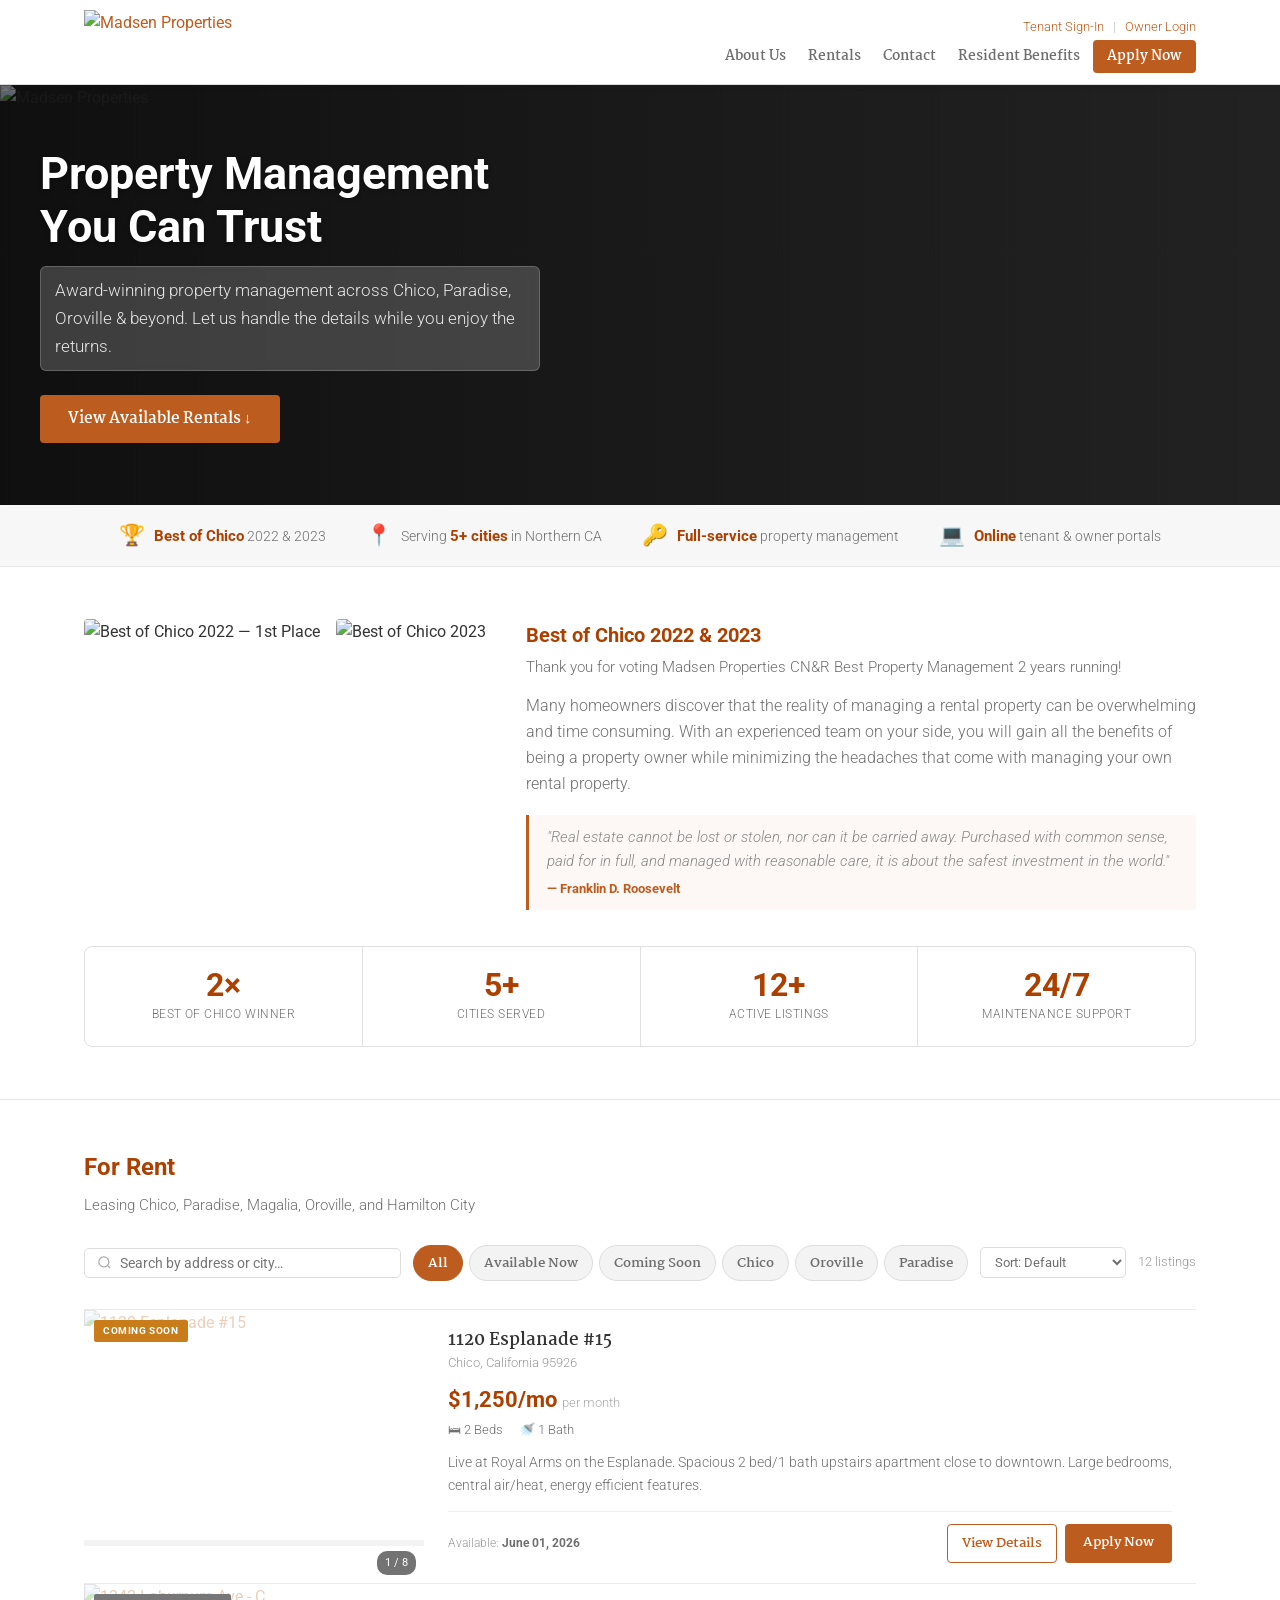
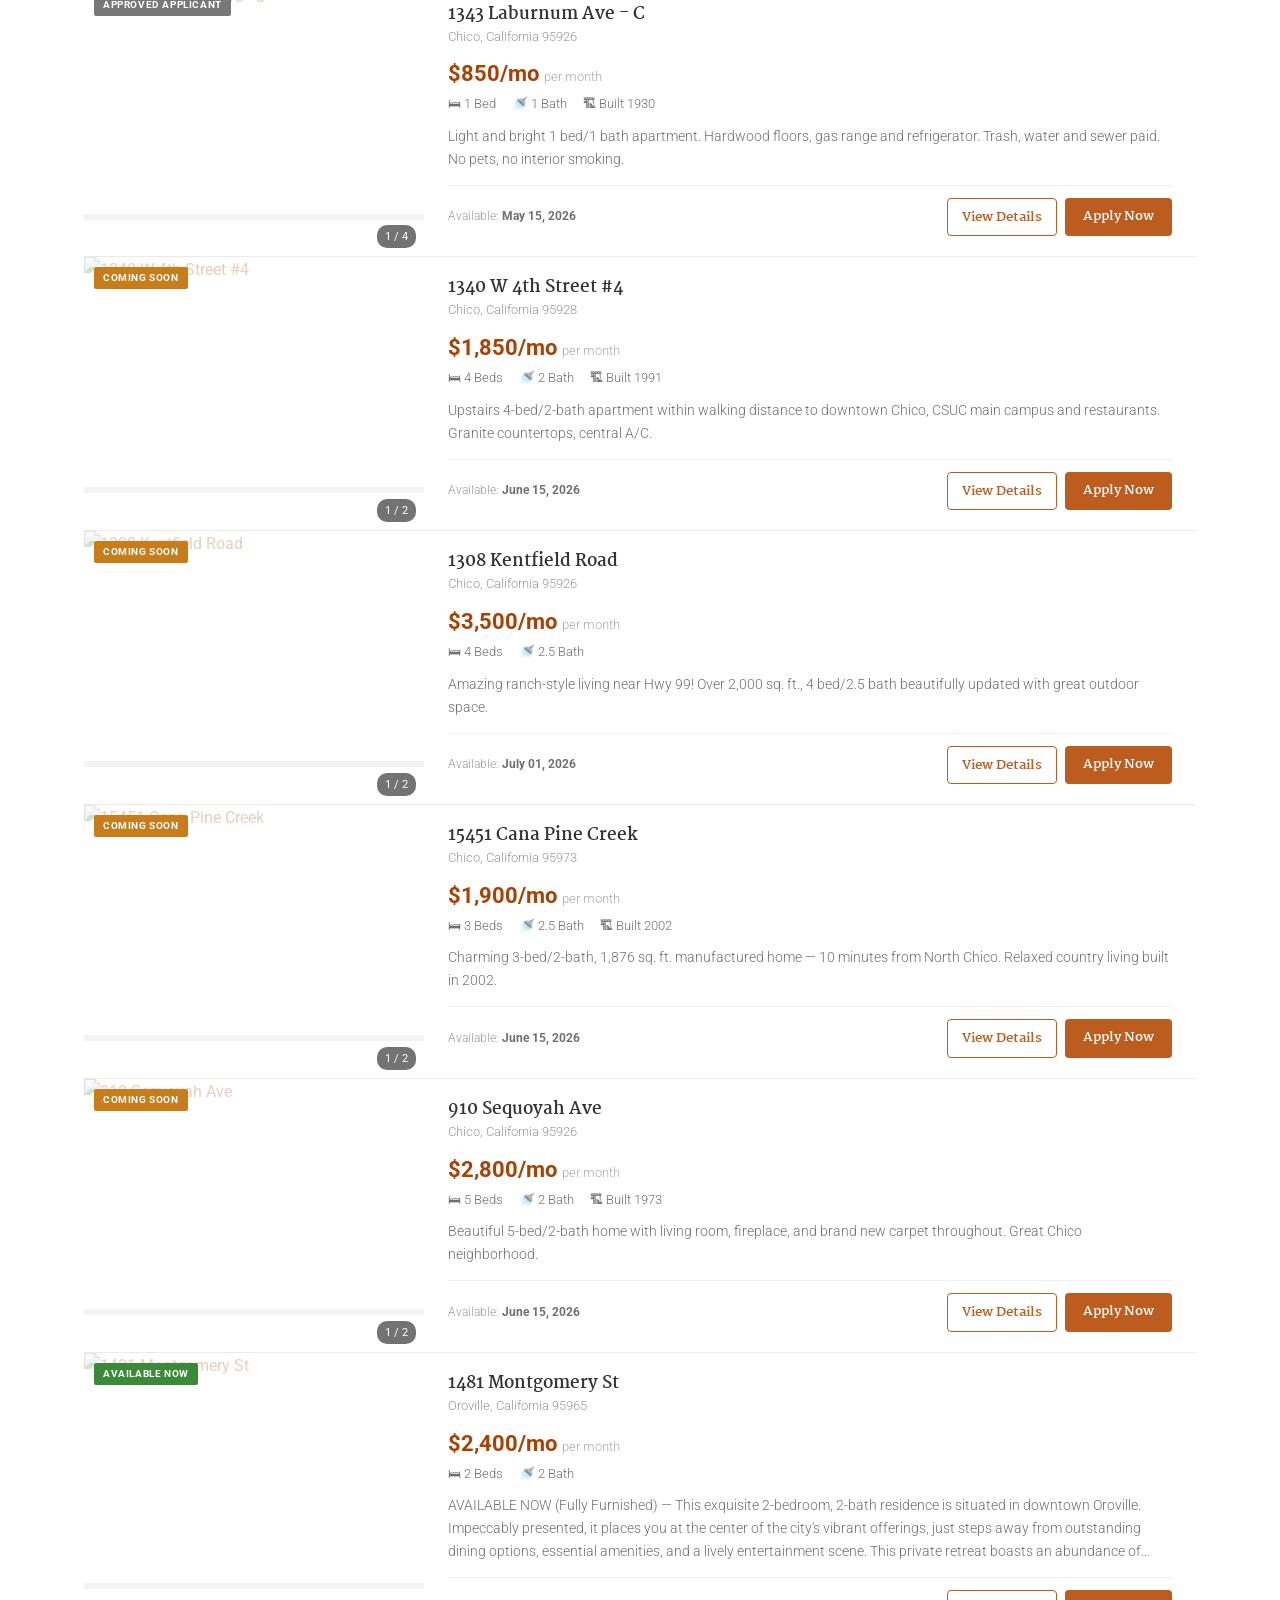
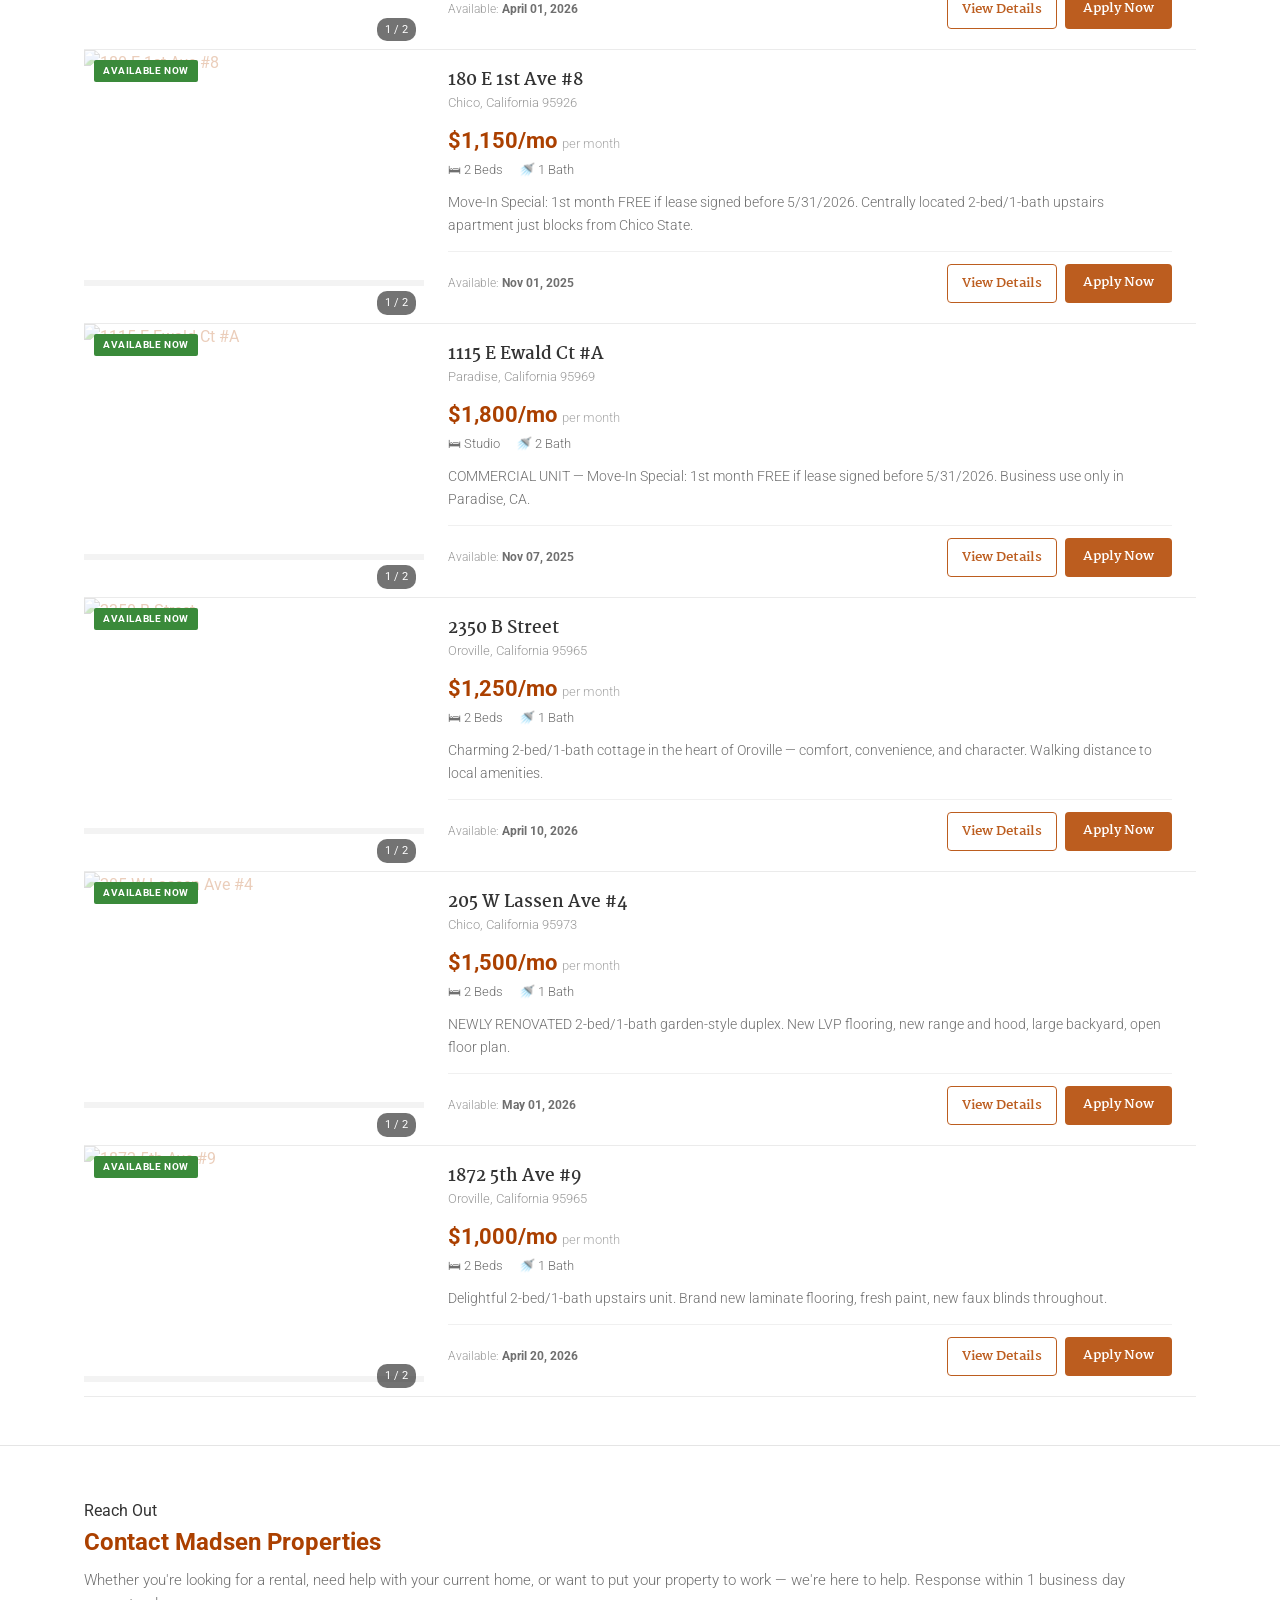
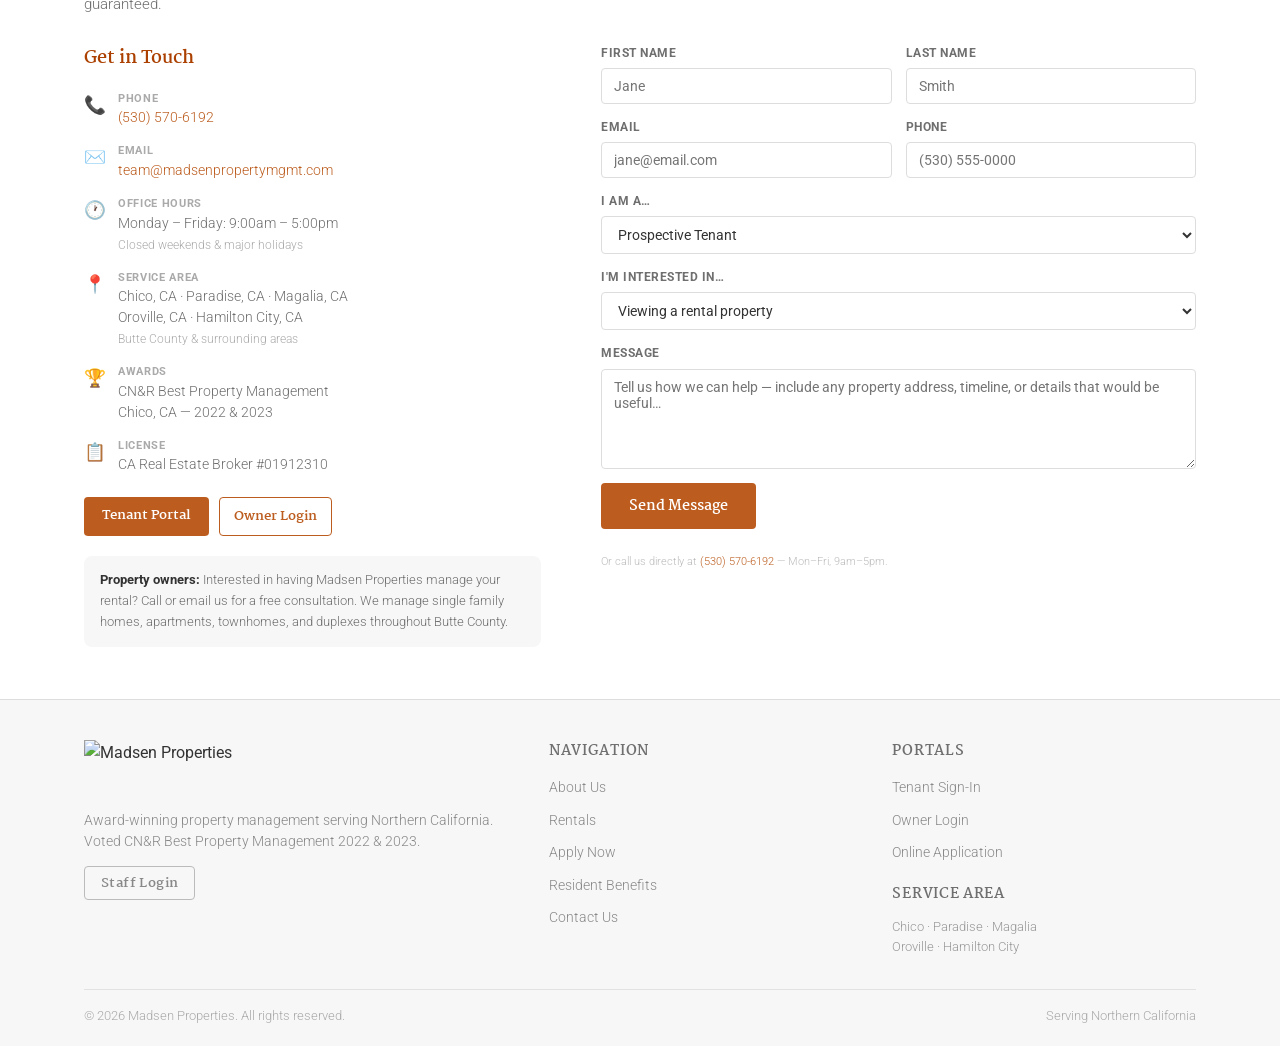
==== index.html @ 4231d974 "SEO: keywords + schema" ====
<!DOCTYPE html>
<html lang="en">
<head>
  <meta charset="UTF-8" />
  <meta name="viewport" content="width=device-width, initial-scale=1.0" />
  <title>Chico Property Management | Madsen Properties — Best of Chico 2022 & 2023</title>
  <meta name="description" content="Award-winning property management in Chico, Paradise, Oroville, Magalia & Hamilton City, CA. Rentals, tenant services & owner management. Voted Best of Chico 2022 & 2023. Call (530) 570-6192." />
  <meta name="keywords" content="property management Chico CA, property manager Chico, Butte County property management, rental property management Chico, landlord services Chico CA, property management company near me, apartments for rent Chico CA, houses for rent Chico, rentals Chico CA, Oroville rentals, Paradise CA apartments, Magalia rentals, Hamilton City rentals, cheap apartments Chico, 2 bedroom apartments Chico, pet friendly rentals Chico, furnished rentals Oroville, Madsen Properties" />
  <link rel="canonical" href="https://madsenpropertymgmt.com/" />
  <!-- Open Graph -->
  <meta property="og:type" content="website" />
  <meta property="og:title" content="Chico Property Management | Madsen Properties" />
  <meta property="og:description" content="Award-winning property management in Chico, Paradise, Oroville & beyond. Voted Best of Chico 2022 & 2023." />
  <meta property="og:url" content="https://madsenpropertymgmt.com/" />
  <meta property="og:image" content="https://madsenpropertymgmt.com/public/uploads/Madsen-properties-chico-slider-2.png" />
  <meta property="og:site_name" content="Madsen Properties" />
  <!-- Twitter Card -->
  <meta name="twitter:card" content="summary_large_image" />
  <meta name="twitter:title" content="Chico Property Management | Madsen Properties" />
  <meta name="twitter:description" content="Award-winning property management in Chico, Paradise, Oroville & beyond. Voted Best of Chico 2022 & 2023." />
  <meta name="twitter:image" content="https://madsenpropertymgmt.com/public/uploads/Madsen-properties-chico-slider-2.png" />
  <!-- Local Business Schema -->
  <script type="application/ld+json">
  {
    "@context": "https://schema.org",
    "@type": "RealEstateAgent",
    "name": "Madsen Properties",
    "description": "Award-winning property management company serving Chico, Paradise, Oroville, Magalia, and Hamilton City, CA. Full-service rental management including tenant screening, maintenance, rent collection, and lease management. Voted CN&R Best Property Management 2022 & 2023.",
    "url": "https://madsenpropertymgmt.com",
    "telephone": "+15305706192",
    "email": "team@madsenpropertymgmt.com",
    "openingHours": "Mo-Fr 09:00-17:00",
    "address": {
      "@type": "PostalAddress",
      "addressLocality": "Chico",
      "addressRegion": "CA",
      "addressCountry": "US"
    },
    "geo": {
      "@type": "GeoCoordinates",
      "latitude": 39.7285,
      "longitude": -121.8375
    },
    "areaServed": [
      { "@type": "City", "name": "Chico", "sameAs": "https://en.wikipedia.org/wiki/Chico,_California" },
      { "@type": "City", "name": "Paradise", "sameAs": "https://en.wikipedia.org/wiki/Paradise,_California" },
      { "@type": "City", "name": "Oroville", "sameAs": "https://en.wikipedia.org/wiki/Oroville,_California" },
      { "@type": "City", "name": "Magalia" },
      { "@type": "City", "name": "Hamilton City" }
    ],
    "award": ["CN&R Best Property Management Chico 2022", "CN&R Best Property Management Chico 2023"],
    "hasCredential": "California Real Estate Broker License #01912310",
    "priceRange": "$$",
    "sameAs": [
      "https://www.facebook.com/MadsenProperties",
      "https://www.instagram.com/madsenproperties"
    ],
    "hasOfferCatalog": {
      "@type": "OfferCatalog",
      "name": "Property Management Services",
      "itemListElement": [
        { "@type": "Offer", "itemOffered": { "@type": "Service", "name": "Tenant Screening" } },
        { "@type": "Offer", "itemOffered": { "@type": "Service", "name": "Rent Collection" } },
        { "@type": "Offer", "itemOffered": { "@type": "Service", "name": "Property Maintenance" } },
        { "@type": "Offer", "itemOffered": { "@type": "Service", "name": "Lease Management" } },
        { "@type": "Offer", "itemOffered": { "@type": "Service", "name": "Property Marketing" } }
      ]
    }
  }
  </script>
  <script type="application/ld+json">
  {
    "@context": "https://schema.org",
    "@type": "FAQPage",
    "mainEntity": [
      {
        "@type": "Question",
        "name": "How do I apply for a rental property in Chico CA?",
        "acceptedAnswer": {
          "@type": "Answer",
          "text": "You can apply online through Madsen Properties at madsenpropertymgmt.com/apply. Applications are reviewed promptly and you'll hear back within 1 business day."
        }
      },
      {
        "@type": "Question",
        "name": "How much does property management cost in Chico CA?",
        "acceptedAnswer": {
          "@type": "Answer",
          "text": "Madsen Properties offers competitive property management rates in Chico, CA. Contact us at (530) 570-6192 for a free consultation and custom quote for your property."
        }
      },
      {
        "@type": "Question",
        "name": "What areas does Madsen Properties manage?",
        "acceptedAnswer": {
          "@type": "Answer",
          "text": "Madsen Properties manages rental properties in Chico, Paradise, Oroville, Magalia, and Hamilton City in Butte County, California."
        }
      },
      {
        "@type": "Question",
        "name": "Are there pet-friendly rentals available in Chico?",
        "acceptedAnswer": {
          "@type": "Answer",
          "text": "Some Madsen Properties listings are pet-friendly. Browse our current rentals at madsenpropertymgmt.com or call (530) 570-6192 to ask about pet-friendly availability."
        }
      }
    ]
  }
  </script>
  <link rel="preconnect" href="https://fonts.googleapis.com" />
  <link rel="preconnect" href="https://fonts.gstatic.com" crossorigin />
  <link href="https://fonts.googleapis.com/css2?family=Roboto:wght@100;300;400;700&family=Martel:wght@400;700&display=swap" rel="stylesheet" />
  <link rel="stylesheet" href="style.css" />
</head>
<body>

<!-- Skip link -->
<a href="#main" class="skip-link">Skip to main content</a>

<!-- Back to top -->
<button class="back-to-top" id="backToTop" onclick="window.scrollTo({top:0,behavior:'smooth'})" aria-label="Back to top">&#8679;</button>

<!-- Lightbox -->
<div class="lightbox" id="lightbox" role="dialog" aria-modal="true" aria-label="Image viewer">
  <button class="lb-close" onclick="closeLb()" aria-label="Close">&#10005;</button>
  <button class="lb-prev"  onclick="lbNav(-1)" aria-label="Previous image">&#8249;</button>
  <div class="lb-img-wrap">
    <img id="lbImg" src="" alt="Property photo" />
  </div>
  <button class="lb-next" onclick="lbNav(1)" aria-label="Next image">&#8250;</button>
  <div class="lb-address" id="lbAddress"></div>
  <div class="lb-counter" id="lbCounter"></div>
</div>

<!-- ═══ HEADER ═══ -->
<header role="banner">
  <div class="header-inner">
    <div class="logo">
      <a href="#" aria-label="Madsen Properties — home">
        <img src="https://madsenpropertymgmt.com/public/uploads/logo.png" alt="Madsen Properties" />
      </a>
    </div>
    <div class="header-right">
      <div class="portal-links">
        <a href="https://madsenpropertieschico.managebuilding.com/Resident/PublicPages/Home.aspx" target="_blank" rel="noopener">Tenant Sign-In</a>
        <span>|</span>
        <a href="https://madsenpropertieschico.managebuilding.com/Manager/PublicPages/Login.aspx" target="_blank" rel="noopener">Owner Login</a>
      </div>
      <nav aria-label="Main navigation">
        <button class="hamburger" id="hamburger" aria-expanded="false" aria-controls="navList" aria-label="Toggle menu">
          <span></span><span></span><span></span>
        </button>
        <ul class="nav-list" id="navList" role="list">
          <li><a href="about.html">About Us</a></li>
          <li><a href="#rentals">Rentals</a></li>
          <li><a href="#contact">Contact</a></li>
          <li><a href="resident-benefits.html">Resident Benefits</a></li>
          <li><a href="https://madsenpropertymgmt.com/apply/" target="_blank" rel="noopener" class="btn-apply-nav">Apply Now</a></li>
        </ul>
      </nav>
    </div>
  </div>
</header>

<!-- ═══ HERO ═══ -->
<section class="hero" aria-label="Hero banner">
  <div class="hero-slides" id="heroSlides">
    <div class="hero-slide active">
      <img src="https://madsenpropertymgmt.com/public/uploads/Madsen-properties-chico-slider-2.png" alt="Madsen Properties" />
    </div>
  </div>
  <div class="hero-overlay"></div>
  <div class="hero-content">
    <h1>Property Management<br>You Can Trust</h1>
    <p style="display:inline-block; background:rgba(200,200,200,0.25); backdrop-filter:blur(4px); -webkit-backdrop-filter:blur(4px); border:1px solid rgba(255,255,255,0.2); border-radius:6px; padding:10px 14px;">Award-winning property management across Chico, Paradise, Oroville &amp; beyond. Let us handle the details while you enjoy the returns.</p>
    <a href="#rentals" class="hero-cta">View Available Rentals &darr;</a>
  </div>
</section>

<!-- ═══ TRUST BAR ═══ -->
<div class="trust-bar">
  <div class="trust-bar-inner">
    <div class="trust-item"><span class="trust-icon">🏆</span><div><strong>Best of Chico</strong> 2022 &amp; 2023</div></div>
    <div class="trust-item"><span class="trust-icon">📍</span><div>Serving <strong>5+ cities</strong> in Northern CA</div></div>
    <div class="trust-item"><span class="trust-icon">🔑</span><div><strong>Full-service</strong> property management</div></div>
    <div class="trust-item"><span class="trust-icon">💻</span><div><strong>Online</strong> tenant &amp; owner portals</div></div>
  </div>
</div>

<!-- ═══ MAIN ═══ -->
<main id="main">

  <!-- ABOUT -->
  <section class="section" id="about" aria-labelledby="about-heading">
    <div class="container">
      <div class="about-grid">
        <div class="award-badges">
          <img src="https://madsenpropertymgmt.com/public/uploads/BOC_22_first_place.RGB_.jpg" alt="Best of Chico 2022 — 1st Place" />
          <img src="https://madsenpropertymgmt.com/public/uploads/BOC-2023-theme-logo.png" alt="Best of Chico 2023" />
        </div>
        <div class="about-text">
          <div class="headline" id="about-heading">Best of Chico 2022 &amp; 2023</div>
          <div class="subline">Thank you for voting Madsen Properties CN&amp;R Best Property Management 2 years running!</div>
          <p>Many homeowners discover that the reality of managing a rental property can be overwhelming and time consuming. With an experienced team on your side, you will gain all the benefits of being a property owner while minimizing the headaches that come with managing your own rental property.</p>
          <blockquote>
            "Real estate cannot be lost or stolen, nor can it be carried away. Purchased with common sense, paid for in full, and managed with reasonable care, it is about the safest investment in the world."
            <cite>— Franklin D. Roosevelt</cite>
          </blockquote>
        </div>
      </div>
      <div class="stats-row">
        <div class="stat"><div class="stat-num">2×</div><div class="stat-label">Best of Chico Winner</div></div>
        <div class="stat"><div class="stat-num">5+</div><div class="stat-label">Cities Served</div></div>
        <div class="stat"><div class="stat-num">12+</div><div class="stat-label">Active Listings</div></div>
        <div class="stat"><div class="stat-num">24/7</div><div class="stat-label">Maintenance Support</div></div>
      </div>
    </div>
  </section>

  <div class="divider"></div>

  <!-- RENTALS -->
  <section class="rentals-section" id="rentals" aria-labelledby="rentals-heading">
    <div class="container">
      <h2 class="section-title" id="rentals-heading">For Rent</h2>
      <p class="section-sub">Leasing Chico, Paradise, Magalia, Oroville, and Hamilton City</p>
      <div class="rentals-controls">
        <div class="search-box">
          <svg width="15" height="15" viewBox="0 0 24 24" fill="none" stroke="currentColor" stroke-width="2"><circle cx="11" cy="11" r="8"/><line x1="21" y1="21" x2="16.65" y2="16.65"/></svg>
          <input type="text" id="searchInput" placeholder="Search by address or city…" oninput="applyFilters()" aria-label="Search listings" />
        </div>
        <div class="filter-group" role="group" aria-label="Filter by">
          <button class="filter-btn active" onclick="setFilter('all',this)">All</button>
          <button class="filter-btn" onclick="setFilter('available',this)">Available Now</button>
          <button class="filter-btn" onclick="setFilter('soon',this)">Coming Soon</button>
          <button class="filter-btn" onclick="setFilter('chico',this)">Chico</button>
          <button class="filter-btn" onclick="setFilter('oroville',this)">Oroville</button>
          <button class="filter-btn" onclick="setFilter('paradise',this)">Paradise</button>
        </div>
        <select class="sort-select" id="sortSelect" onchange="applyFilters()" aria-label="Sort listings">
          <option value="default">Sort: Default</option>
          <option value="price-asc">Price: Low → High</option>
          <option value="price-desc">Price: High → Low</option>
          <option value="avail">Soonest Available</option>
        </select>
        <span class="results-count" id="resultsCount"></span>
      </div>
      <div id="listingsContainer" aria-live="polite" aria-label="Rental listings"></div>
    </div>
  </section>

  <div class="divider"></div>

  <!-- CONTACT -->
  <section class="section" id="contact" aria-labelledby="contact-heading">
    <div class="container">
      <div class="section-label">Reach Out</div>
      <h2 class="section-title" id="contact-heading">Contact Madsen Properties</h2>
      <p class="section-sub">Whether you're looking for a rental, need help with your current home, or want to put your property to work — we're here to help. Response within 1 business day guaranteed.</p>
      <div class="contact-grid">
        <div class="contact-info">
          <h3 style="font-family:'Martel',serif;font-size:1.1rem;color:#ab4000;margin-bottom:18px;">Get in Touch</h3>

          <div class="contact-item">
            <span class="contact-icon">📞</span>
            <div>
              <div class="contact-label">Phone</div>
              <div class="contact-val"><a href="tel:+15305706192">(530) 570-6192</a></div>
            </div>
          </div>

          <div class="contact-item">
            <span class="contact-icon">✉️</span>
            <div>
              <div class="contact-label">Email</div>
              <div class="contact-val"><a href="mailto:team@madsenpropertymgmt.com">team@madsenpropertymgmt.com</a></div>
            </div>
          </div>

          <div class="contact-item">
            <span class="contact-icon">🕐</span>
            <div>
              <div class="contact-label">Office Hours</div>
              <div class="contact-val">Monday – Friday: 9:00am – 5:00pm<br><span style="font-size:12px;color:#aaa;">Closed weekends &amp; major holidays</span></div>
            </div>
          </div>

          <div class="contact-item">
            <span class="contact-icon">📍</span>
            <div>
              <div class="contact-label">Service Area</div>
              <div class="contact-val">
                Chico, CA · Paradise, CA · Magalia, CA<br>
                Oroville, CA · Hamilton City, CA<br>
                <span style="font-size:12px;color:#aaa;">Butte County &amp; surrounding areas</span>
              </div>
            </div>
          </div>

          <div class="contact-item">
            <span class="contact-icon">🏆</span>
            <div>
              <div class="contact-label">Awards</div>
              <div class="contact-val">CN&amp;R Best Property Management<br>Chico, CA — 2022 &amp; 2023</div>
            </div>
          </div>

          <div class="contact-item">
            <span class="contact-icon">📋</span>
            <div>
              <div class="contact-label">License</div>
              <div class="contact-val">CA Real Estate Broker #01912310</div>
            </div>
          </div>

          <div style="margin-top:22px;display:flex;gap:10px;flex-wrap:wrap;">
            <a href="https://madsenpropertieschico.managebuilding.com/Resident/PublicPages/Home.aspx" target="_blank" rel="noopener" class="btn-apply">Tenant Portal</a>
            <a href="https://madsenpropertieschico.managebuilding.com/Manager/PublicPages/Login.aspx" target="_blank" rel="noopener" class="btn-outline">Owner Login</a>
          </div>

          <div style="margin-top:20px;padding:14px 16px;background:#f7f7f7;border-radius:8px;font-size:13px;color:#6f6f6f;font-weight:300;line-height:1.6;">
            <strong style="color:#333;">Property owners:</strong> Interested in having Madsen Properties manage your rental? Call or email us for a free consultation. We manage single family homes, apartments, townhomes, and duplexes throughout Butte County.
          </div>
        </div>

        <div>
          <form class="contact-form" id="contactForm" novalidate>
            <div class="form-row">
              <div class="form-group">
                <label for="fname">First Name</label>
                <input id="fname" type="text" placeholder="Jane" required autocomplete="given-name" />
              </div>
              <div class="form-group">
                <label for="lname">Last Name</label>
                <input id="lname" type="text" placeholder="Smith" required autocomplete="family-name" />
              </div>
            </div>
            <div class="form-row">
              <div class="form-group">
                <label for="email">Email</label>
                <input id="email" type="email" placeholder="jane@email.com" required autocomplete="email" />
              </div>
              <div class="form-group">
                <label for="phone">Phone</label>
                <input id="phone" type="tel" placeholder="(530) 555-0000" autocomplete="tel" />
              </div>
            </div>
            <div class="form-group">
              <label for="role">I am a…</label>
              <select id="role">
                <option>Prospective Tenant</option>
                <option>Current Tenant</option>
                <option>Property Owner — Interested in Management</option>
                <option>Current Property Owner</option>
                <option>Other</option>
              </select>
            </div>
            <div class="form-group">
              <label for="interest">I'm interested in…</label>
              <select id="interest">
                <option>Viewing a rental property</option>
                <option>Applying for a rental</option>
                <option>Property management services</option>
                <option>Current tenant question</option>
                <option>General inquiry</option>
              </select>
            </div>
            <div class="form-group">
              <label for="message">Message</label>
              <textarea id="message" placeholder="Tell us how we can help — include any property address, timeline, or details that would be useful…"></textarea>
            </div>
            <button type="submit" class="btn-submit">Send Message</button>
            <div class="form-success" id="formSuccess">✓ Thanks! We'll be in touch within 1 business day.</div>
            <p style="font-size:11px;color:#bbb;margin-top:10px;font-weight:300;">Or call us directly at <a href="tel:+15305706192" style="color:#bc5d1f;">(530) 570-6192</a> — Mon–Fri, 9am–5pm.</p>
          </form>
        </div>
      </div>
    </div>
  </section>

</main>

<!-- ═══ FOOTER ═══ -->
<footer role="contentinfo">
  <div class="container">
    <div class="footer-grid">
      <div class="footer-brand">
        <img src="https://madsenpropertymgmt.com/public/uploads/logo.png" alt="Madsen Properties" />
        <p>Award-winning property management serving Northern California. Voted CN&amp;R Best Property Management 2022 &amp; 2023.</p>
        <a href="admin-dashboard.html" style="display:inline-block;margin-top:14px;font-size:13px;color:#888;font-weight:700;border:1px solid #bbb;padding:6px 16px;border-radius:4px;text-decoration:none;transition:all .18s;font-family:'Martel',serif;letter-spacing:.03em;"
          onmouseover="this.style.color='#bc5d1f';this.style.borderColor='#bc5d1f';this.style.background='#fdf3ec'"
          onmouseout="this.style.color='#888';this.style.borderColor='#bbb';this.style.background='transparent'">
          Staff Login
        </a>
      </div>
      <div>
        <h4>Navigation</h4>
        <ul>
          <li><a href="#about">About Us</a></li>
          <li><a href="#rentals">Rentals</a></li>
          <li><a href="https://madsenpropertymgmt.com/apply/" target="_blank" rel="noopener">Apply Now</a></li>
          <li><a href="https://madsenpropertymgmt.com/resident-benefit-package/" target="_blank" rel="noopener">Resident Benefits</a></li>
          <li><a href="#contact">Contact Us</a></li>
        </ul>
      </div>
      <div>
        <h4>Portals</h4>
        <ul>
          <li><a href="https://madsenpropertieschico.managebuilding.com/Resident/PublicPages/Home.aspx" target="_blank" rel="noopener">Tenant Sign-In</a></li>
          <li><a href="https://madsenpropertieschico.managebuilding.com/Manager/PublicPages/Login.aspx" target="_blank" rel="noopener">Owner Login</a></li>
          <li><a href="https://madsenpropertymgmt.com/apply/" target="_blank" rel="noopener">Online Application</a></li>
        </ul>
        <h4 style="margin-top:18px;">Service Area</h4>
        <p style="font-size:13px;color:#999;font-weight:300;line-height:20px;">Chico · Paradise · Magalia<br>Oroville · Hamilton City</p>
      </div>
    </div>
    <div class="footer-bottom">
      <p>&copy; 2026 Madsen Properties. All rights reserved.</p>
      <p>Serving Northern California</p>
    </div>
  </div>
</footer>

<!-- Scripts: listings data first, then app logic -->
<script src="listings.js"></script>
<script src="app.js"></script>

</body>
</html>
---- style.css ----
/* =============================================================
   Madsen Properties — Main Stylesheet
   Colors:
     #bc5d1f  rust accent  (links, buttons, hover)
     #ab4000  dark rust    (headings, prices)
     #6f6f6f  gray         (nav, body text)
     #ccc     dividers
     #f7f7f7  light panels
   Fonts: Roboto (body) + Martel (nav, buttons)
   ============================================================= */

/* ── Reset ── */
*, *::before, *::after { box-sizing: border-box; margin: 0; padding: 0; }
html { scroll-behavior: smooth; font-size: 16px; }
body { font-family: 'Roboto', sans-serif; color: #333; background: #fff; line-height: 1.6; }
a { color: #bc5d1f; text-decoration: none; transition: color .18s; }
a:hover { color: #ab4000; }
img { display: block; max-width: 100%; }

/* ── Layout ── */
.container { max-width: 1160px; margin: 0 auto; padding: 0 24px; }
.section { padding: 52px 0; }
.section-title { font-family: 'Roboto', sans-serif; font-weight: 700; font-size: 1.5rem; color: #ab4000; margin-bottom: 6px; }
.section-sub { color: #6f6f6f; font-size: 15px; font-weight: 300; margin-bottom: 28px; }
.divider { height: 1px; background: #e5e5e5; }

/* ── Skip link (accessibility) ── */
.skip-link {
  position: absolute; top: -40px; left: 0; background: #ab4000; color: #fff;
  padding: 8px 16px; z-index: 9999; font-size: 14px; border-radius: 0 0 4px 0;
  transition: top .2s;
}
.skip-link:focus { top: 0; }

/* ── Header ── */
header {
  background: #fff;
  border-bottom: 1px solid #ddd;
  position: sticky; top: 0; z-index: 300;
  box-shadow: 0 1px 6px rgba(0,0,0,.06);
}
.header-inner {
  display: flex; align-items: center; justify-content: space-between;
  padding: 10px 24px; max-width: 1160px; margin: 0 auto; gap: 16px;
}
.logo img { height: 64px; width: auto; }
.header-right { display: flex; flex-direction: column; align-items: flex-end; gap: 4px; }
.portal-links { font-size: 13px; }
.portal-links a { color: #bc5d1f; font-weight: 300; }
.portal-links a:hover { color: #ab4000; text-decoration: underline; }
.portal-links span { color: #ccc; margin: 0 6px; }

/* Nav */
nav { position: relative; }
.nav-list { list-style: none; display: flex; gap: 4px; flex-wrap: wrap; justify-content: flex-end; }
.nav-list li a {
  color: #6f6f6f; font-family: 'Martel', serif; font-size: 13.5px; font-weight: 700;
  padding: 5px 9px; border-radius: 4px; transition: color .18s, background .18s; white-space: nowrap;
}
.nav-list li a:hover { color: #bc5d1f; background: #fdf3ec; }
.nav-list li a.btn-apply-nav { background: #bc5d1f; color: #fff !important; padding: 5px 14px; }
.nav-list li a.btn-apply-nav:hover { background: #ab4000; }

/* Hamburger */
.hamburger {
  display: none; flex-direction: column; gap: 5px;
  background: none; border: none; cursor: pointer; padding: 6px; border-radius: 4px;
}
.hamburger span { display: block; width: 22px; height: 2px; background: #6f6f6f; border-radius: 2px; transition: all .25s; }
.hamburger.open span:nth-child(1) { transform: rotate(45deg) translate(5px,5px); }
.hamburger.open span:nth-child(2) { opacity: 0; }
.hamburger.open span:nth-child(3) { transform: rotate(-45deg) translate(5px,-5px); }

/* ── Hero ── */
.hero { position: relative; overflow: hidden; background: #222; min-height: 420px; display: flex; align-items: center; }
.hero-slides { position: absolute; inset: 0; }
.hero-slide { position: absolute; inset: 0; }
.hero-slide img { width: 100%; height: 100%; object-fit: cover; }
.hero-overlay {
  position: absolute; inset: 0;
  background: linear-gradient(to right, rgba(0,0,0,.55) 0%, rgba(0,0,0,.2) 60%, transparent 100%);
}
.hero-content { position: relative; z-index: 2; padding: 60px 40px; max-width: 580px; }
.hero-content h1 {
  font-family: 'Roboto', sans-serif; font-size: clamp(1.8rem, 4vw, 2.8rem);
  font-weight: 700; color: #fff; line-height: 1.2; margin-bottom: 12px;
  text-shadow: 0 1px 4px rgba(0,0,0,.4);
}
.hero-content p { color: rgba(255,255,255,.88); font-size: 1.05rem; font-weight: 300; margin-bottom: 24px; line-height: 1.65; }
.hero-cta {
  display: inline-block; background: #bc5d1f; color: #fff !important;
  font-family: 'Martel', serif; font-weight: 700; font-size: 15px;
  padding: 12px 28px; border-radius: 4px; transition: background .2s, transform .15s;
}
.hero-cta:hover { background: #ab4000; transform: translateY(-1px); }

/* ── Trust bar ── */
.trust-bar { background: #f7f7f7; border-bottom: 1px solid #e8e8e8; padding: 14px 0; }
.trust-bar-inner { display: flex; align-items: center; justify-content: center; gap: 40px; flex-wrap: wrap; max-width: 1160px; margin: 0 auto; padding: 0 24px; }
.trust-item { display: flex; align-items: center; gap: 9px; font-size: 14px; color: #6f6f6f; font-weight: 300; }
.trust-item strong { color: #ab4000; font-weight: 700; font-size: 15px; }
.trust-icon { font-size: 1.3rem; }

/* ── About ── */
.about-grid { display: grid; grid-template-columns: auto 1fr; gap: 40px; align-items: start; }
.award-badges { display: flex; gap: 16px; flex-shrink: 0; }
.award-badges img { height: 88px; width: auto; border-radius: 4px; }
.about-text .headline { color: #ab4000; font-size: 1.25rem; font-weight: 700; margin-bottom: 4px; }
.about-text .subline { color: #6f6f6f; font-size: 15px; font-weight: 300; margin-bottom: 14px; }
.about-text p { color: #6f6f6f; font-size: 16px; font-weight: 300; line-height: 26px; margin-bottom: 14px; }
.about-text blockquote {
  border-left: 3px solid #bc5d1f; padding: 10px 18px;
  font-size: 15px; font-style: italic; color: #888; font-weight: 300; margin: 18px 0 0;
  background: #fdf8f5; border-radius: 0 4px 4px 0;
}
.about-text blockquote cite { display: block; margin-top: 6px; font-style: normal; font-weight: 700; color: #bc5d1f; font-size: 13px; }

/* Stats */
.stats-row { display: grid; grid-template-columns: repeat(4, 1fr); gap: 1px; background: #e0e0e0; border: 1px solid #e0e0e0; border-radius: 8px; overflow: hidden; margin-top: 36px; }
.stat { background: #fff; padding: 22px 16px; text-align: center; }
.stat-num { font-size: 2rem; font-weight: 700; color: #ab4000; line-height: 1; }
.stat-label { font-size: 12px; color: #6f6f6f; font-weight: 300; margin-top: 4px; text-transform: uppercase; letter-spacing: .04em; }

/* ── Rentals ── */
.rentals-section { padding: 48px 0; }
.rentals-controls { display: flex; align-items: center; gap: 12px; flex-wrap: wrap; margin-bottom: 28px; }
.search-box { display: flex; align-items: center; gap: 8px; background: #fff; border: 1px solid #ddd; border-radius: 5px; padding: 6px 12px; flex: 1; min-width: 180px; }
.search-box input { border: none; outline: none; font-family: 'Roboto', sans-serif; font-size: 14px; color: #333; background: transparent; width: 100%; }
.search-box svg { color: #aaa; flex-shrink: 0; }
.filter-group { display: flex; gap: 6px; flex-wrap: wrap; }
.filter-btn { background: #f3f3f3; border: 1px solid #ddd; color: #6f6f6f; padding: 6px 14px; border-radius: 20px; font-size: 13px; font-family: 'Martel', serif; font-weight: 700; cursor: pointer; transition: all .18s; white-space: nowrap; }
.filter-btn:hover { border-color: #bc5d1f; color: #bc5d1f; background: #fdf3ec; }
.filter-btn.active { background: #bc5d1f; border-color: #bc5d1f; color: #fff; }
.sort-select { border: 1px solid #ddd; border-radius: 5px; padding: 6px 10px; font-size: 13px; color: #6f6f6f; font-family: 'Roboto', sans-serif; background: #fff; cursor: pointer; }
.results-count { font-size: 13px; color: #999; font-weight: 300; margin-left: auto; white-space: nowrap; }

/* Listing cards */
#listingsContainer { display: flex; flex-direction: column; }
.rental-card { display: grid; grid-template-columns: 340px 1fr; border-bottom: 1px solid #ebebeb; transition: background .18s; }
.rental-card:first-child { border-top: 1px solid #ebebeb; }
.rental-card:hover { background: #fefcfa; }

/* Image side */
.card-imgs { position: relative; overflow: hidden; }
.card-img-main { width: 100%; height: 230px; object-fit: cover; cursor: zoom-in; transition: transform .35s ease; }
.rental-card:hover .card-img-main { transform: scale(1.03); }
.card-img-count { position: absolute; bottom: 8px; right: 8px; background: rgba(0,0,0,.55); color: #fff; font-size: 11px; padding: 3px 8px; border-radius: 10px; pointer-events: none; }
.card-img-arrows { position: absolute; inset: 0; display: flex; align-items: center; justify-content: space-between; padding: 0 6px; opacity: 0; transition: opacity .2s; }
.rental-card:hover .card-img-arrows { opacity: 1; }
.card-img-arrow { background: rgba(255,255,255,.85); border: none; border-radius: 50%; width: 28px; height: 28px; font-size: .9rem; cursor: pointer; color: #333; display: flex; align-items: center; justify-content: center; box-shadow: 0 1px 4px rgba(0,0,0,.2); transition: background .18s; }
.card-img-arrow:hover { background: #fff; }
.card-status-badge { position: absolute; top: 10px; left: 10px; font-size: 10px; font-weight: 700; text-transform: uppercase; letter-spacing: .06em; padding: 3px 9px; border-radius: 2px; }
.badge-now  { background: #3a8a3a; color: #fff; }
.badge-soon { background: #c97c1a; color: #fff; }
.badge-approved { background: #777; color: #fff; }
.card-thumbs { display: flex; gap: 3px; padding: 3px; background: #f3f3f3; overflow-x: auto; scrollbar-width: none; }
.card-thumbs::-webkit-scrollbar { display: none; }
.card-thumb { width: 52px; height: 38px; object-fit: cover; cursor: pointer; flex-shrink: 0; border: 2px solid transparent; opacity: .7; transition: opacity .18s, border-color .18s; }
.card-thumb.active, .card-thumb:hover { opacity: 1; border-color: #bc5d1f; }

/* Info side */
.card-info { padding: 20px 24px; display: flex; flex-direction: column; }
.card-address { font-family: 'Martel', serif; font-size: 1.05rem; font-weight: 700; color: #444; line-height: 1.25; margin-bottom: 2px; }
.card-city { font-size: 13px; color: #999; font-weight: 300; margin-bottom: 10px; }
.card-price { font-size: 1.35rem; font-weight: 700; color: #ab4000; margin-bottom: 2px; }
.card-price span { font-size: 13px; color: #aaa; font-weight: 300; }
.card-meta { display: flex; gap: 16px; font-size: 13px; color: #6f6f6f; font-weight: 300; margin-bottom: 10px; flex-wrap: wrap; }
.card-meta-item { display: flex; align-items: center; gap: 4px; }
.card-desc { font-size: 14px; color: #6f6f6f; font-weight: 300; line-height: 23px; margin-bottom: 14px; flex: 1; display: -webkit-box; -webkit-line-clamp: 3; -webkit-box-orient: vertical; overflow: hidden; }
.card-footer-row { display: flex; align-items: center; justify-content: space-between; gap: 12px; flex-wrap: wrap; margin-top: auto; padding-top: 12px; border-top: 1px solid #f0f0f0; }
.card-avail { font-size: 12px; color: #999; font-weight: 300; }
.card-avail strong { color: #6f6f6f; font-weight: 700; }
.card-actions { display: flex; gap: 8px; }
.btn-apply { display: inline-block; background: #bc5d1f; color: #fff !important; font-family: 'Martel', serif; font-size: 13px; font-weight: 700; padding: 8px 18px; border-radius: 4px; transition: background .18s; }
.btn-apply:hover { background: #ab4000; }
.btn-outline { display: inline-block; background: transparent; color: #bc5d1f !important; font-family: 'Martel', serif; font-size: 13px; font-weight: 700; padding: 8px 14px; border-radius: 4px; border: 1px solid #bc5d1f; transition: all .18s; }
.btn-outline:hover { background: #fdf3ec; }
.no-results { padding: 40px 0; text-align: center; color: #999; font-size: 15px; font-weight: 300; }
.no-results button { background: none; border: none; color: #bc5d1f; font-weight: 700; cursor: pointer; font-size: 15px; }

/* ── Lightbox ── */
.lightbox { display: none; position: fixed; inset: 0; background: rgba(0,0,0,.92); z-index: 9999; align-items: center; justify-content: center; }
.lightbox.open { display: flex; }
.lb-img-wrap { max-width: 90vw; max-height: 85vh; }
.lb-img-wrap img { max-width: 90vw; max-height: 80vh; object-fit: contain; }
.lb-close { position: fixed; top: 16px; right: 20px; color: #fff; font-size: 2rem; background: none; border: none; cursor: pointer; opacity: .8; transition: opacity .18s; z-index: 10000; }
.lb-close:hover { opacity: 1; }
.lb-prev, .lb-next { position: fixed; top: 50%; transform: translateY(-50%); background: rgba(255,255,255,.15); border: 1px solid rgba(255,255,255,.25); color: #fff; font-size: 1.5rem; width: 44px; height: 44px; border-radius: 50%; cursor: pointer; display: flex; align-items: center; justify-content: center; transition: background .18s; z-index: 10000; }
.lb-prev { left: 16px; }
.lb-next { right: 16px; }
.lb-prev:hover, .lb-next:hover { background: rgba(255,255,255,.3); }
.lb-address { position: fixed; bottom: 42px; left: 50%; transform: translateX(-50%); color: rgba(255,255,255,.8); font-size: 14px; font-weight: 700; white-space: nowrap; }
.lb-counter { position: fixed; bottom: 20px; left: 50%; transform: translateX(-50%); color: rgba(255,255,255,.65); font-size: 13px; }

/* ── Contact ── */
.contact-grid { display: grid; grid-template-columns: 1fr 1.3fr; gap: 60px; align-items: start; }
.contact-info h3 { font-family: 'Martel', serif; font-size: 1.15rem; color: #ab4000; margin-bottom: 18px; }
.contact-item { display: flex; gap: 12px; margin-bottom: 14px; align-items: flex-start; }
.contact-icon { font-size: 1.1rem; margin-top: 1px; flex-shrink: 0; }
.contact-label { font-size: 11px; text-transform: uppercase; letter-spacing: .06em; color: #aaa; font-weight: 700; }
.contact-val { font-size: 14px; color: #6f6f6f; font-weight: 300; line-height: 1.5; }
.contact-val a { color: #bc5d1f; }
.contact-form { display: flex; flex-direction: column; gap: 14px; }
.form-row { display: grid; grid-template-columns: 1fr 1fr; gap: 14px; }
.form-group { display: flex; flex-direction: column; gap: 5px; }
.form-group label { font-size: 12px; font-weight: 700; color: #6f6f6f; text-transform: uppercase; letter-spacing: .04em; }
.form-group input, .form-group select, .form-group textarea { border: 1px solid #ddd; border-radius: 4px; padding: 9px 12px; font-family: 'Roboto', sans-serif; font-size: 14px; color: #333; transition: border-color .18s, box-shadow .18s; background: #fff; }
.form-group input:focus, .form-group select:focus, .form-group textarea:focus { outline: none; border-color: #bc5d1f; box-shadow: 0 0 0 3px rgba(188,93,31,.1); }
.form-group textarea { resize: vertical; min-height: 100px; }
.btn-submit { background: #bc5d1f; color: #fff; border: none; padding: 11px 28px; font-family: 'Martel', serif; font-weight: 700; font-size: 14px; border-radius: 4px; cursor: pointer; transition: background .18s; align-self: flex-start; }
.btn-submit:hover { background: #ab4000; }
.form-success { display: none; color: #3a8a3a; font-size: 14px; font-weight: 700; padding: 12px; background: #edfaed; border-radius: 4px; border: 1px solid #b5e8b5; }

/* ── Footer ── */
footer { background: #f7f7f7; border-top: 1px solid #ddd; padding: 40px 0 20px; }
.footer-grid { display: grid; grid-template-columns: 1.4fr 1fr 1fr; gap: 40px; margin-bottom: 32px; }
.footer-brand img { height: 58px; margin-bottom: 12px; }
.footer-brand p { font-size: 13.5px; color: #888; font-weight: 300; line-height: 21px; }
footer h4 { font-family: 'Martel', serif; font-size: 14px; font-weight: 700; color: #6f6f6f; margin-bottom: 12px; text-transform: uppercase; letter-spacing: .05em; }
footer ul { list-style: none; display: flex; flex-direction: column; gap: 7px; }
footer ul a { color: #888; font-size: 13.5px; font-weight: 300; transition: color .18s; }
footer ul a:hover { color: #bc5d1f; }
.footer-bottom { border-top: 1px solid #e2e2e2; padding-top: 16px; display: flex; justify-content: space-between; align-items: center; flex-wrap: wrap; gap: 8px; }
.footer-bottom p { font-size: 12.5px; color: #aaa; font-weight: 300; }

/* ── Back to top ── */
.back-to-top { position: fixed; bottom: 24px; right: 24px; background: #bc5d1f; color: #fff; border: none; border-radius: 50%; width: 42px; height: 42px; font-size: 1.1rem; cursor: pointer; box-shadow: 0 2px 10px rgba(0,0,0,.2); z-index: 500; display: none; align-items: center; justify-content: center; transition: background .18s; }
.back-to-top:hover { background: #ab4000; }
.back-to-top.visible { display: flex; }

/* ── Animations ── */
@keyframes fadeUp { from { opacity: 0; transform: translateY(16px); } to { opacity: 1; transform: translateY(0); } }
.fade-in { animation: fadeUp .45s ease both; }

/* ── Responsive ── */
@media (max-width: 820px) {
  .hamburger { display: flex; }
  .nav-list { display: none; flex-direction: column; gap: 0; position: absolute; top: calc(100% + 4px); right: 0; background: #fff; border: 1px solid #ddd; border-radius: 8px; box-shadow: 0 8px 24px rgba(0,0,0,.1); min-width: 210px; padding: 8px 0; z-index: 400; }
  .nav-list.open { display: flex; }
  .nav-list li a { padding: 10px 18px; border-radius: 0; border-bottom: 1px solid #f3f3f3; }
  .nav-list li:last-child a { border-bottom: none; }
  .nav-list li a.btn-apply-nav { margin: 8px 12px; border-radius: 4px; text-align: center; }
}
@media (max-width: 900px) {
  .rental-card { grid-template-columns: 1fr; }
  .card-img-main { height: 220px; }
  .card-img-arrows { opacity: 1; }
  .contact-grid { grid-template-columns: 1fr; gap: 32px; }
  .footer-grid { grid-template-columns: 1fr 1fr; }
  .about-grid { grid-template-columns: 1fr; }
  .award-badges { justify-content: flex-start; }
  .stats-row { grid-template-columns: repeat(2, 1fr); }
}
@media (max-width: 600px) {
  .hero-content { padding: 40px 20px; }
  .trust-bar-inner { gap: 20px; }
  .footer-grid { grid-template-columns: 1fr; gap: 24px; }
  .form-row { grid-template-columns: 1fr; }
  .rentals-controls { flex-direction: column; align-items: stretch; }
  .results-count { margin-left: 0; }
}
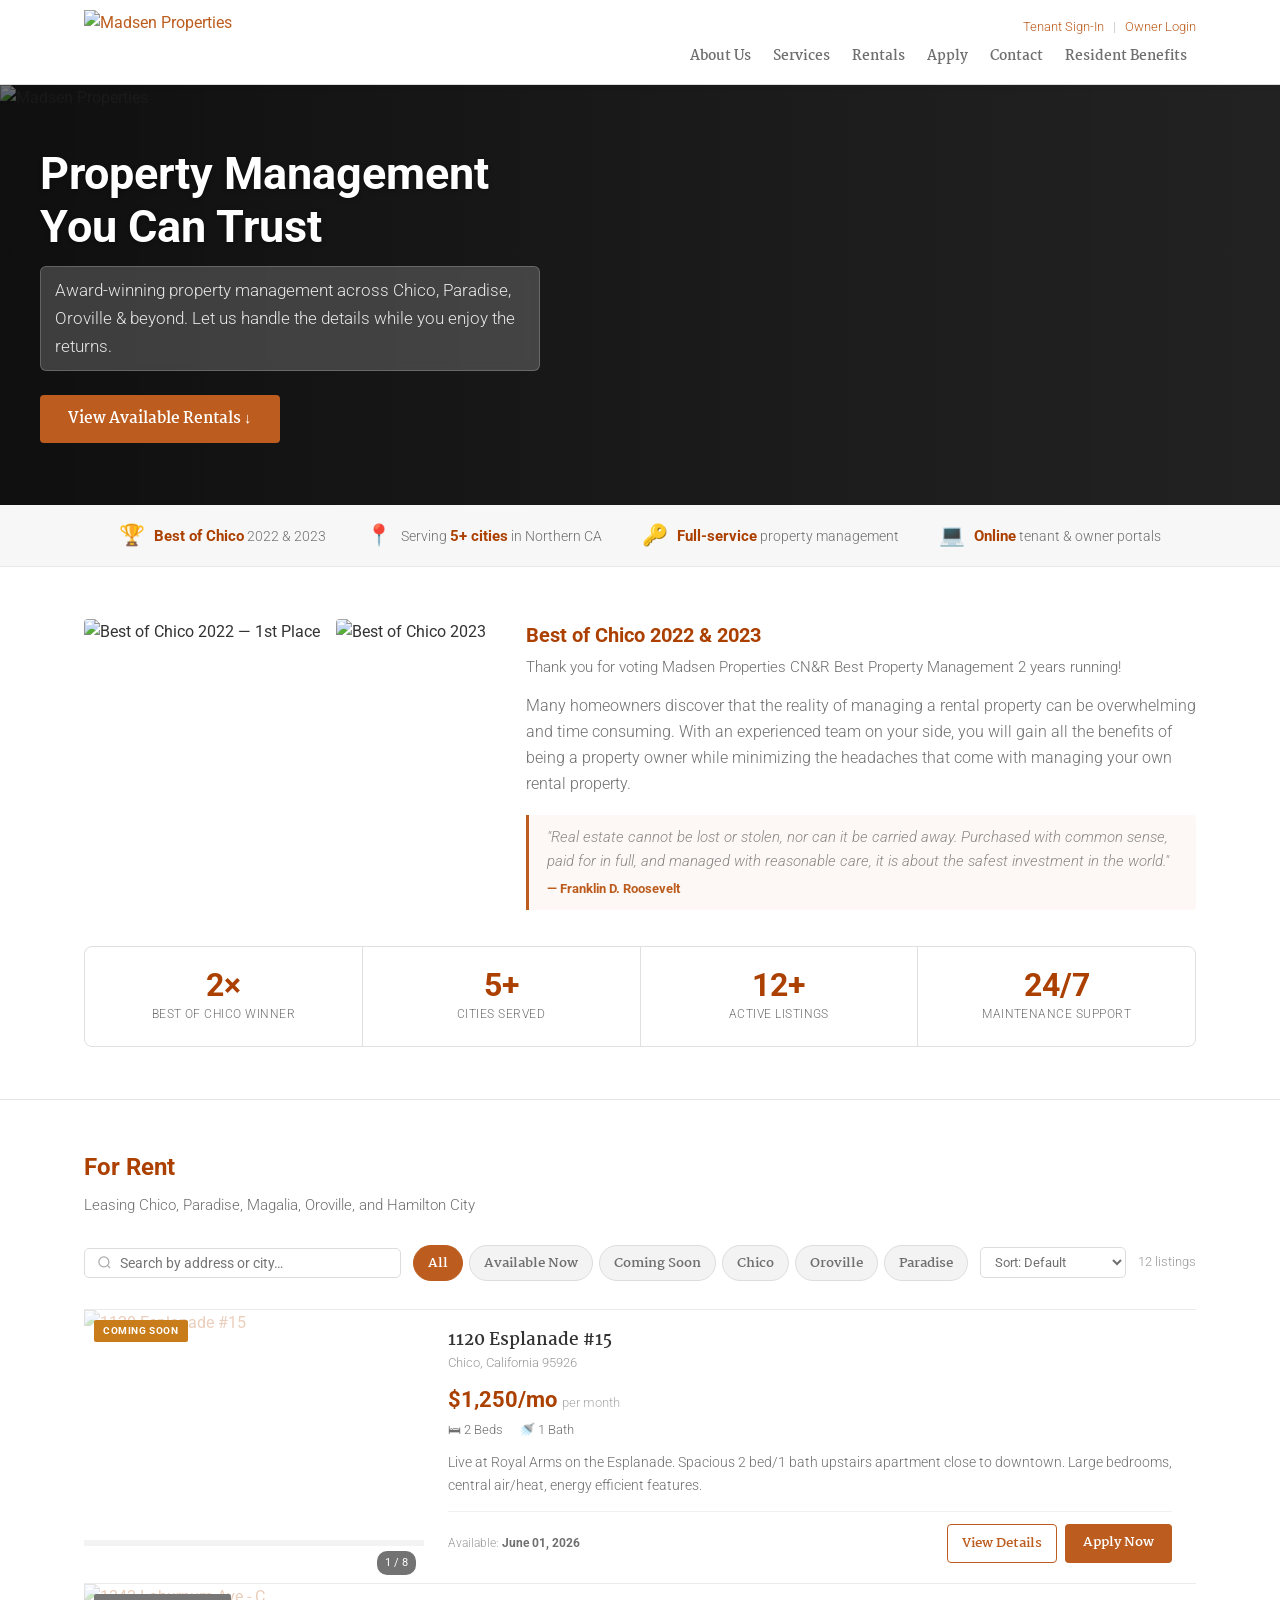
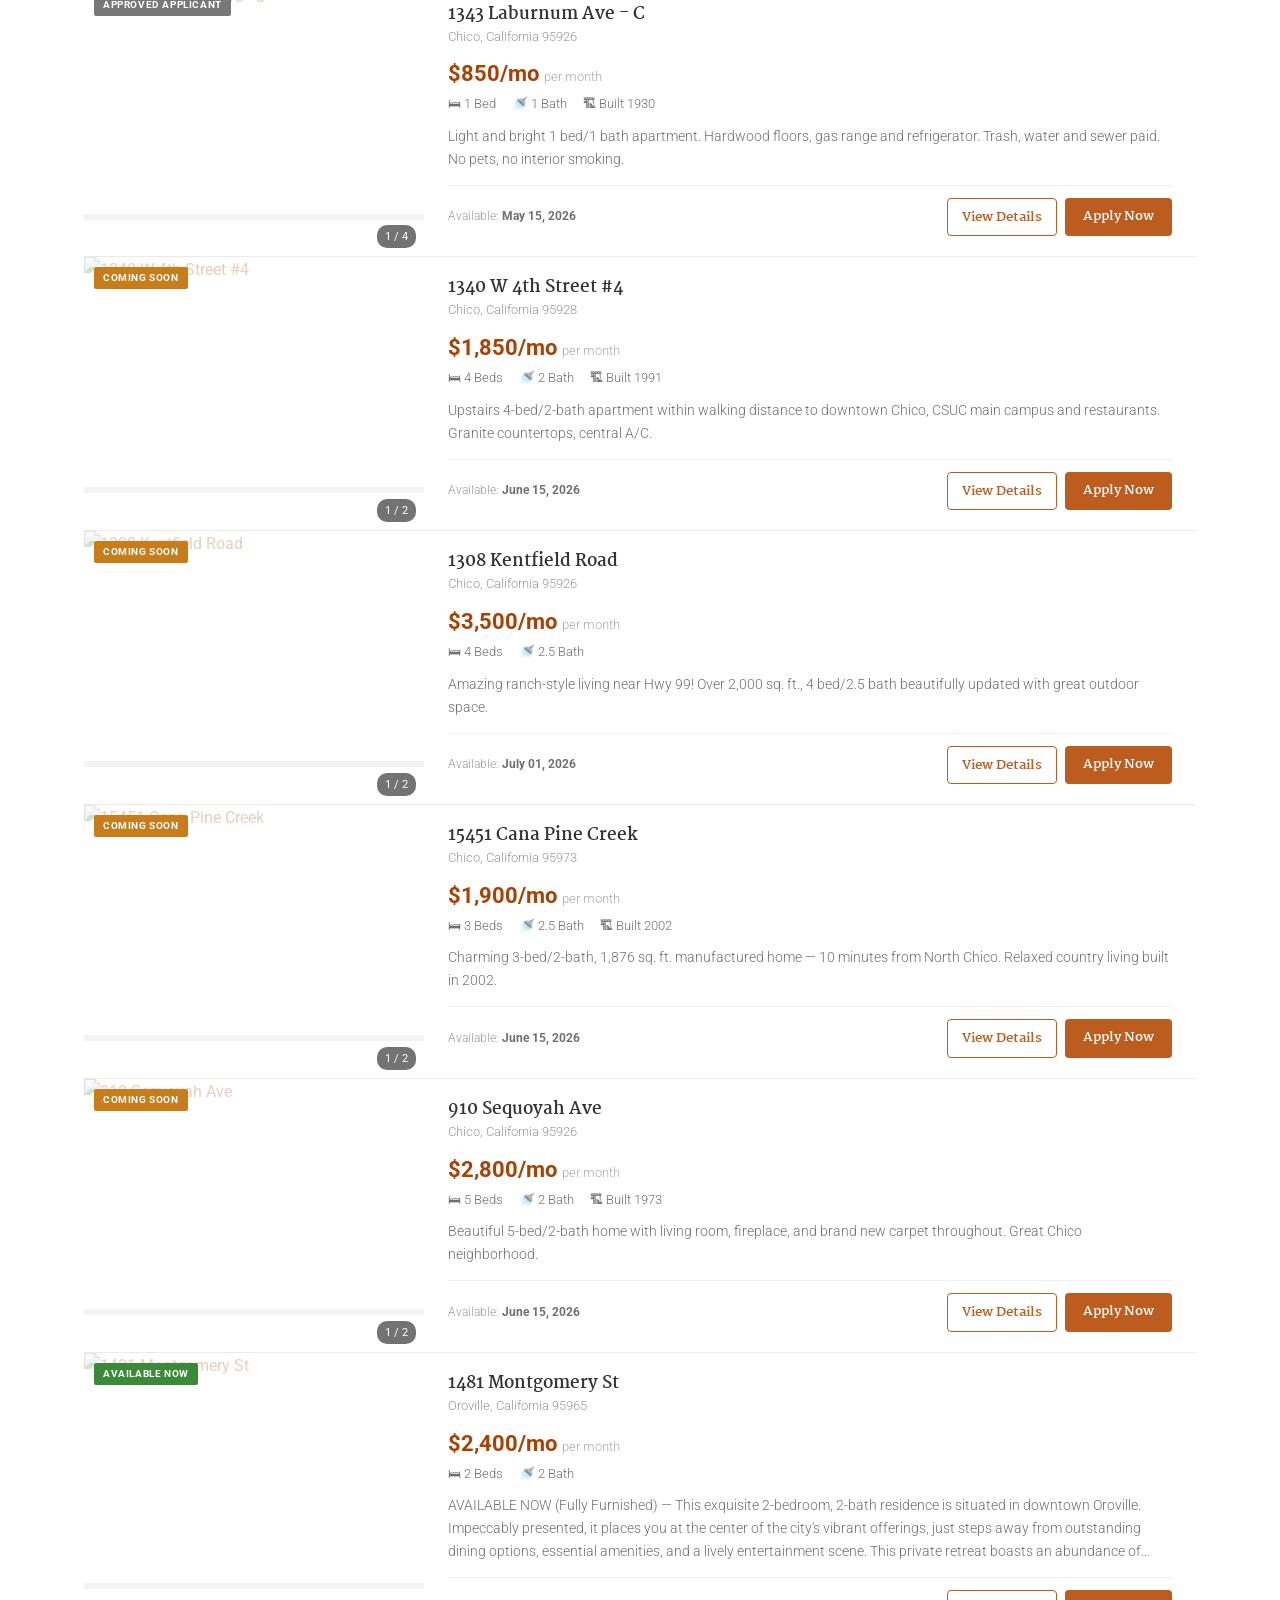
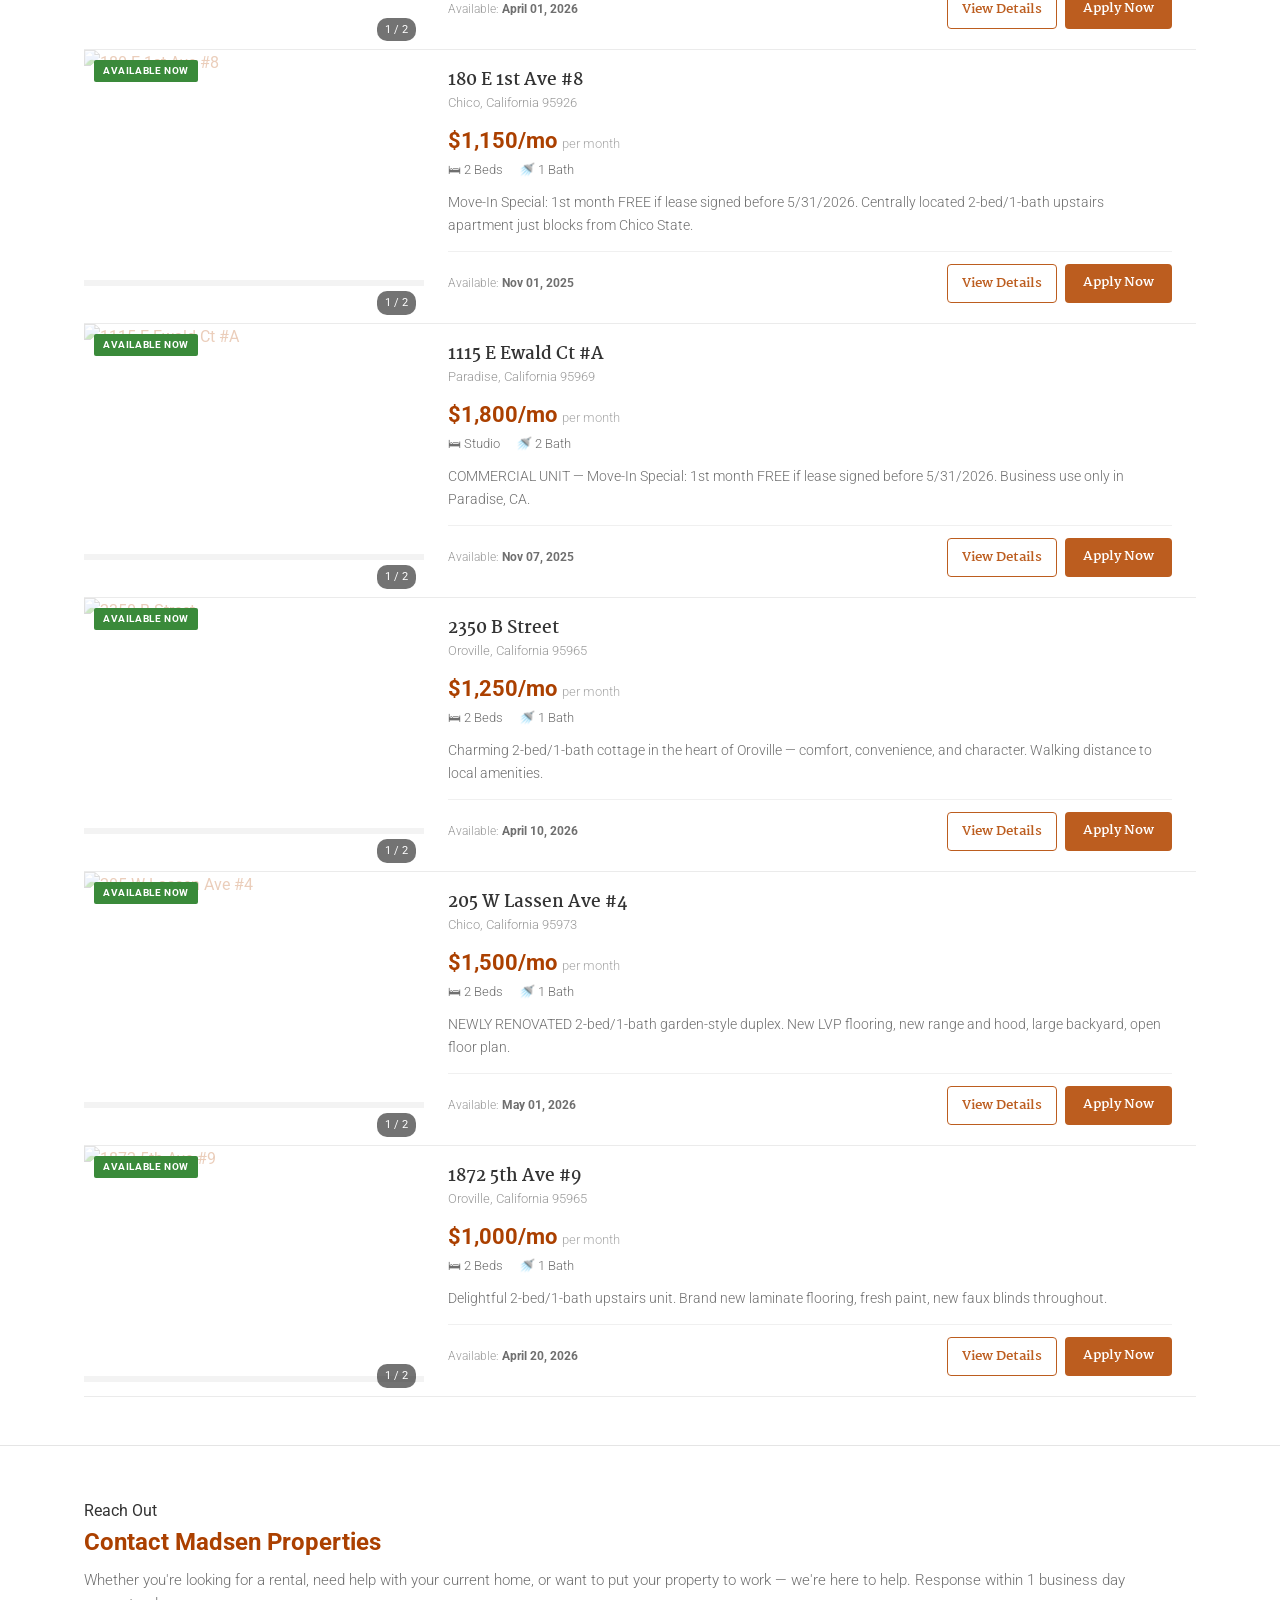
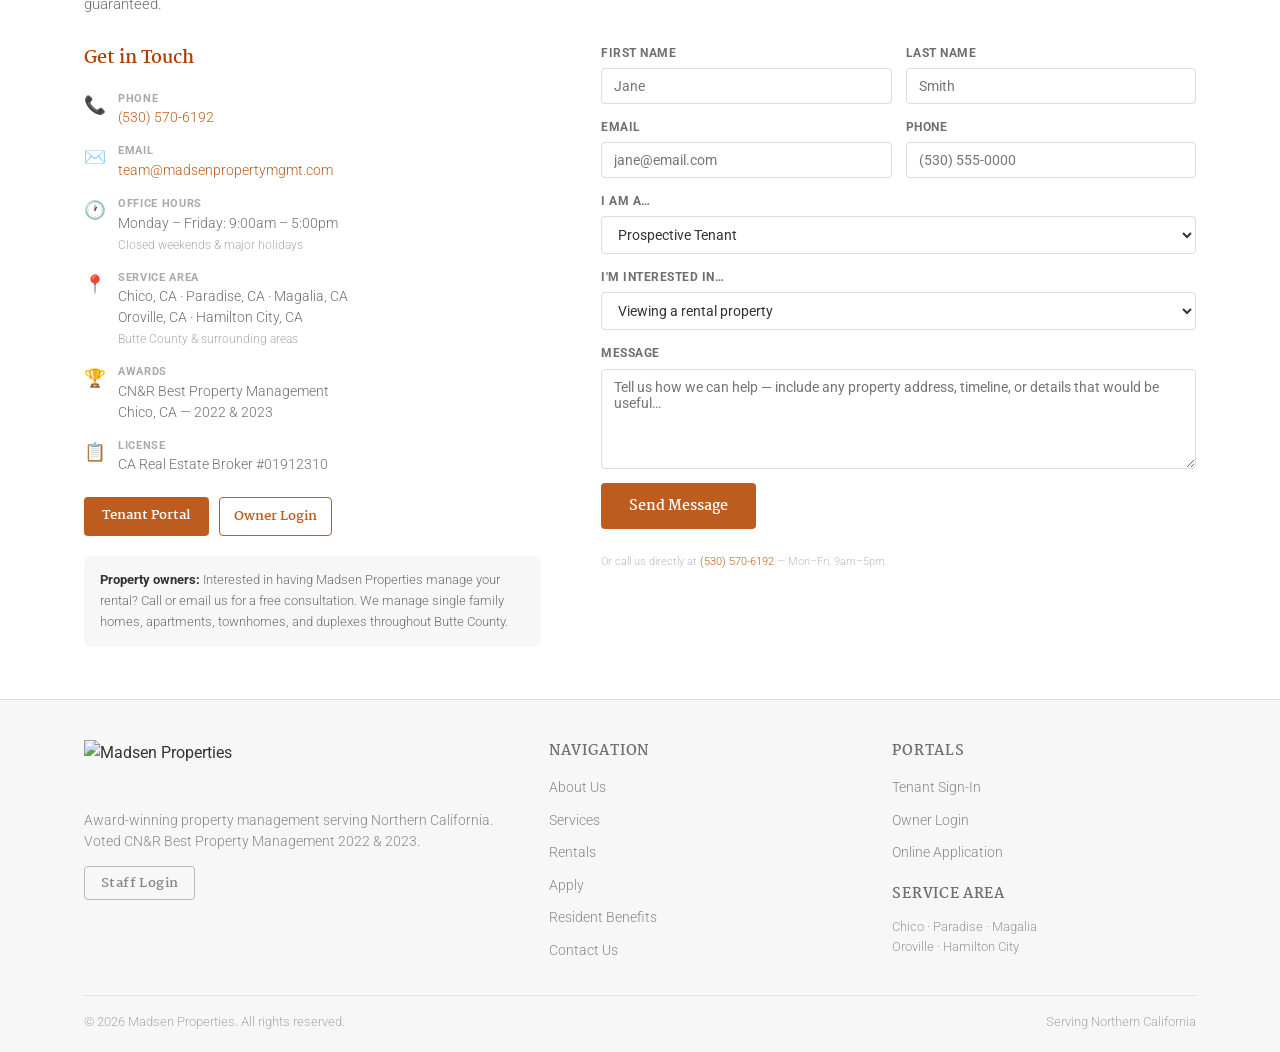
==== commit a0b12cda: "Add files via upload" ====
--- a/index.html
+++ b/index.html
@@ -153,10 +153,11 @@
         </button>
         <ul class="nav-list" id="navList" role="list">
           <li><a href="about.html">About Us</a></li>
+          <li><a href="services.html">Services</a></li>
           <li><a href="#rentals">Rentals</a></li>
+          <li><a href="apply.html">Apply</a></li>
           <li><a href="#contact">Contact</a></li>
           <li><a href="resident-benefits.html">Resident Benefits</a></li>
-          <li><a href="https://madsenpropertymgmt.com/apply/" target="_blank" rel="noopener" class="btn-apply-nav">Apply Now</a></li>
         </ul>
       </nav>
     </div>
@@ -397,10 +398,11 @@
       <div>
         <h4>Navigation</h4>
         <ul>
-          <li><a href="#about">About Us</a></li>
+          <li><a href="about.html">About Us</a></li>
+          <li><a href="services.html">Services</a></li>
           <li><a href="#rentals">Rentals</a></li>
-          <li><a href="https://madsenpropertymgmt.com/apply/" target="_blank" rel="noopener">Apply Now</a></li>
-          <li><a href="https://madsenpropertymgmt.com/resident-benefit-package/" target="_blank" rel="noopener">Resident Benefits</a></li>
+          <li><a href="apply.html">Apply</a></li>
+          <li><a href="resident-benefits.html">Resident Benefits</a></li>
           <li><a href="#contact">Contact Us</a></li>
         </ul>
       </div>
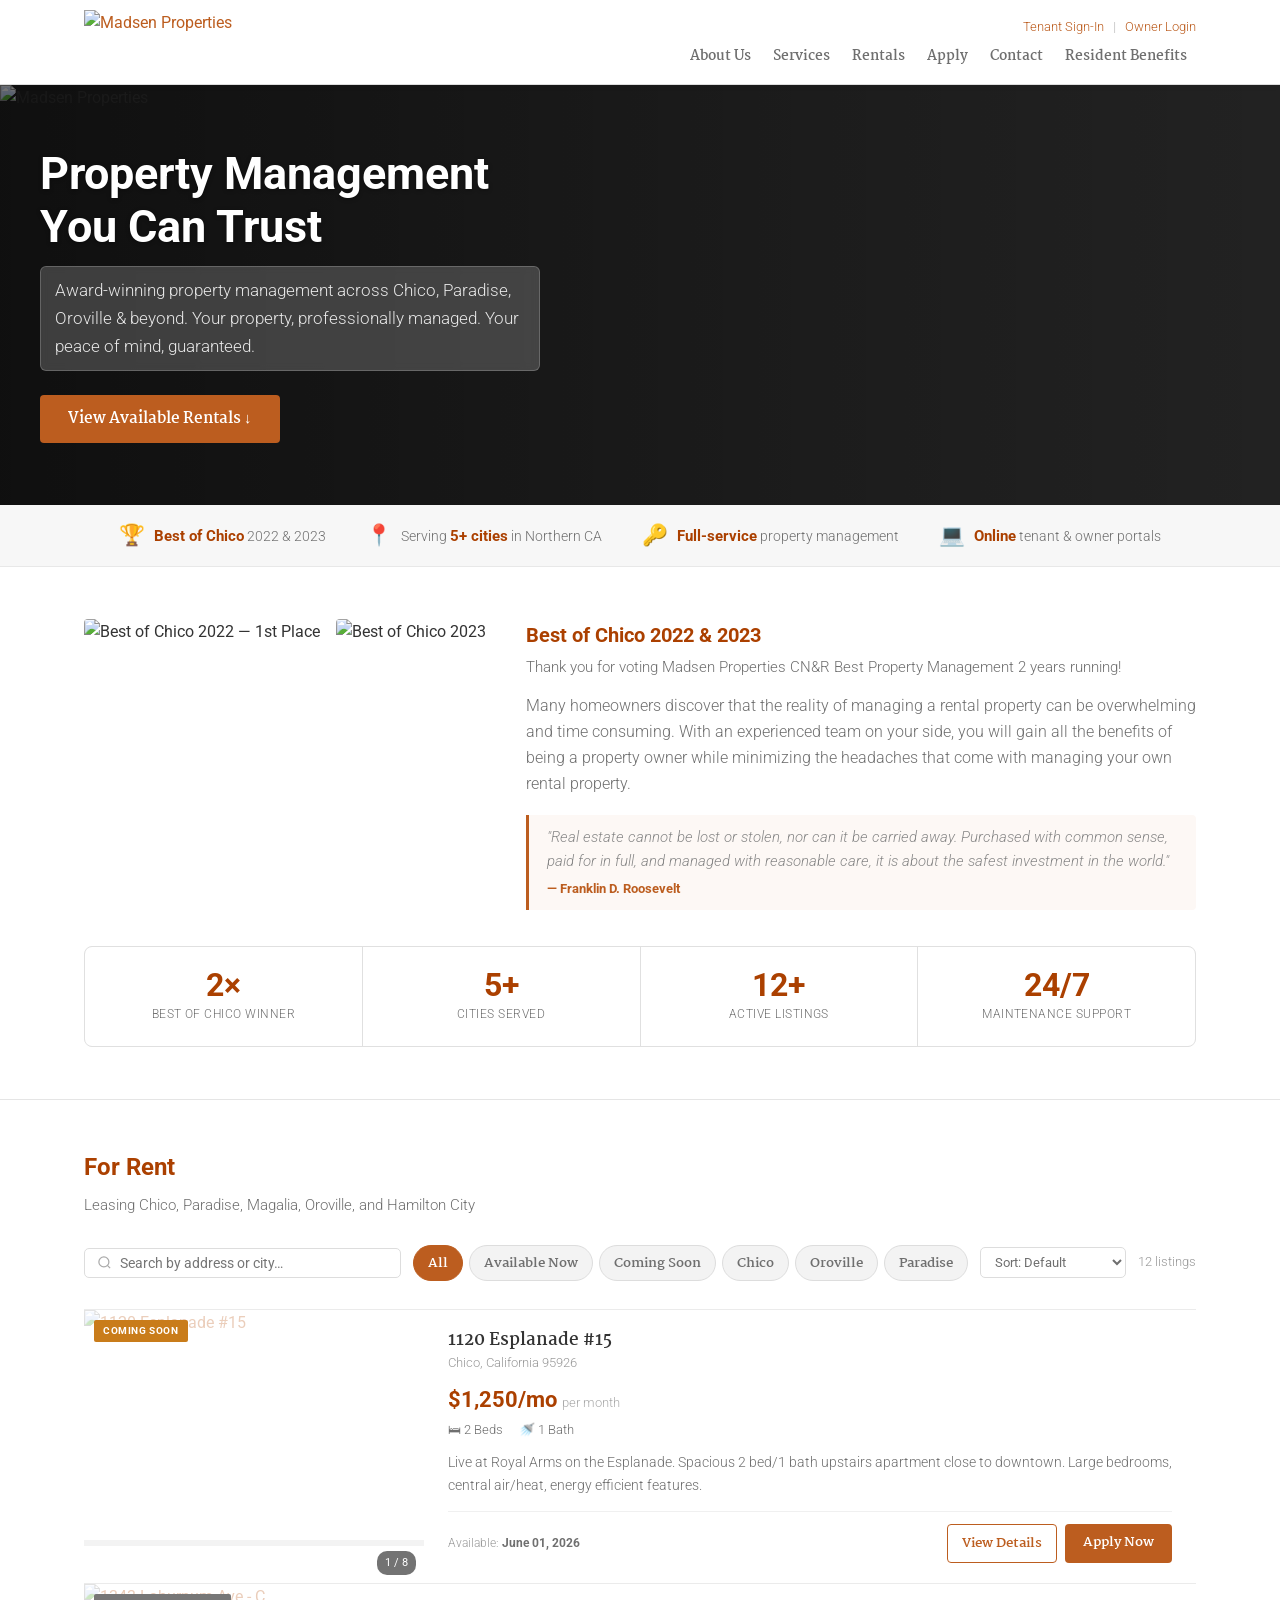
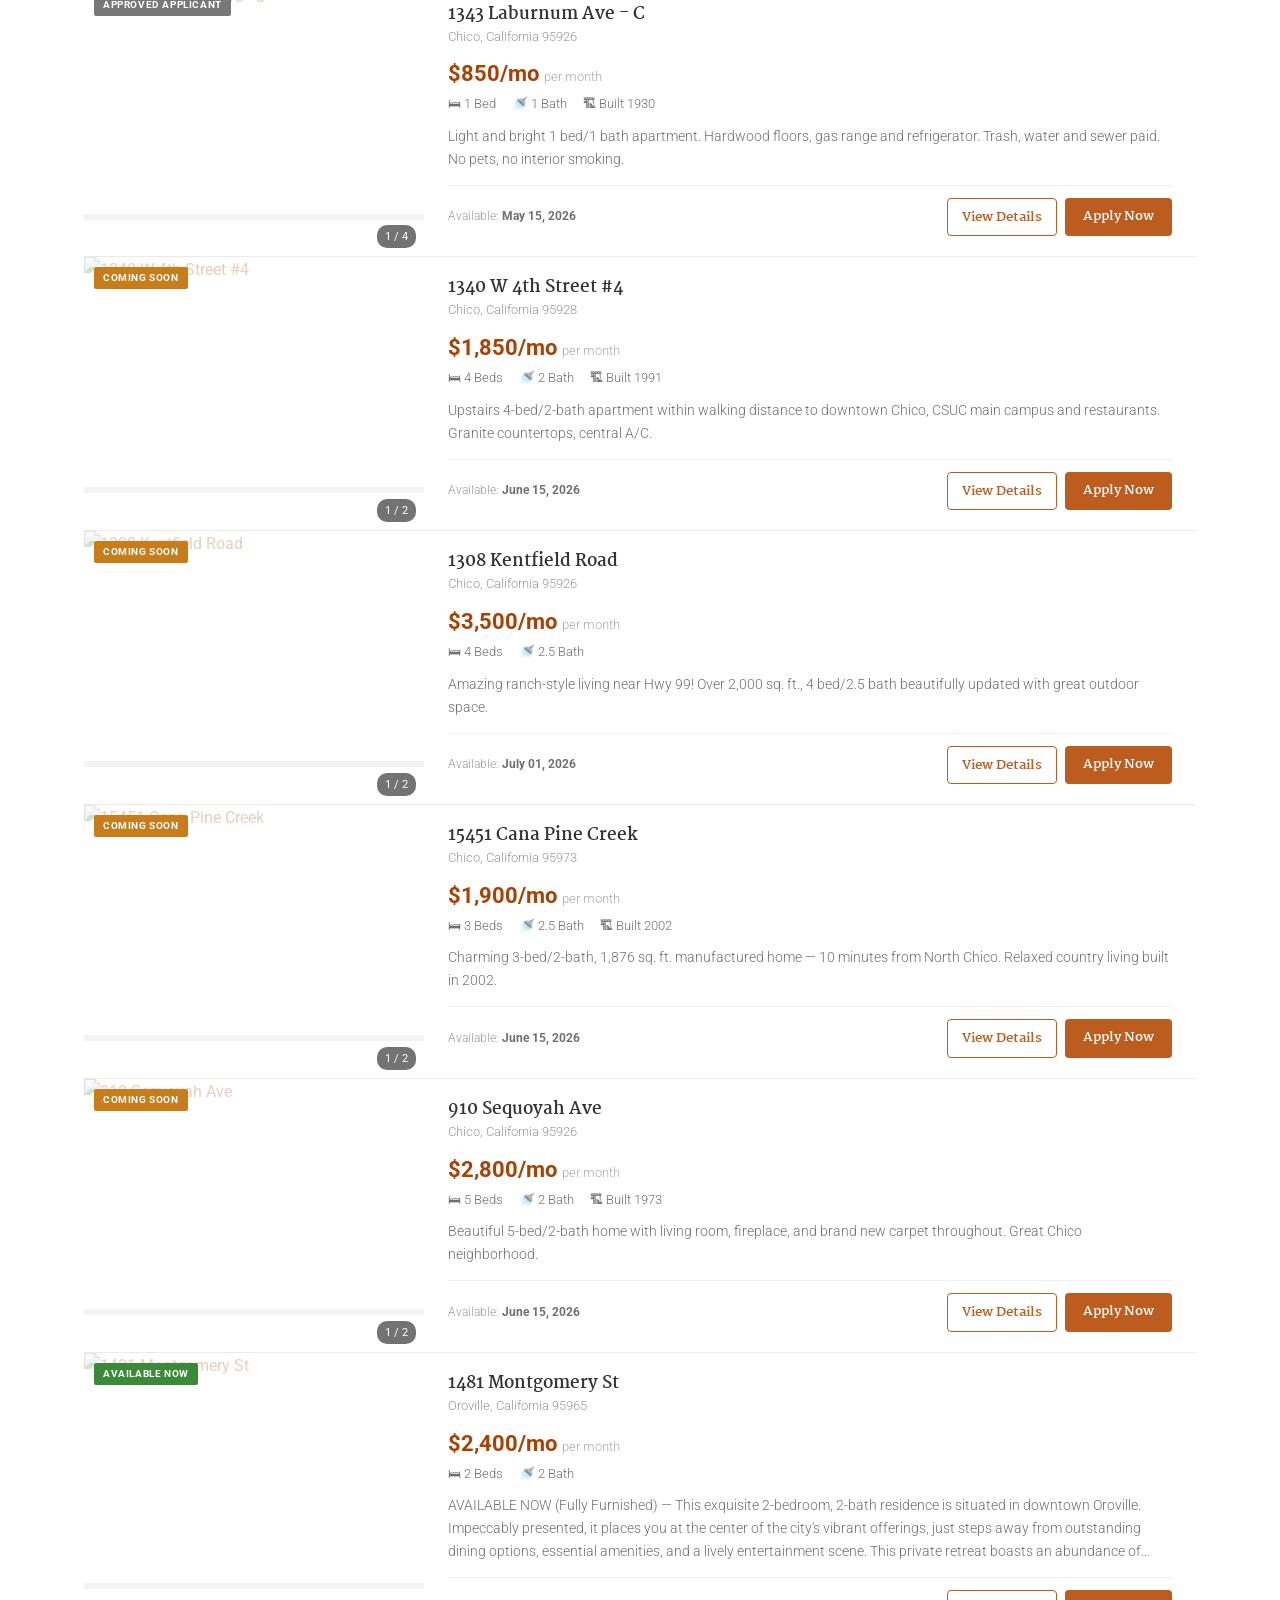
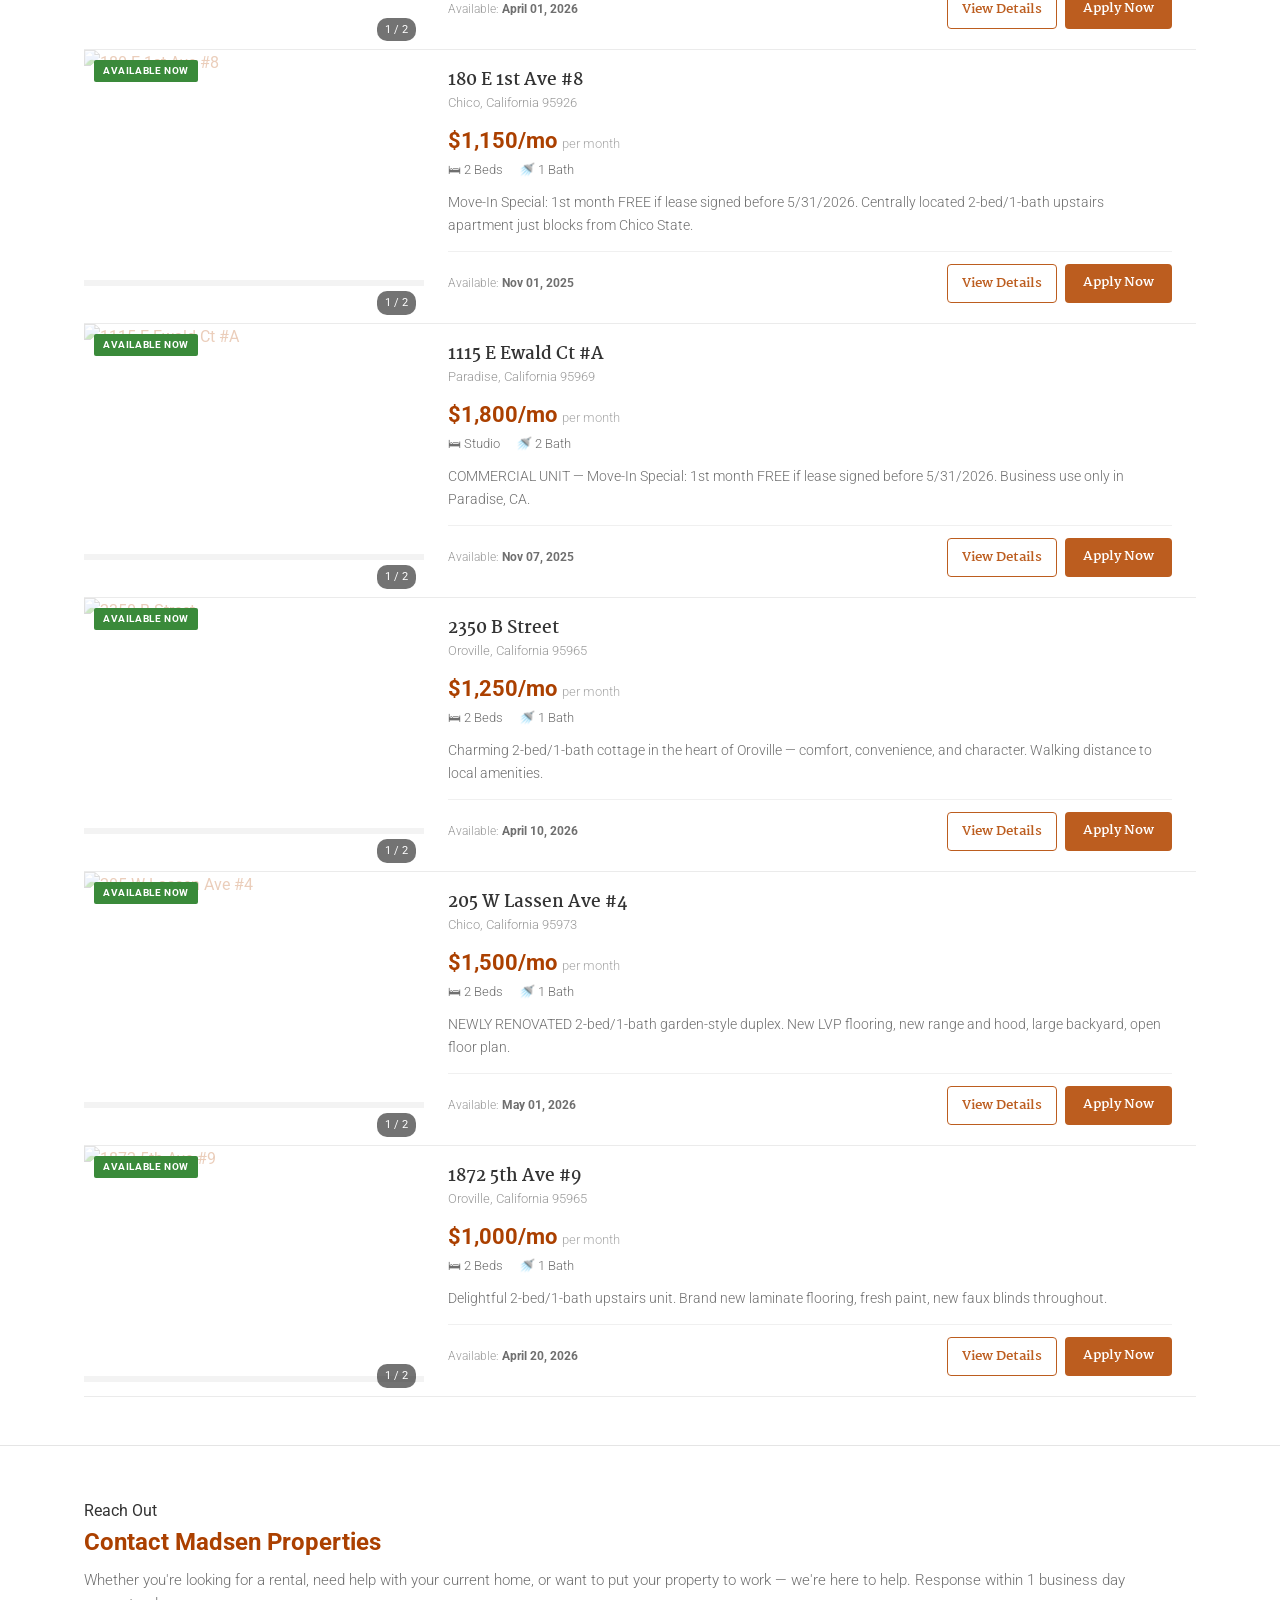
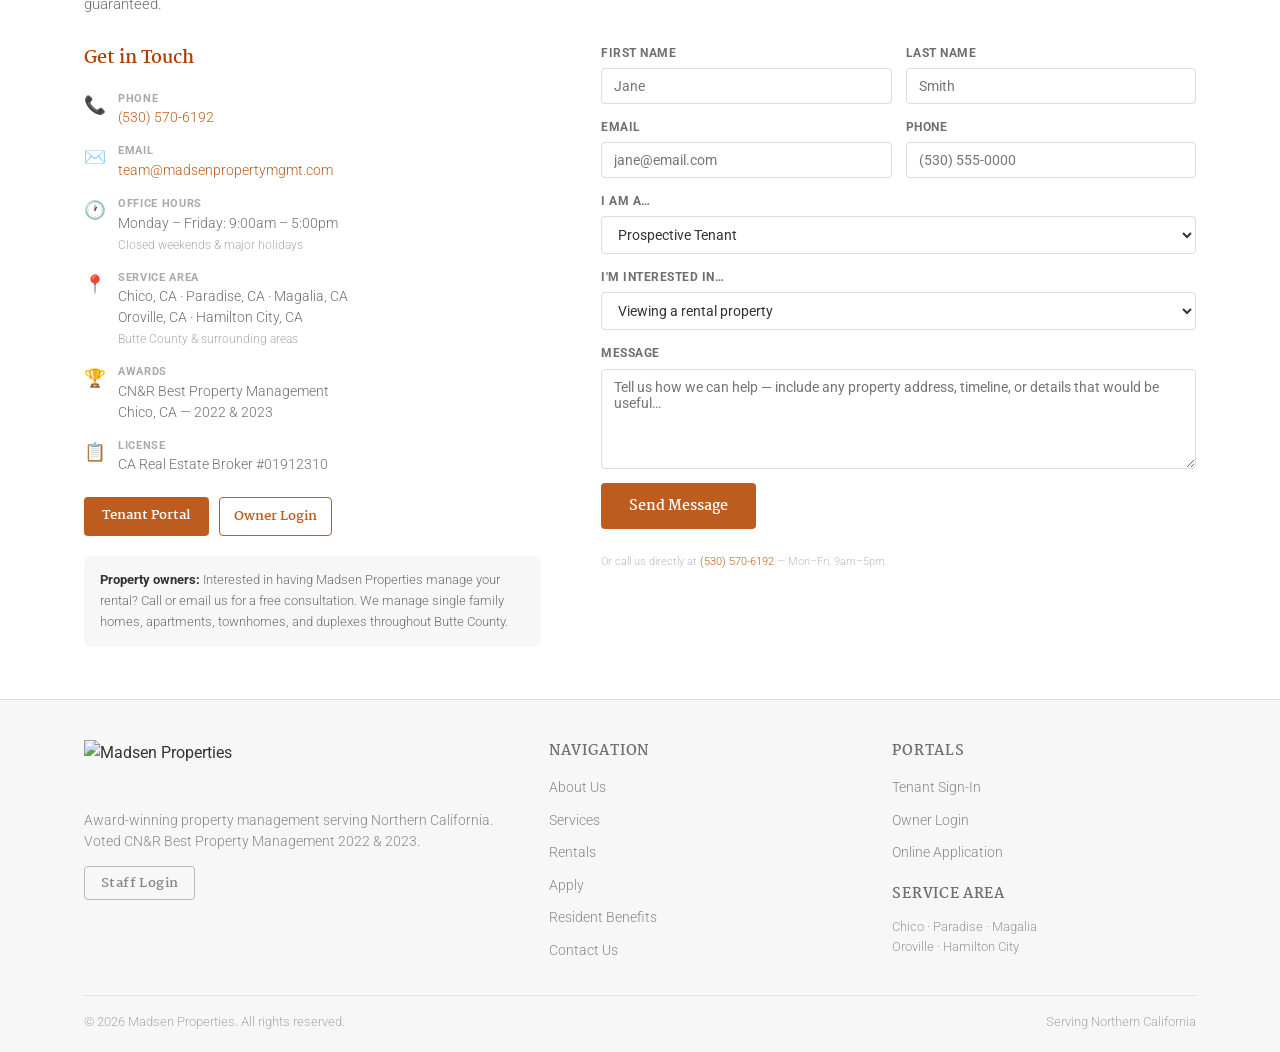
==== commit 53b7b98f: "Add files via upload" ====
--- a/index.html
+++ b/index.html
@@ -174,7 +174,7 @@
   <div class="hero-overlay"></div>
   <div class="hero-content">
     <h1>Property Management<br>You Can Trust</h1>
-    <p style="display:inline-block; background:rgba(200,200,200,0.25); backdrop-filter:blur(4px); -webkit-backdrop-filter:blur(4px); border:1px solid rgba(255,255,255,0.2); border-radius:6px; padding:10px 14px;">Award-winning property management across Chico, Paradise, Oroville &amp; beyond. Let us handle the details while you enjoy the returns.</p>
+    <p style="display:inline-block; background:rgba(200,200,200,0.25); backdrop-filter:blur(4px); -webkit-backdrop-filter:blur(4px); border:1px solid rgba(255,255,255,0.2); border-radius:6px; padding:10px 14px;">Award-winning property management across Chico, Paradise, Oroville &amp; beyond. Your property, professionally managed. Your peace of mind, guaranteed.</p>
     <a href="#rentals" class="hero-cta">View Available Rentals &darr;</a>
   </div>
 </section>
--- a/style.css
+++ b/style.css
@@ -223,6 +223,60 @@
 .footer-bottom { border-top: 1px solid #e2e2e2; padding-top: 16px; display: flex; justify-content: space-between; align-items: center; flex-wrap: wrap; gap: 8px; }
 .footer-bottom p { font-size: 12.5px; color: #aaa; font-weight: 300; }
 
+/* ── Shared inner-page footer ── */
+.footer-inner-page { background: #f7f7f7; border-top: 1px solid #ddd; padding: 48px 0 20px; }
+.footer-inner-grid {
+  display: grid;
+  grid-template-columns: 1.2fr 1fr 1fr 1.1fr;
+  gap: 40px;
+  margin-bottom: 32px;
+}
+.footer-inner-page .fi-brand img { height: 58px; margin-bottom: 10px; display: block; }
+.footer-inner-page .fi-brand p { font-size: 13px; color: #888; font-weight: 300; line-height: 1.65; }
+.footer-inner-page h4 { font-family: 'Martel', serif; font-size: 13px; font-weight: 700; color: #6f6f6f; margin-bottom: 12px; text-transform: uppercase; letter-spacing: .05em; }
+.footer-inner-page .fi-links { display: flex; flex-direction: column; gap: 7px; }
+.footer-inner-page .fi-links a { color: #888; font-size: 13.5px; font-weight: 300; text-decoration: none; transition: color .18s; }
+.footer-inner-page .fi-links a:hover { color: #bc5d1f; }
+.footer-inner-page .fi-contact p { font-size: 13.5px; color: #888; font-weight: 300; margin-bottom: 5px; }
+.footer-inner-page .fi-contact a { color: #bc5d1f; text-decoration: none; font-weight: 400; }
+.footer-inner-page .fi-contact a:hover { text-decoration: underline; }
+/* Social */
+.fi-social { display: flex; gap: 10px; margin-top: 10px; }
+.fi-social a { display: flex; align-items: center; justify-content: center; width: 34px; height: 34px; border-radius: 50%; background: #ebebeb; color: #666; transition: background .18s, color .18s; }
+.fi-social a:hover { background: #bc5d1f; color: #fff; }
+/* Mailing list */
+.fi-mail-form { display: flex; gap: 0; margin-top: 10px; }
+.fi-mail-form input {
+  flex: 1; padding: 9px 12px; border: 1px solid #ddd; border-right: none;
+  border-radius: 4px 0 0 4px; font-size: 13px; font-family: 'Roboto', sans-serif;
+  background: #fff; color: #333; outline: none;
+}
+.fi-mail-form input:focus { border-color: #bc5d1f; }
+.fi-mail-form button {
+  background: #bc5d1f; color: #fff; border: none; padding: 9px 14px;
+  border-radius: 0 4px 4px 0; font-size: 12px; font-weight: 700;
+  font-family: 'Roboto', sans-serif; cursor: pointer; white-space: nowrap;
+  transition: background .18s;
+}
+.fi-mail-form button:hover { background: #ab4000; }
+.fi-mail-success { display: none; font-size: 13px; color: #3a8a3a; margin-top: 6px; }
+/* Bottom bar */
+.footer-inner-bottom {
+  border-top: 1px solid #e2e2e2; padding-top: 16px;
+  display: flex; justify-content: space-between; align-items: center;
+  flex-wrap: wrap; gap: 8px;
+}
+.footer-inner-bottom p { font-size: 12px; color: #aaa; font-weight: 300; }
+.footer-inner-bottom a { color: #aaa; font-size: 12px; text-decoration: none; transition: color .18s; }
+.footer-inner-bottom a:hover { color: #bc5d1f; }
+
+@media (max-width: 900px) {
+  .footer-inner-grid { grid-template-columns: 1fr 1fr; }
+}
+@media (max-width: 540px) {
+  .footer-inner-grid { grid-template-columns: 1fr; gap: 28px; }
+}
+
 /* ── Back to top ── */
 .back-to-top { position: fixed; bottom: 24px; right: 24px; background: #bc5d1f; color: #fff; border: none; border-radius: 50%; width: 42px; height: 42px; font-size: 1.1rem; cursor: pointer; box-shadow: 0 2px 10px rgba(0,0,0,.2); z-index: 500; display: none; align-items: center; justify-content: center; transition: background .18s; }
 .back-to-top:hover { background: #ab4000; }
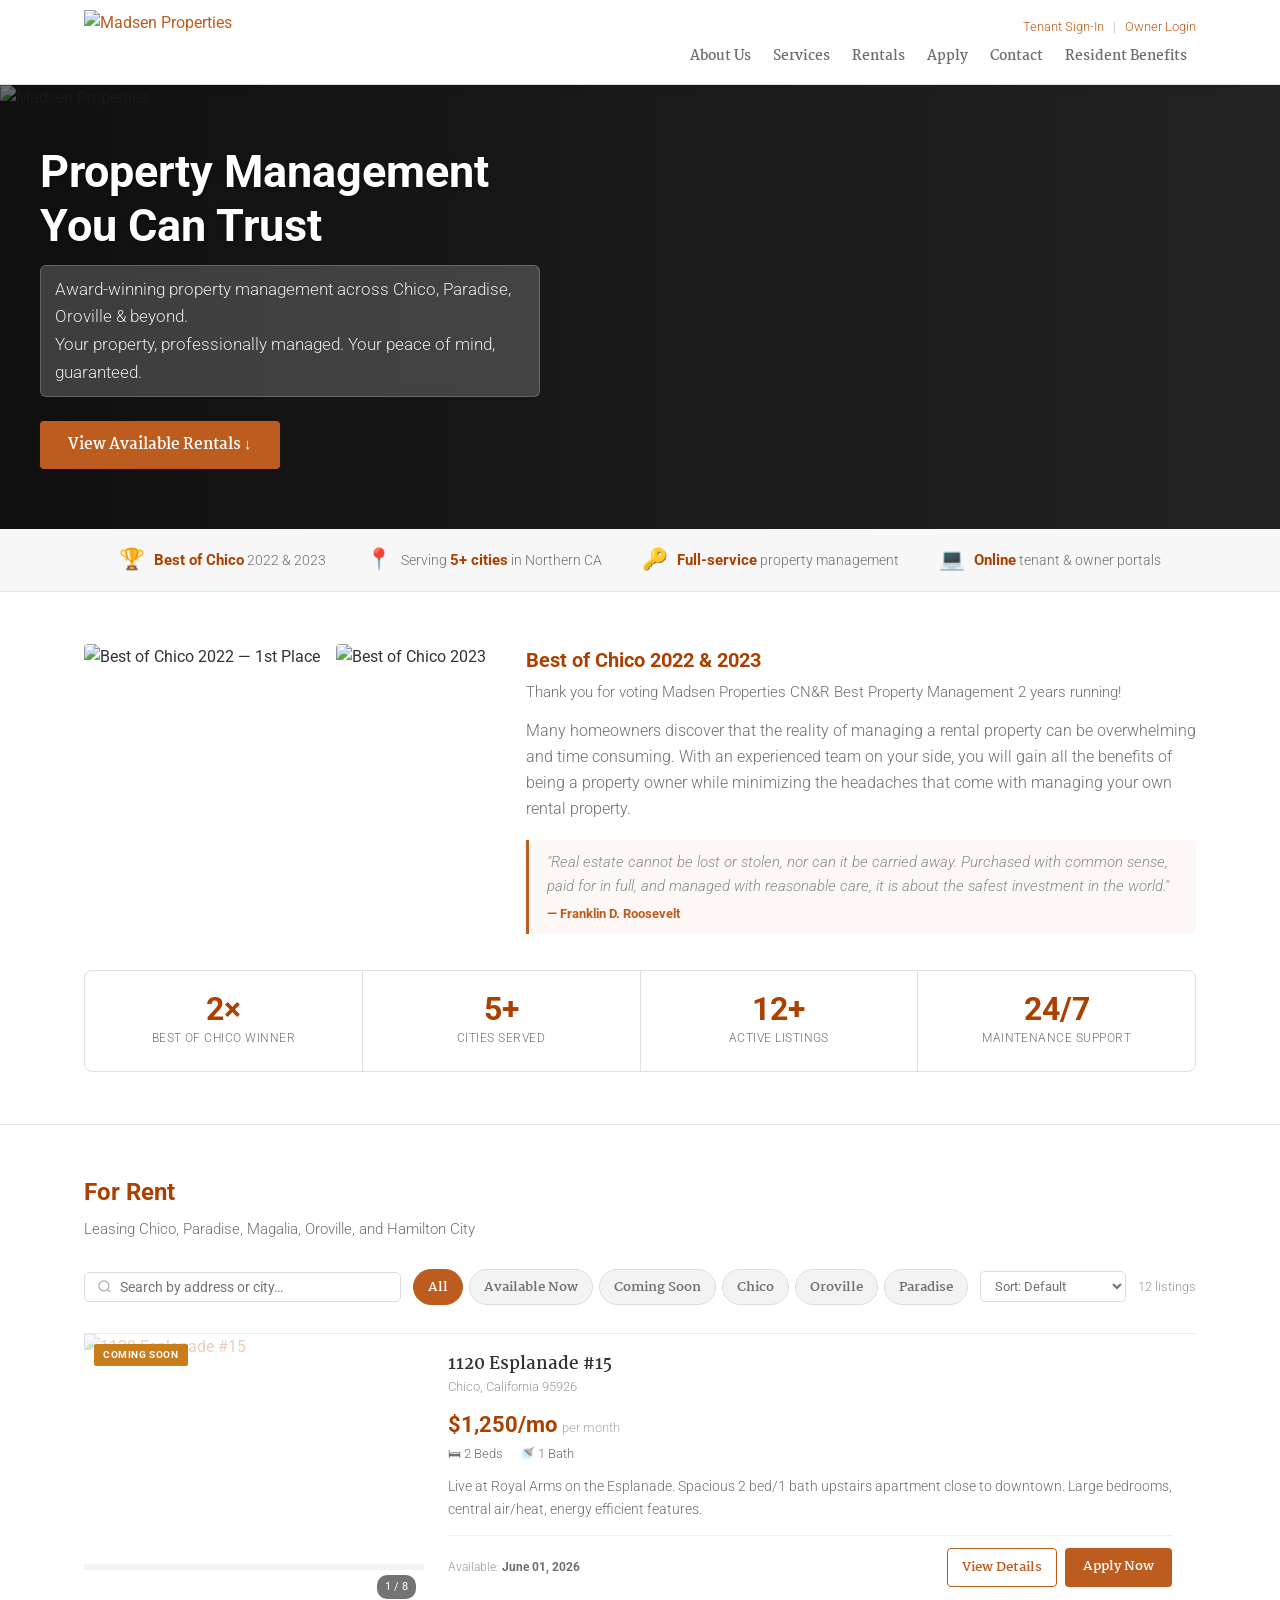
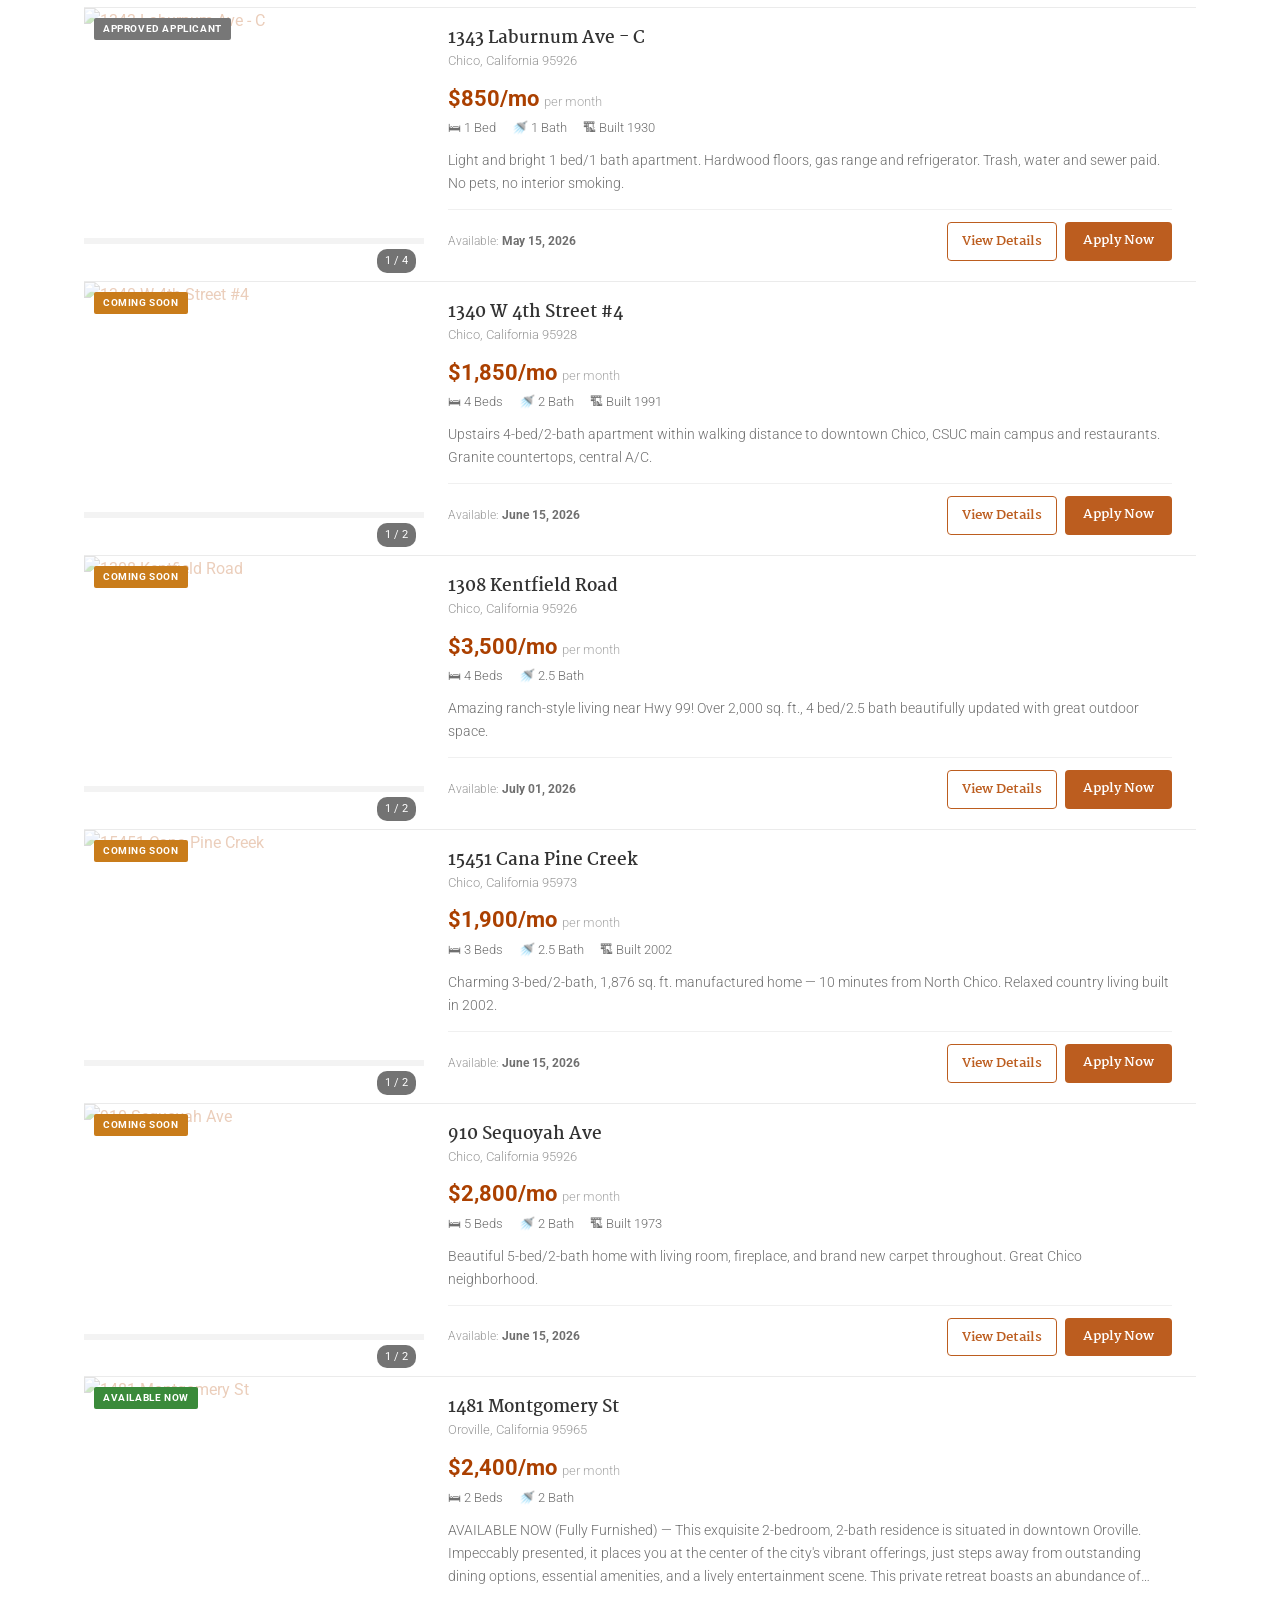
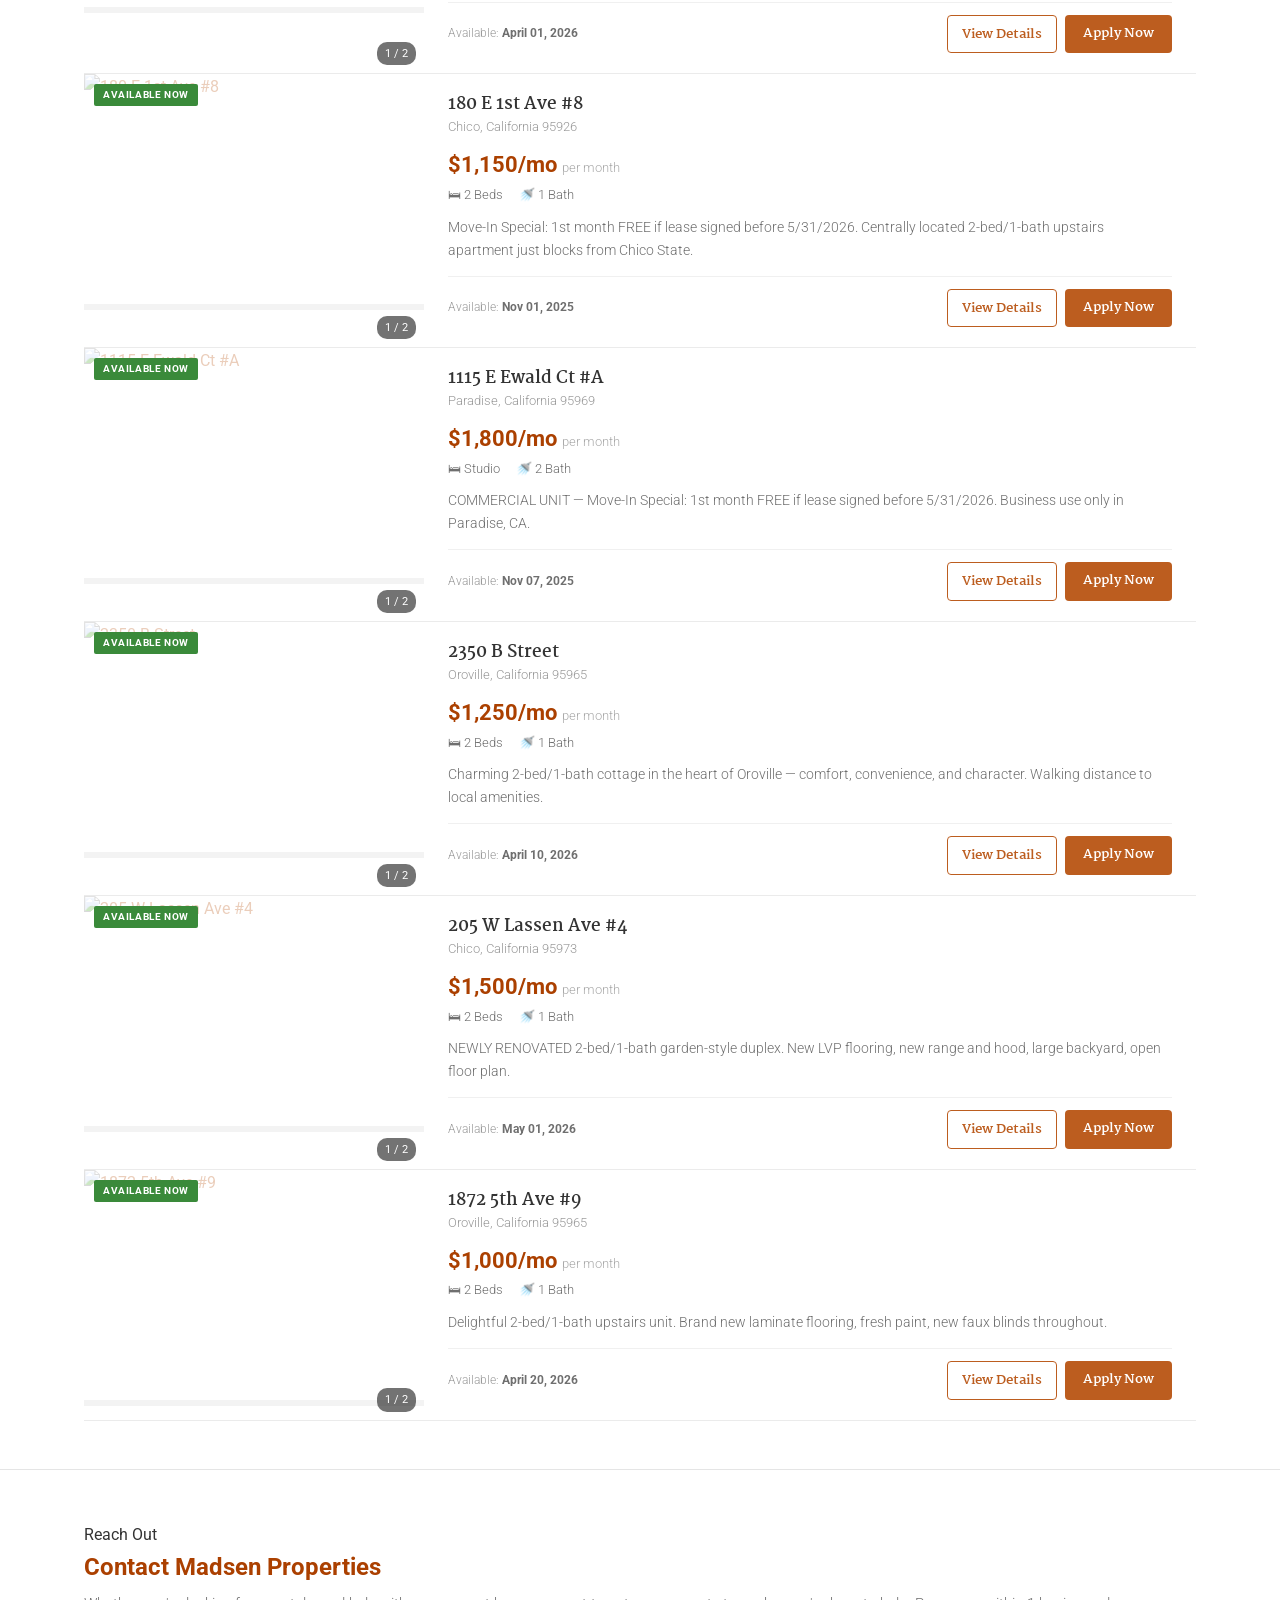
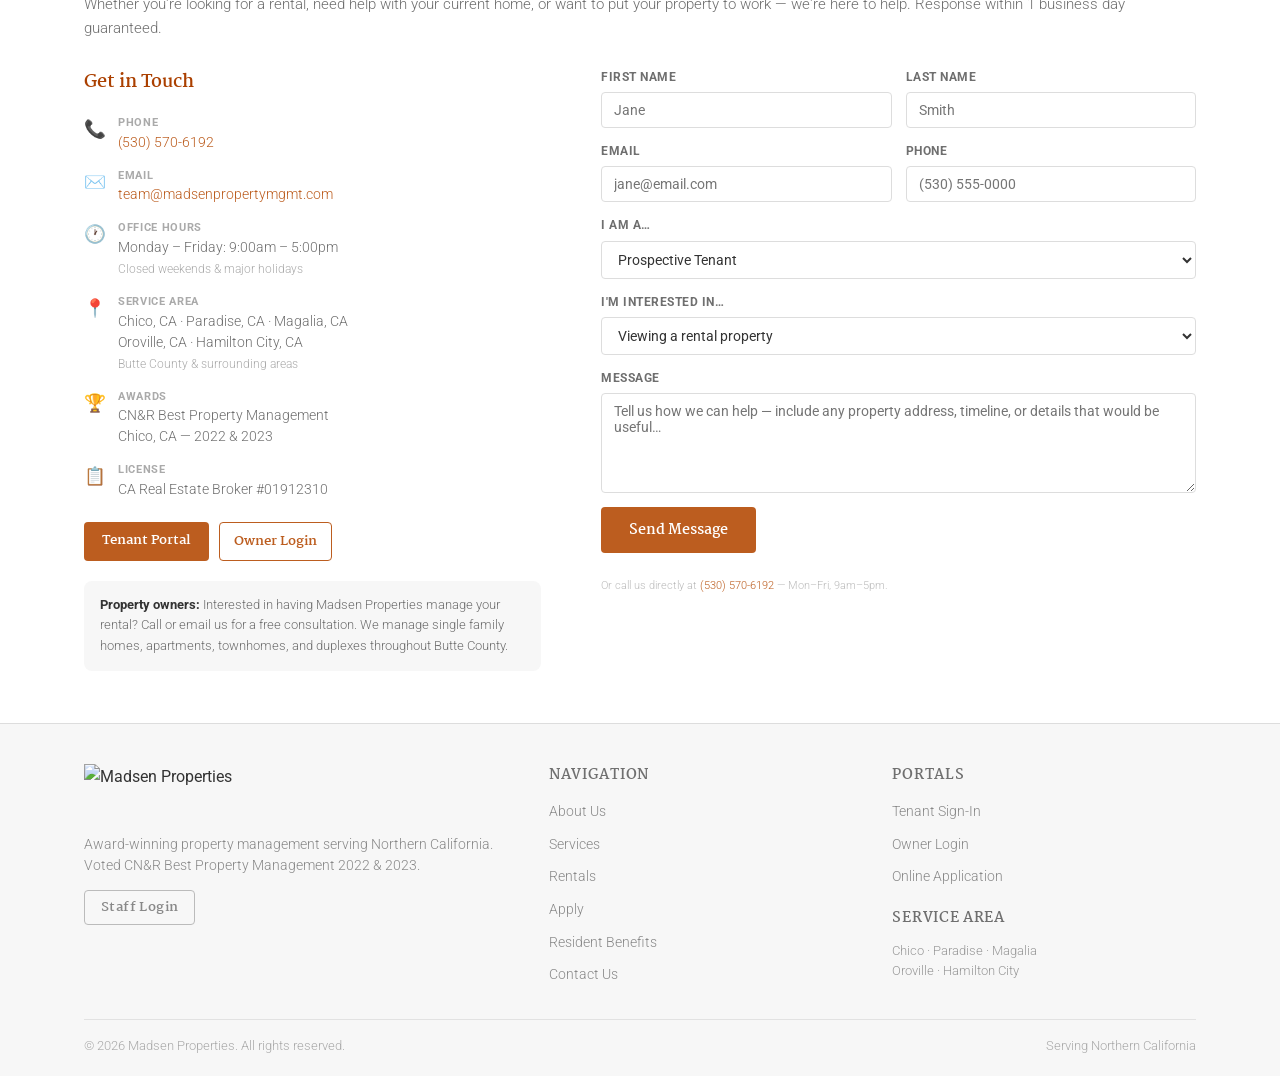
==== commit 3fde6005: "Add files via upload" ====
--- a/index.html
+++ b/index.html
@@ -174,7 +174,7 @@
   <div class="hero-overlay"></div>
   <div class="hero-content">
     <h1>Property Management<br>You Can Trust</h1>
-    <p style="display:inline-block; background:rgba(200,200,200,0.25); backdrop-filter:blur(4px); -webkit-backdrop-filter:blur(4px); border:1px solid rgba(255,255,255,0.2); border-radius:6px; padding:10px 14px;">Award-winning property management across Chico, Paradise, Oroville &amp; beyond. Your property, professionally managed. Your peace of mind, guaranteed.</p>
+    <p style="display:inline-block; background:rgba(200,200,200,0.25); backdrop-filter:blur(4px); -webkit-backdrop-filter:blur(4px); border:1px solid rgba(255,255,255,0.2); border-radius:6px; padding:10px 14px;">Award-winning property management across Chico, Paradise, Oroville &amp; beyond.<br>Your property, professionally managed. Your peace of mind, guaranteed.</p>
     <a href="#rentals" class="hero-cta">View Available Rentals &darr;</a>
   </div>
 </section>
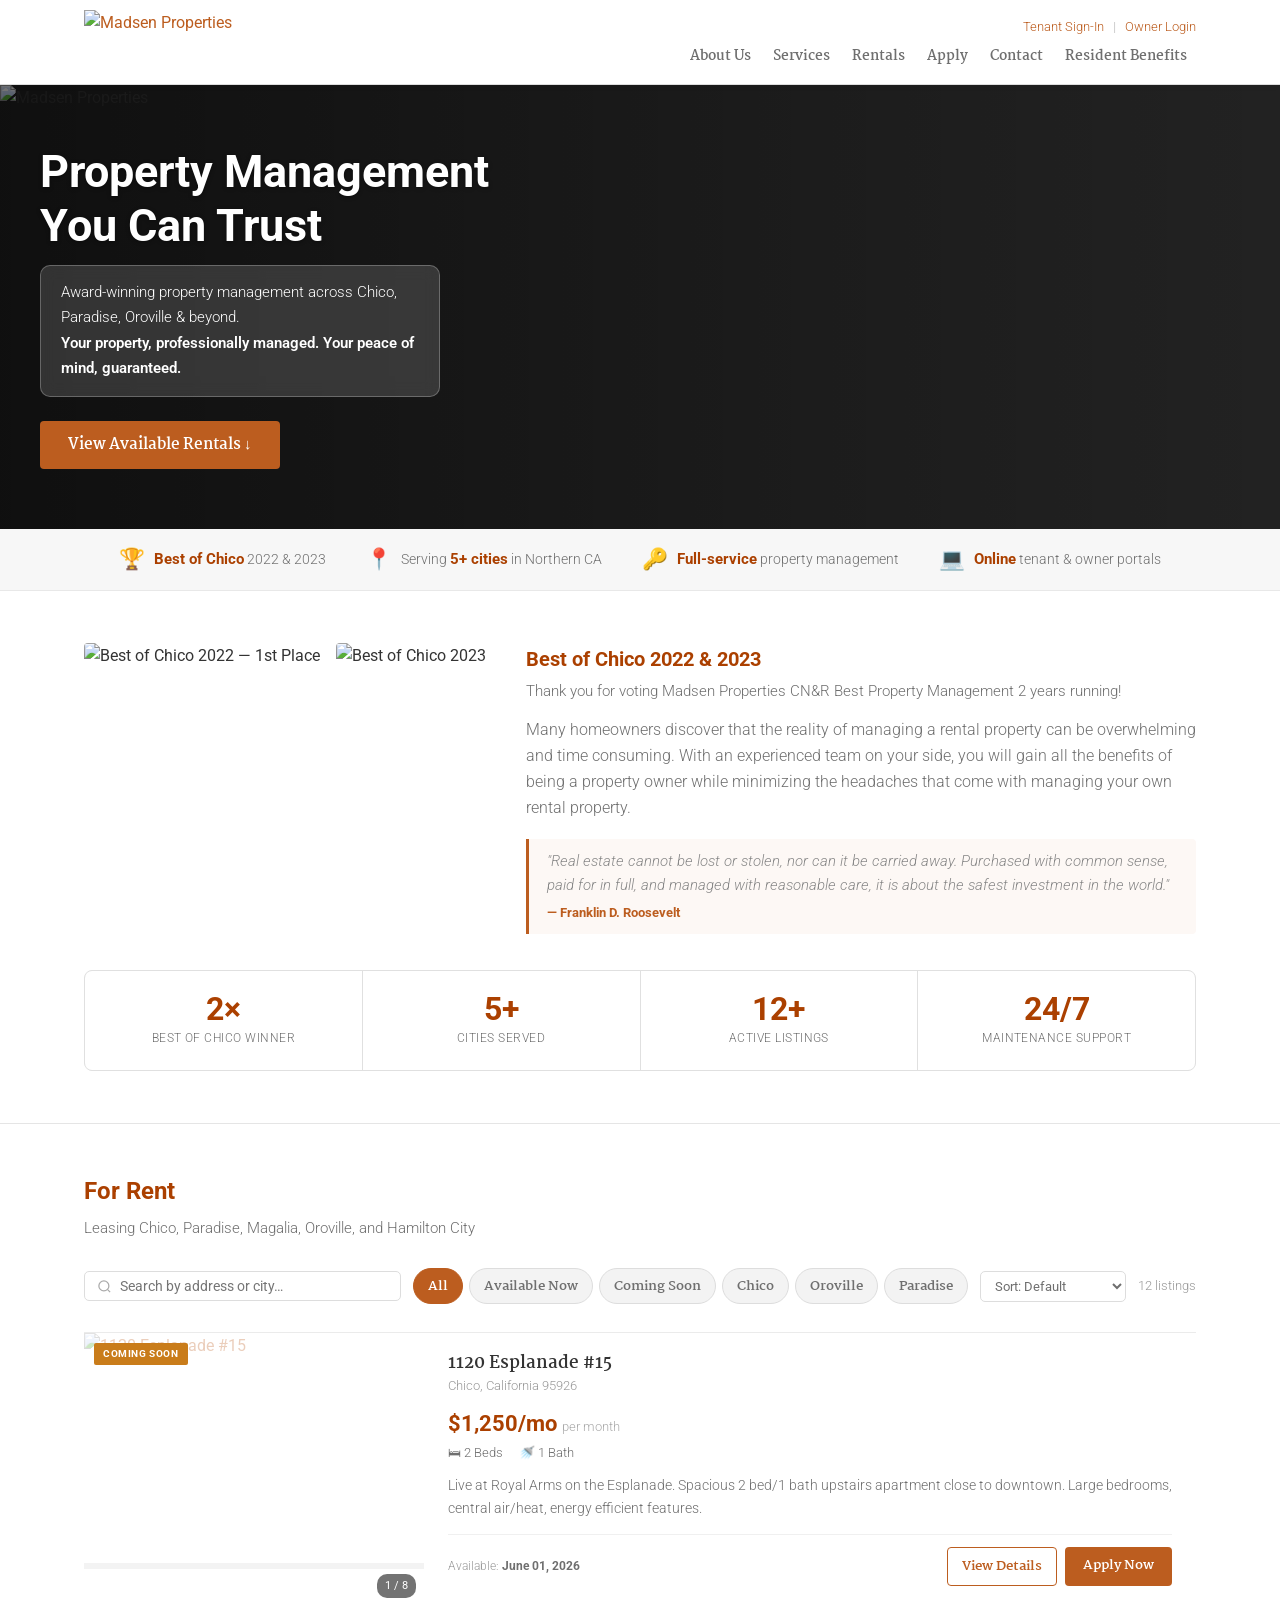
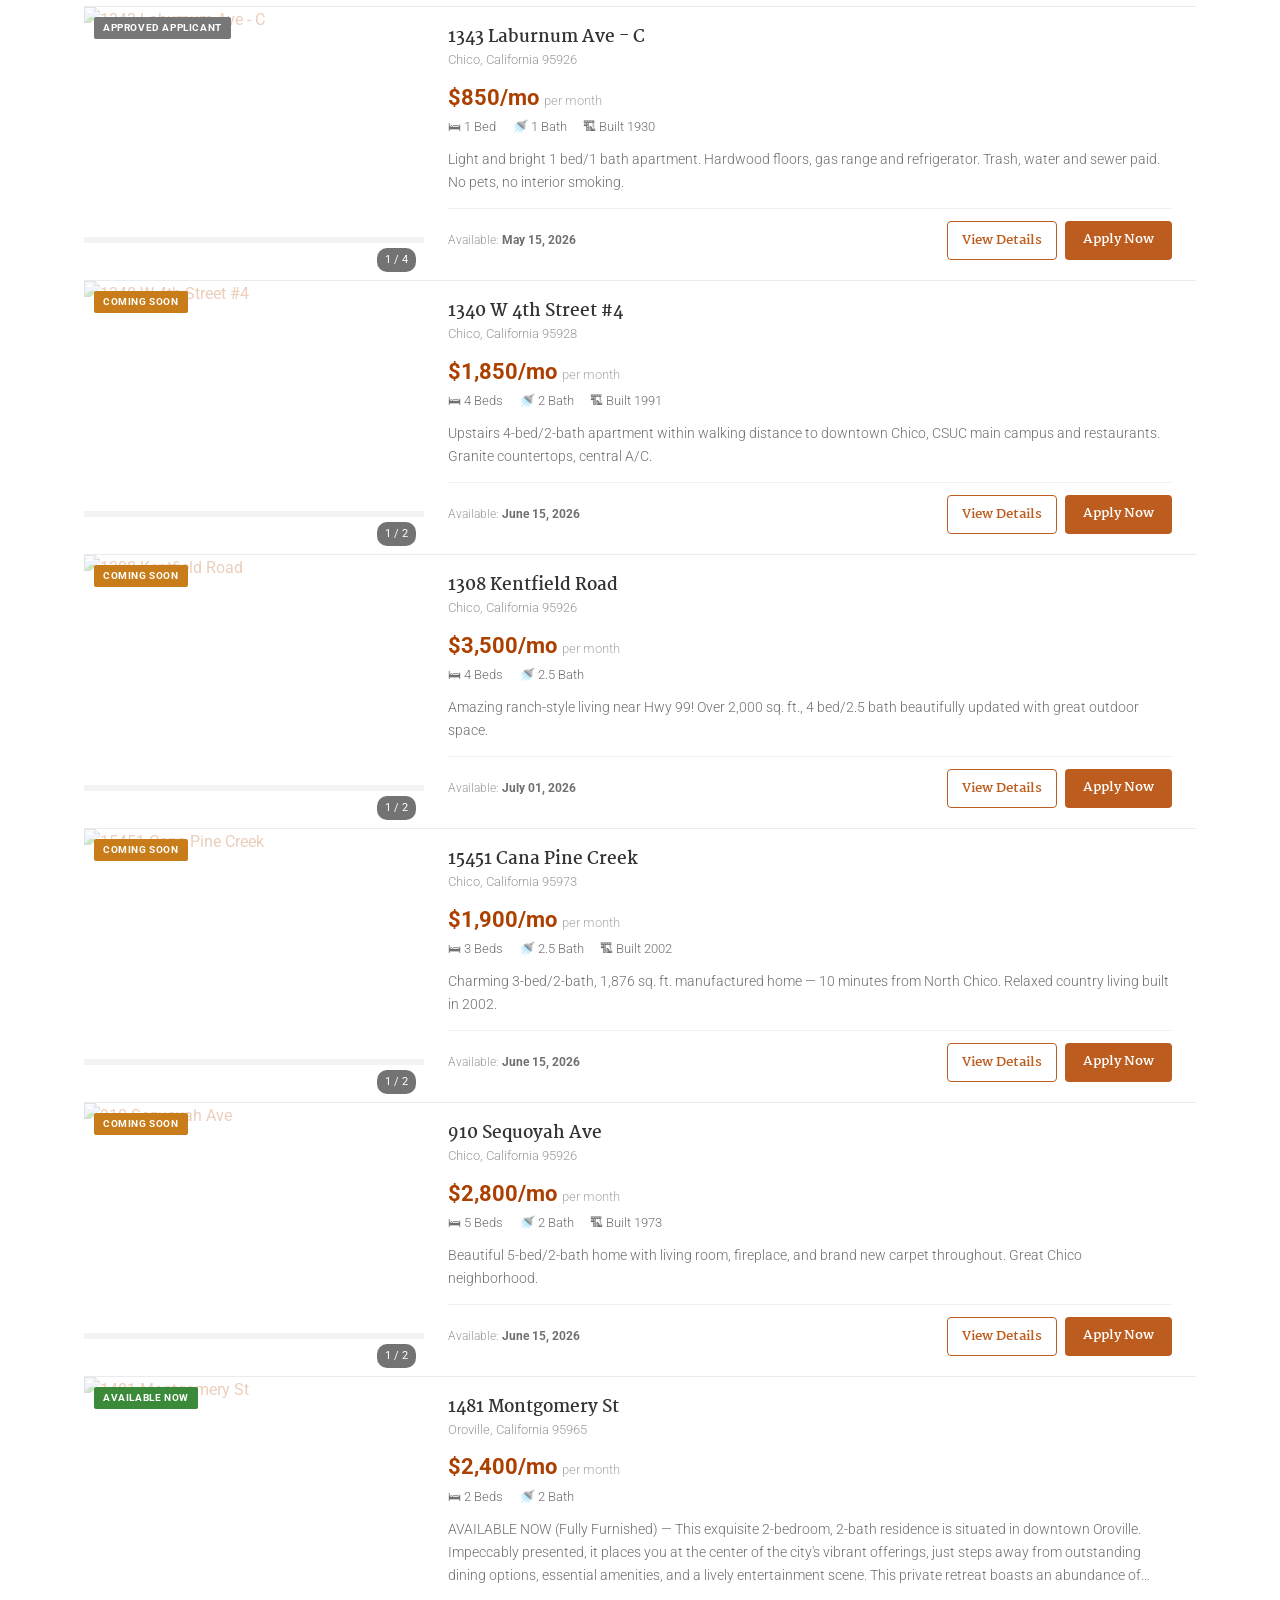
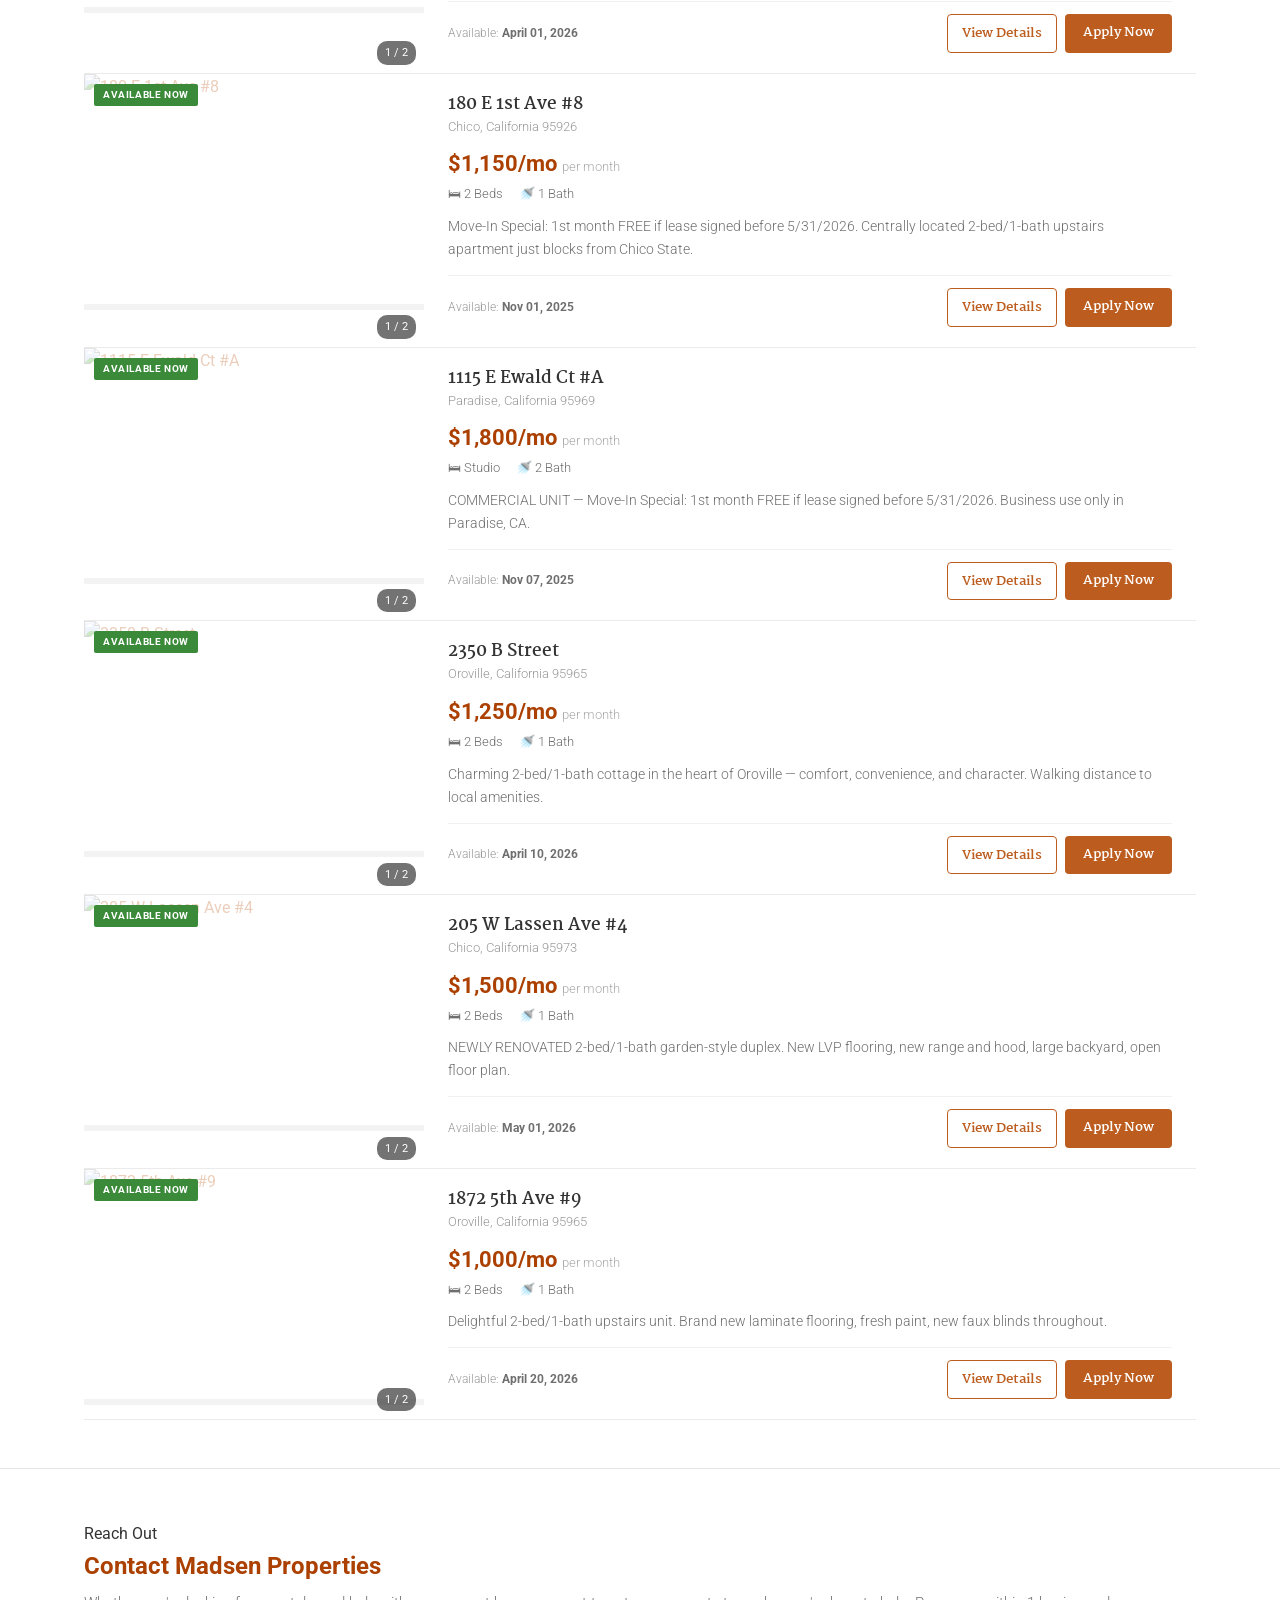
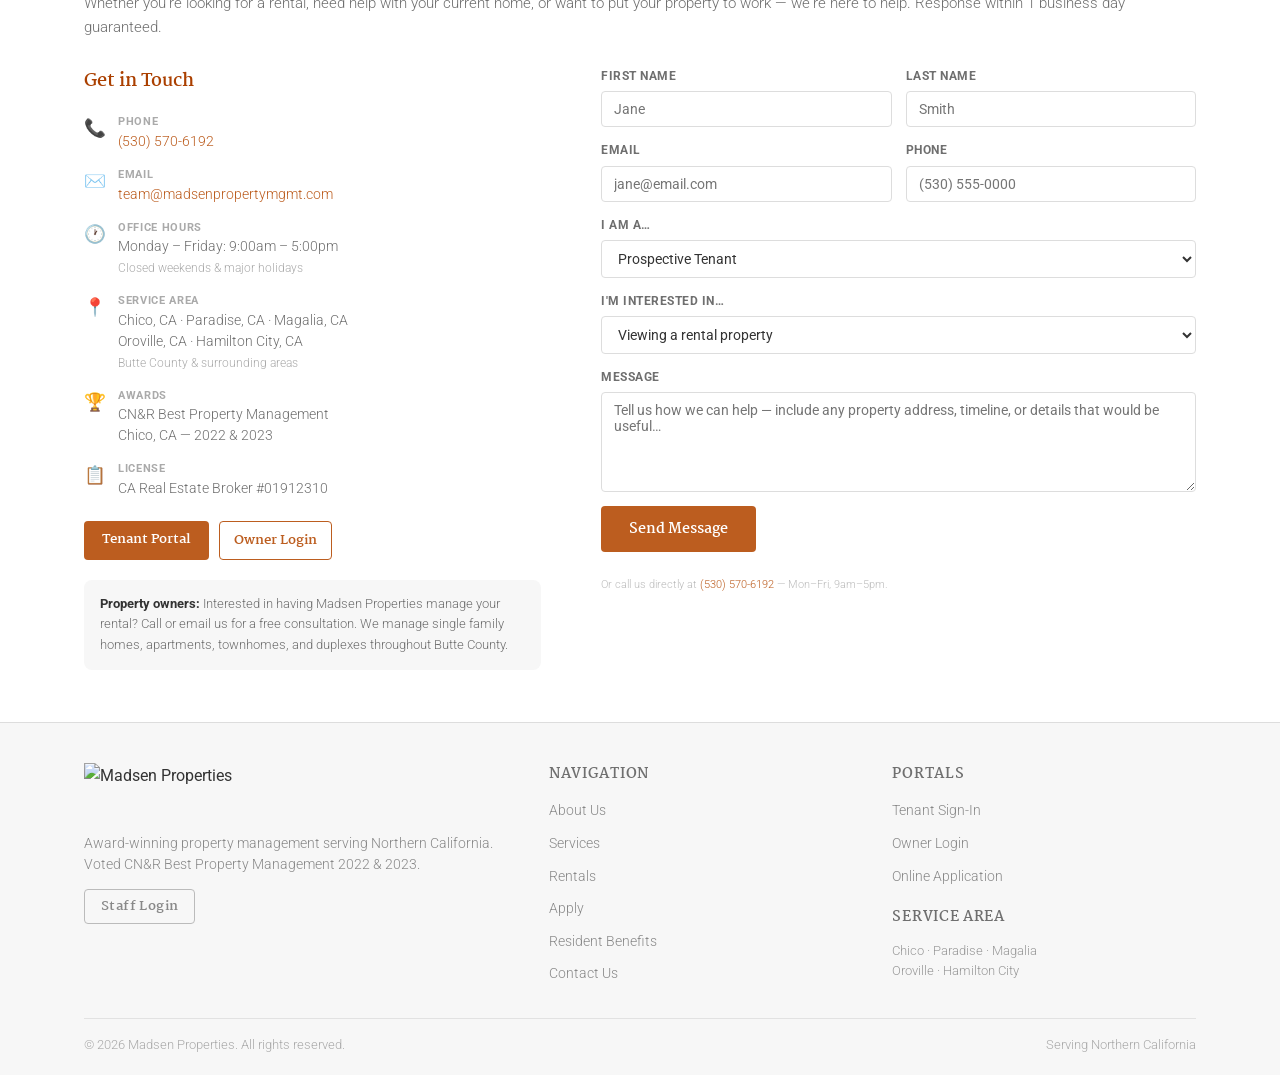
==== commit d135f6f0: "Add files via upload" ====
--- a/index.html
+++ b/index.html
@@ -174,7 +174,10 @@
   <div class="hero-overlay"></div>
   <div class="hero-content">
     <h1>Property Management<br>You Can Trust</h1>
-    <p style="display:inline-block; background:rgba(200,200,200,0.25); backdrop-filter:blur(4px); -webkit-backdrop-filter:blur(4px); border:1px solid rgba(255,255,255,0.2); border-radius:6px; padding:10px 14px;">Award-winning property management across Chico, Paradise, Oroville &amp; beyond.<br>Your property, professionally managed. Your peace of mind, guaranteed.</p>
+    <p style="display:inline-block; max-width:400px; background:rgba(255,255,255,0.15); backdrop-filter:blur(8px); -webkit-backdrop-filter:blur(8px); border:1px solid rgba(255,255,255,0.25); border-radius:10px; padding:14px 20px; font-size:15px; font-weight:300; color:#fff; line-height:1.7;">
+      Award-winning property management across Chico, Paradise, Oroville &amp; beyond.<br>
+      <span style="font-weight:600;">Your property, professionally managed. Your peace of mind, guaranteed.</span>
+    </p>
     <a href="#rentals" class="hero-cta">View Available Rentals &darr;</a>
   </div>
 </section>
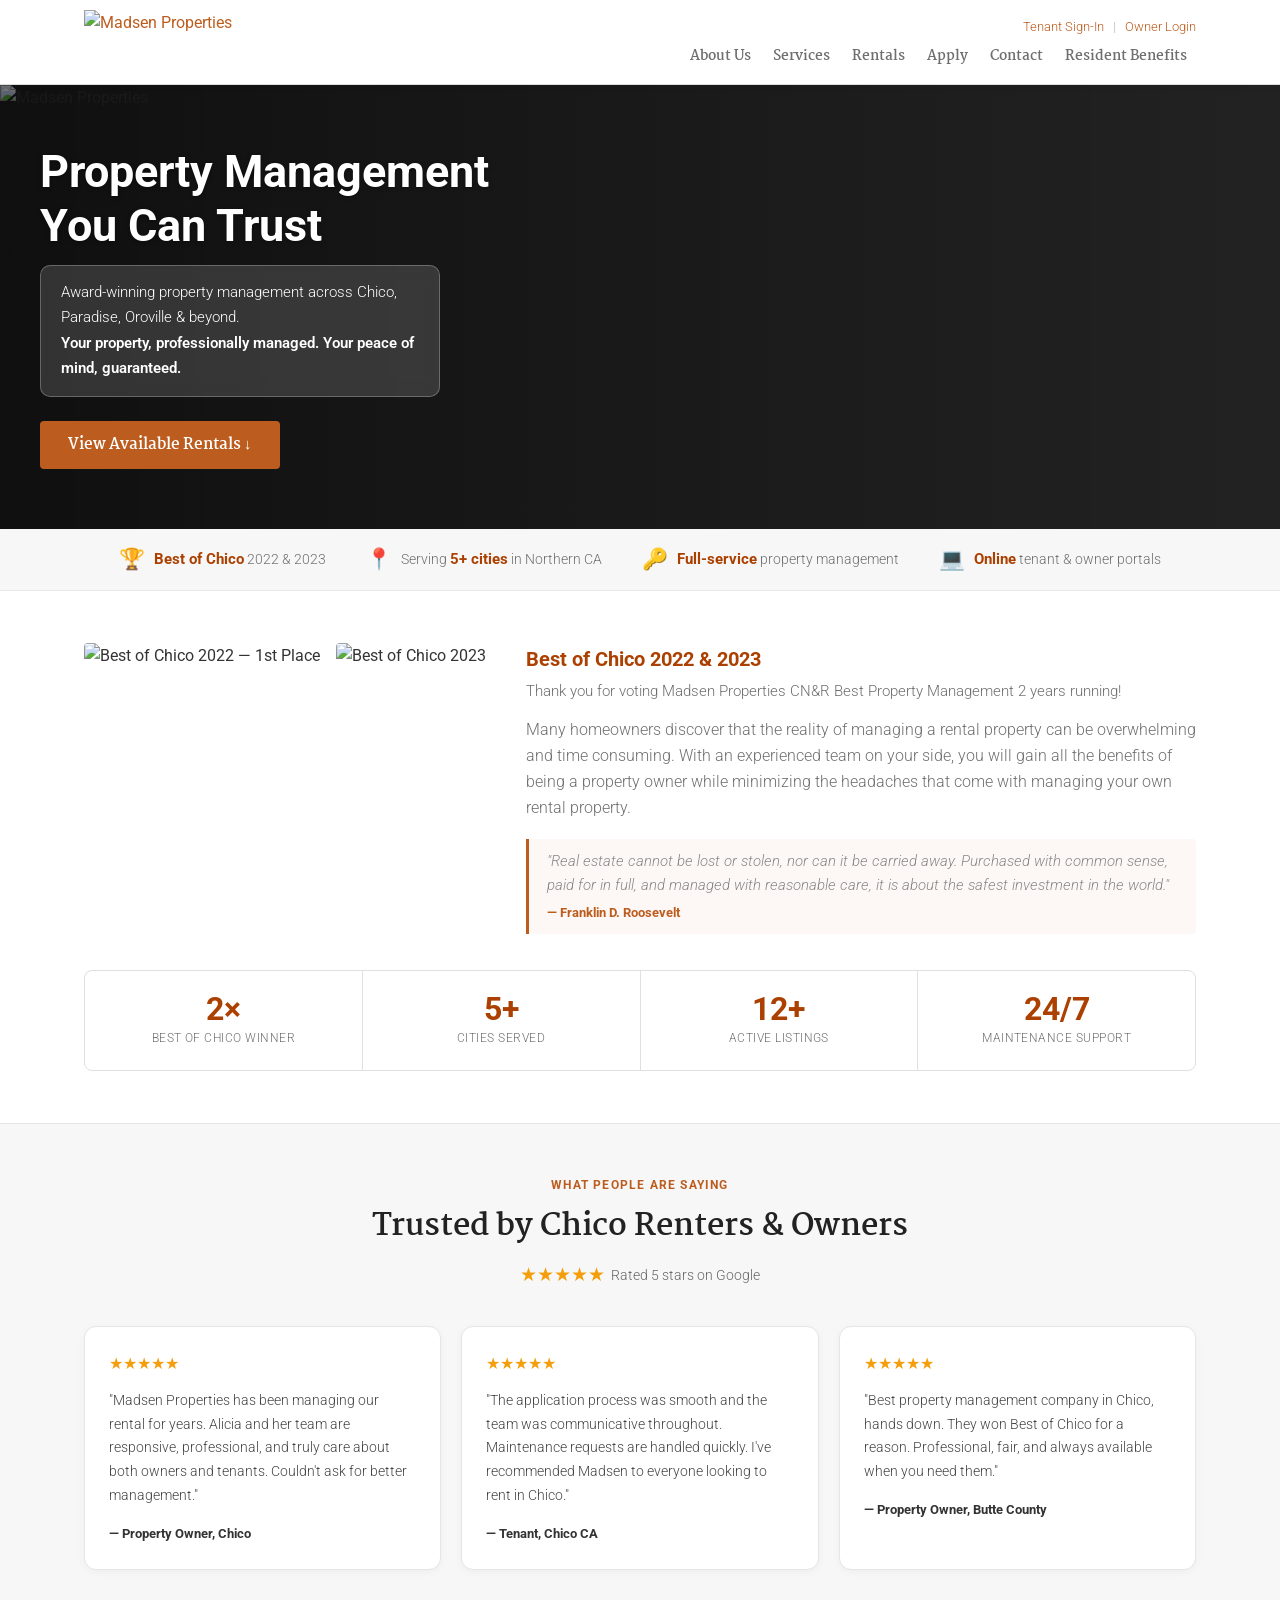
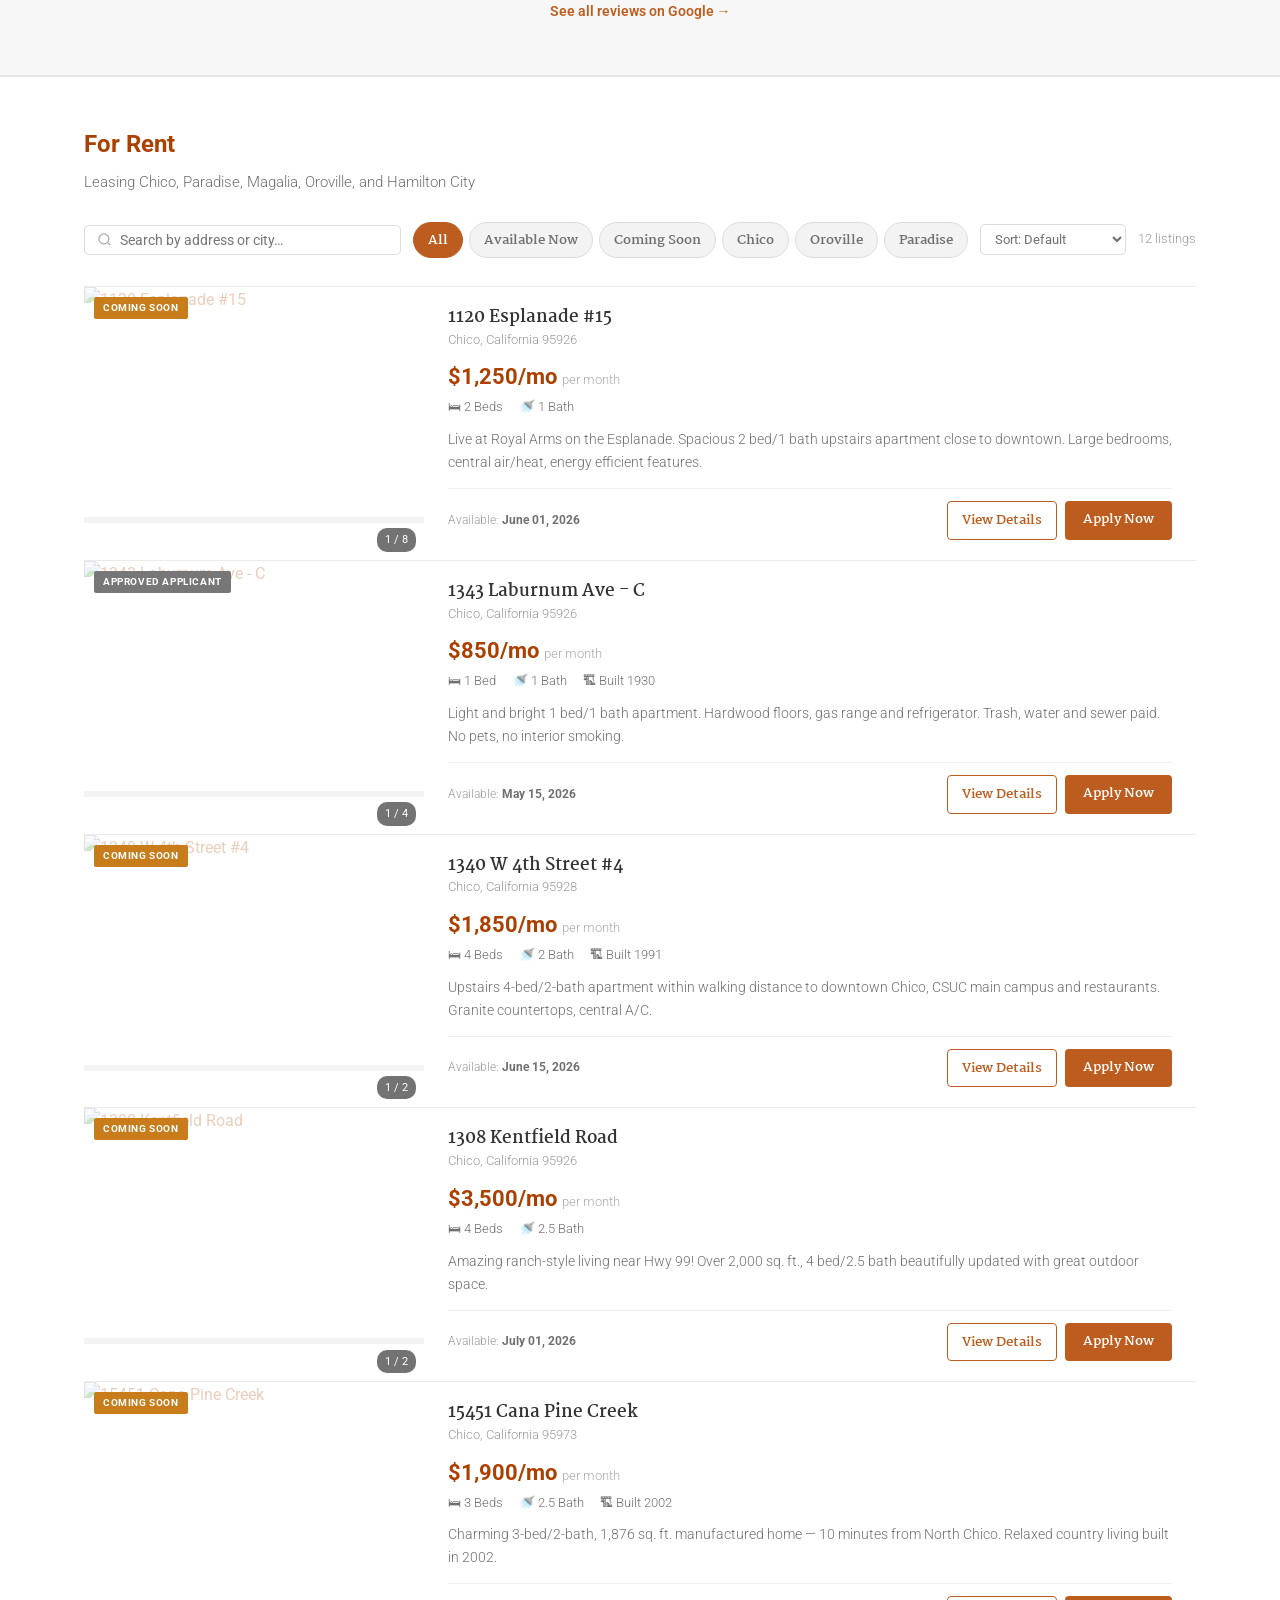
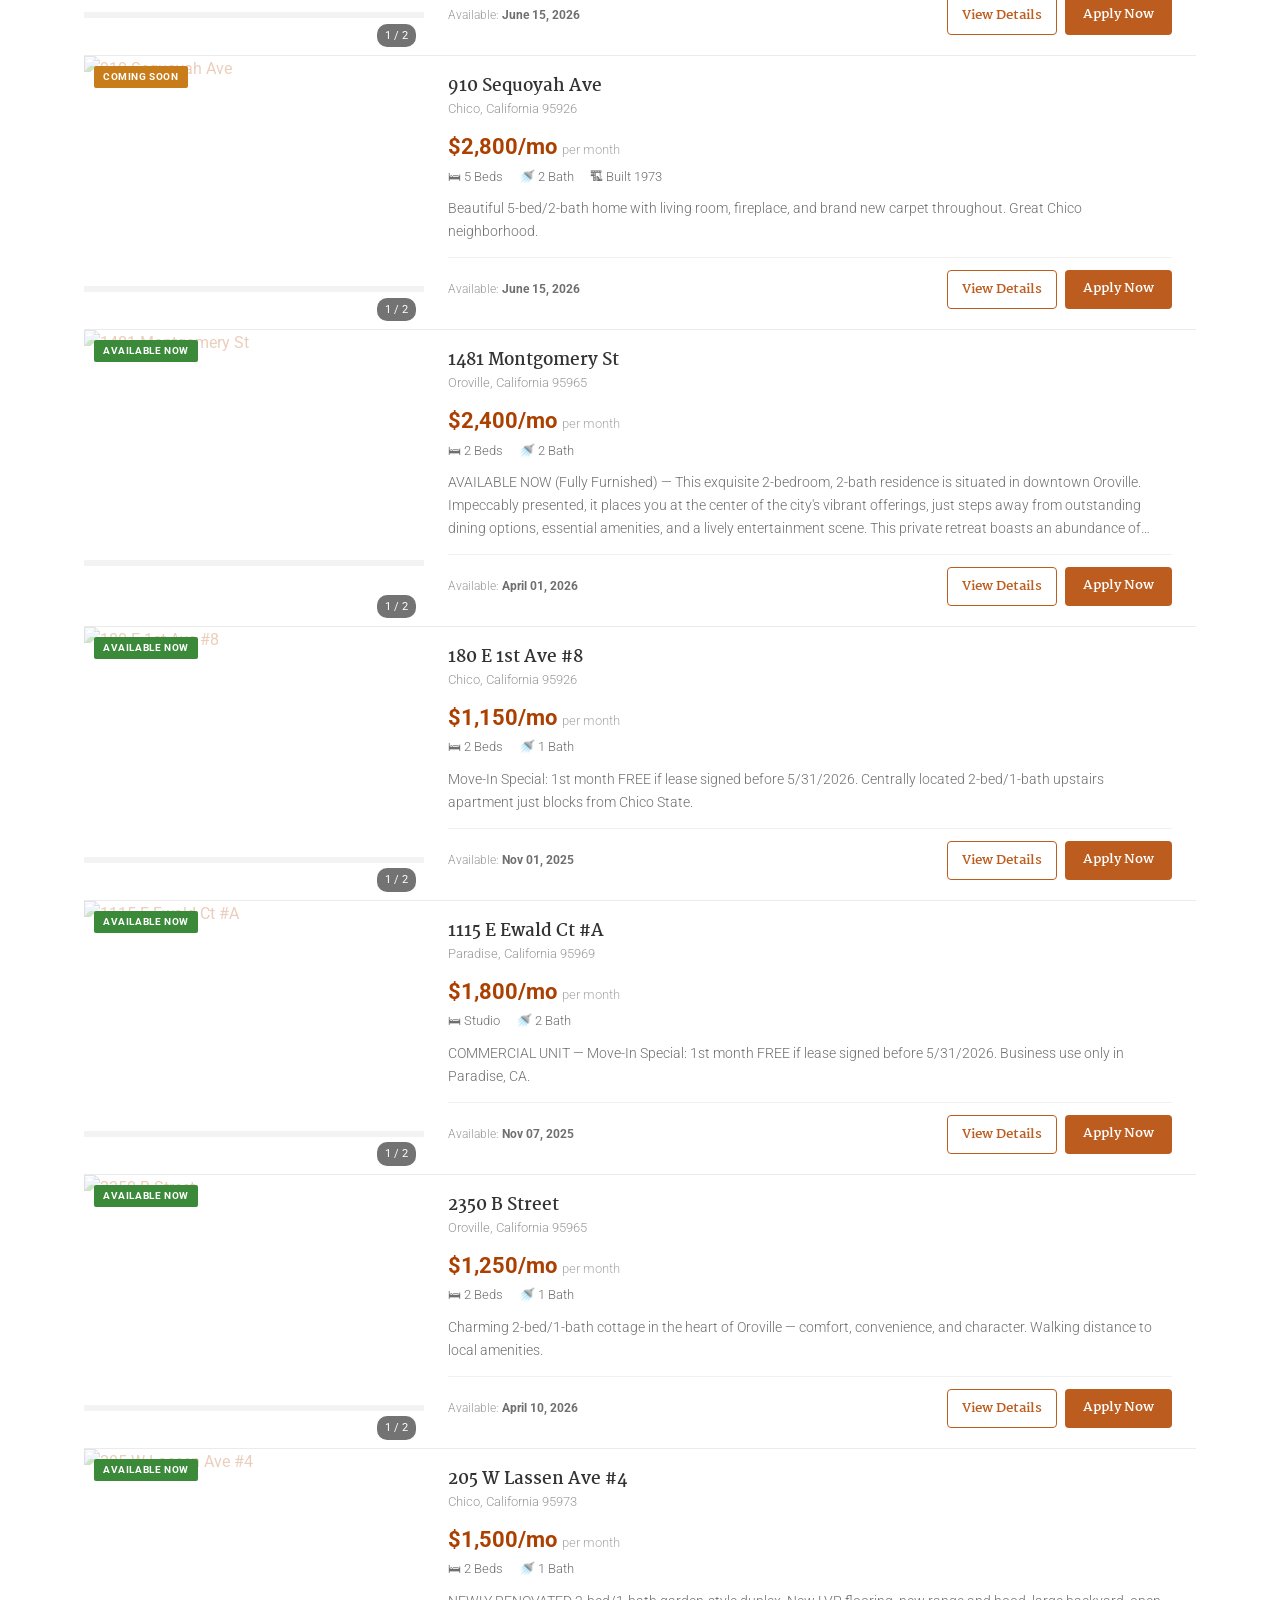
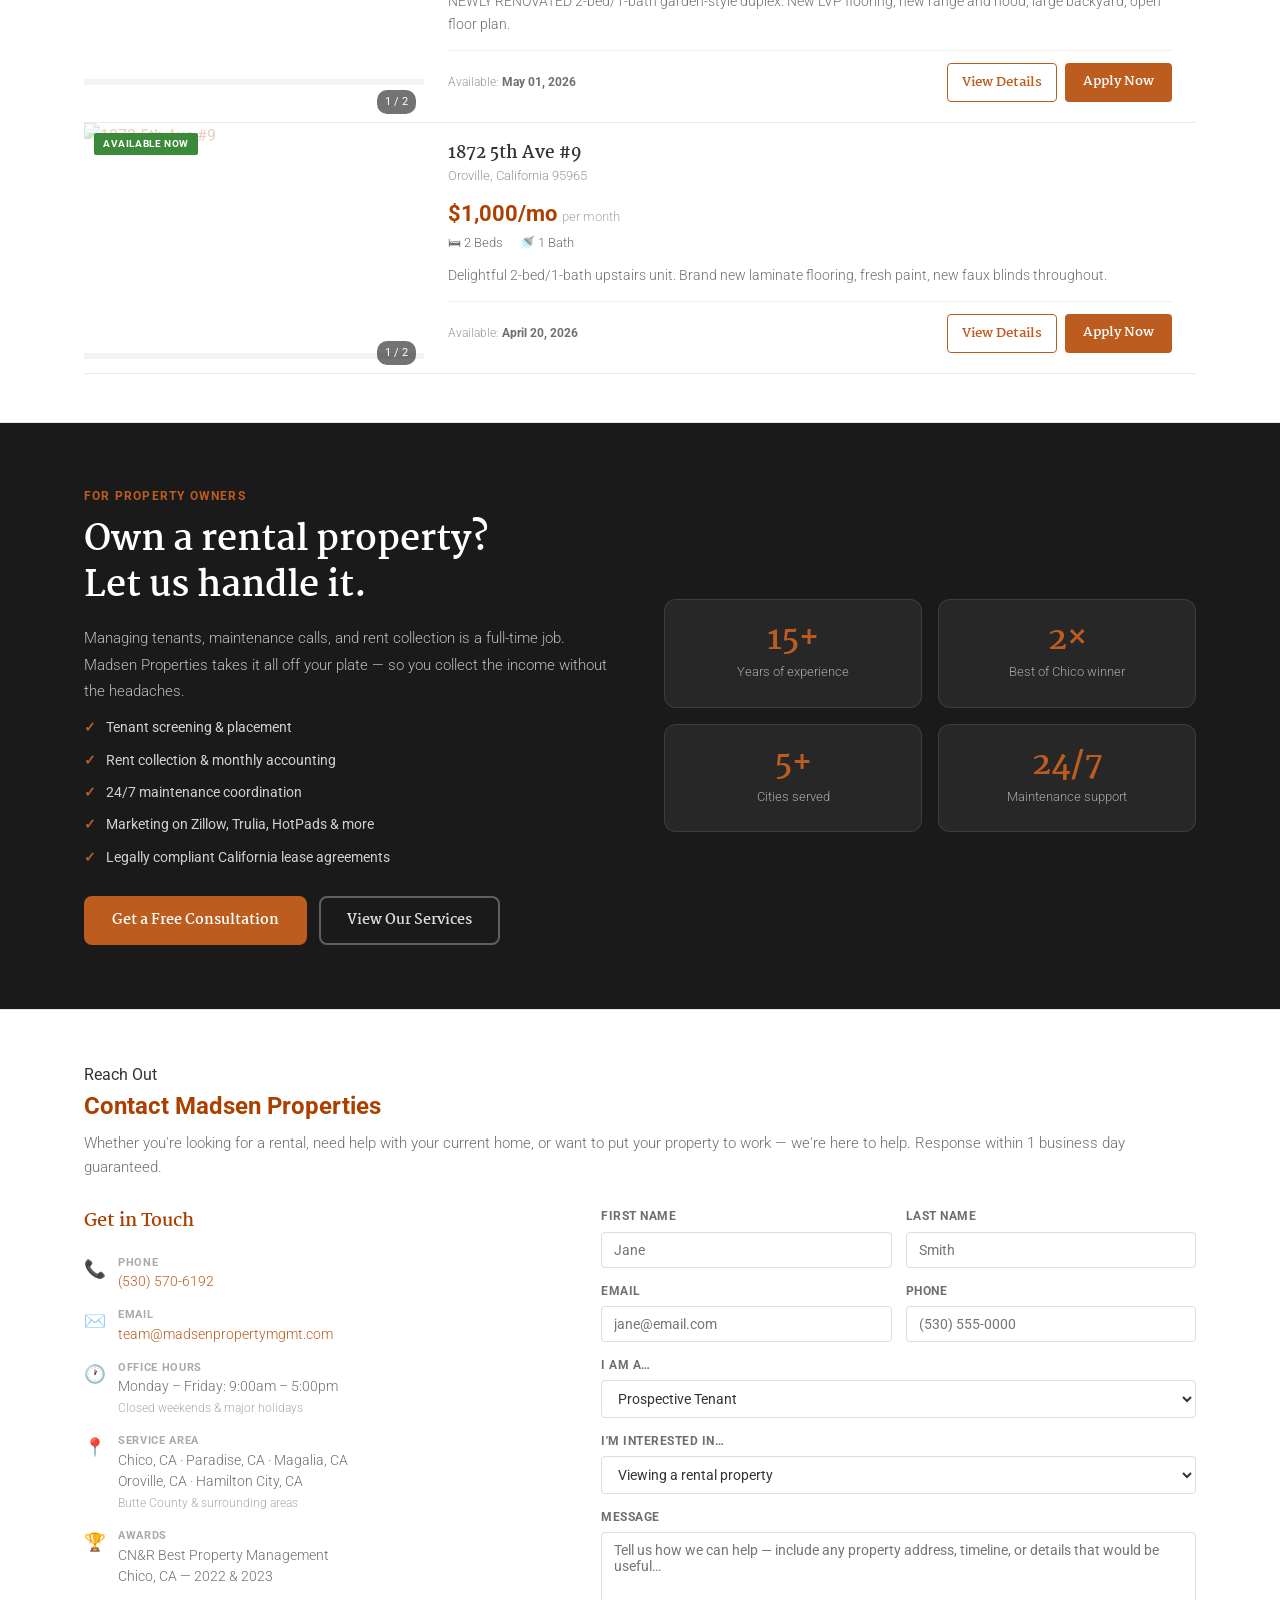
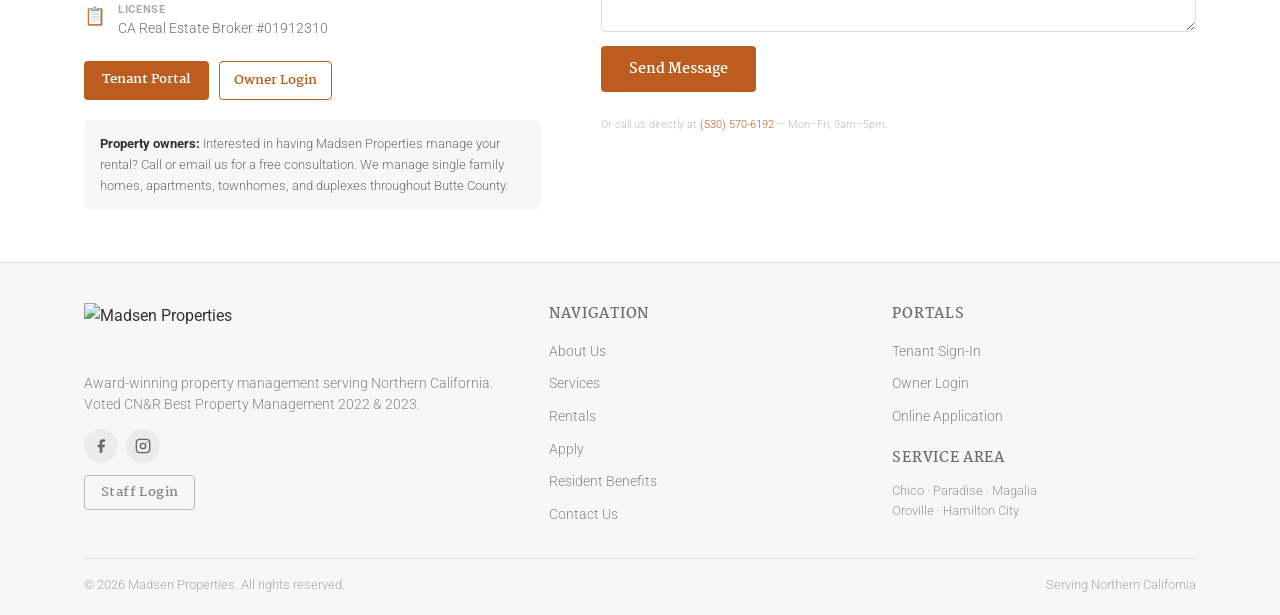
==== commit b7c950c2: "Add files via upload" ====
--- a/index.html
+++ b/index.html
@@ -52,8 +52,8 @@
     "hasCredential": "California Real Estate Broker License #01912310",
     "priceRange": "$$",
     "sameAs": [
-      "https://www.facebook.com/MadsenProperties",
-      "https://www.instagram.com/madsenproperties"
+      "https://www.facebook.com/madsenpropertieschico",
+      "https://www.instagram.com/madsen_properties"
     ],
     "hasOfferCatalog": {
       "@type": "OfferCatalog",
@@ -222,6 +222,40 @@
     </div>
   </section>
 
+<!-- REVIEWS -->
+<section style="background:#f7f7f7;border-top:1px solid #e5e5e5;border-bottom:1px solid #e5e5e5;padding:52px 0;">
+  <div class="container">
+    <div style="text-align:center;margin-bottom:36px;">
+      <div style="font-size:12px;font-weight:700;text-transform:uppercase;letter-spacing:.1em;color:#bc5d1f;margin-bottom:8px;">What People Are Saying</div>
+      <h2 style="font-family:'Martel',serif;font-size:clamp(1.4rem,3vw,1.9rem);color:#222;margin-bottom:8px;">Trusted by Chico Renters &amp; Owners</h2>
+      <div style="display:flex;align-items:center;justify-content:center;gap:6px;">
+        <span style="color:#f59e0b;font-size:1.2rem;">★★★★★</span>
+        <span style="font-size:14px;color:#666;font-weight:300;">Rated 5 stars on Google</span>
+      </div>
+    </div>
+    <div style="display:grid;grid-template-columns:repeat(auto-fill,minmax(280px,1fr));gap:20px;">
+      <div style="background:#fff;border:1px solid #e5e5e5;border-radius:12px;padding:24px;box-shadow:0 2px 8px rgba(0,0,0,.04);">
+        <div style="color:#f59e0b;font-size:1rem;margin-bottom:12px;">★★★★★</div>
+        <p style="font-size:14px;color:#444;line-height:1.7;font-weight:300;margin-bottom:16px;">"Madsen Properties has been managing our rental for years. Alicia and her team are responsive, professional, and truly care about both owners and tenants. Couldn't ask for better management."</p>
+        <div style="font-size:13px;font-weight:700;color:#333;">— Property Owner, Chico</div>
+      </div>
+      <div style="background:#fff;border:1px solid #e5e5e5;border-radius:12px;padding:24px;box-shadow:0 2px 8px rgba(0,0,0,.04);">
+        <div style="color:#f59e0b;font-size:1rem;margin-bottom:12px;">★★★★★</div>
+        <p style="font-size:14px;color:#444;line-height:1.7;font-weight:300;margin-bottom:16px;">"The application process was smooth and the team was communicative throughout. Maintenance requests are handled quickly. I've recommended Madsen to everyone looking to rent in Chico."</p>
+        <div style="font-size:13px;font-weight:700;color:#333;">— Tenant, Chico CA</div>
+      </div>
+      <div style="background:#fff;border:1px solid #e5e5e5;border-radius:12px;padding:24px;box-shadow:0 2px 8px rgba(0,0,0,.04);">
+        <div style="color:#f59e0b;font-size:1rem;margin-bottom:12px;">★★★★★</div>
+        <p style="font-size:14px;color:#444;line-height:1.7;font-weight:300;margin-bottom:16px;">"Best property management company in Chico, hands down. They won Best of Chico for a reason. Professional, fair, and always available when you need them."</p>
+        <div style="font-size:13px;font-weight:700;color:#333;">— Property Owner, Butte County</div>
+      </div>
+    </div>
+    <div style="text-align:center;margin-top:28px;">
+      <a href="https://www.google.com/search?q=Madsen+Properties+Chico+reviews" target="_blank" rel="noopener" style="font-size:14px;color:#bc5d1f;font-weight:600;text-decoration:none;">See all reviews on Google →</a>
+    </div>
+  </div>
+</section>
+
   <div class="divider"></div>
 
   <!-- RENTALS -->
@@ -256,6 +290,50 @@
 
   <div class="divider"></div>
 
+<!-- OWNER CTA -->
+<section class="section" id="owners" style="background:#1a1a1a;padding:64px 0;">
+  <div class="container">
+    <div style="display:grid;grid-template-columns:1fr 1fr;gap:48px;align-items:center;">
+      <div>
+        <div style="font-size:12px;font-weight:700;text-transform:uppercase;letter-spacing:.1em;color:#bc5d1f;margin-bottom:12px;">For Property Owners</div>
+        <h2 style="font-family:'Martel',serif;font-size:clamp(1.6rem,3vw,2.2rem);color:#fff;margin-bottom:16px;line-height:1.3;">Own a rental property?<br>Let us handle it.</h2>
+        <p style="color:rgba(255,255,255,0.7);font-size:15px;line-height:1.75;margin-bottom:12px;font-weight:300;">Managing tenants, maintenance calls, and rent collection is a full-time job. Madsen Properties takes it all off your plate — so you collect the income without the headaches.</p>
+        <ul style="list-style:none;padding:0;margin:0 0 28px;display:flex;flex-direction:column;gap:10px;">
+          <li style="display:flex;align-items:center;gap:10px;color:rgba(255,255,255,0.8);font-size:14px;"><span style="color:#bc5d1f;font-weight:700;">✓</span> Tenant screening &amp; placement</li>
+          <li style="display:flex;align-items:center;gap:10px;color:rgba(255,255,255,0.8);font-size:14px;"><span style="color:#bc5d1f;font-weight:700;">✓</span> Rent collection &amp; monthly accounting</li>
+          <li style="display:flex;align-items:center;gap:10px;color:rgba(255,255,255,0.8);font-size:14px;"><span style="color:#bc5d1f;font-weight:700;">✓</span> 24/7 maintenance coordination</li>
+          <li style="display:flex;align-items:center;gap:10px;color:rgba(255,255,255,0.8);font-size:14px;"><span style="color:#bc5d1f;font-weight:700;">✓</span> Marketing on Zillow, Trulia, HotPads &amp; more</li>
+          <li style="display:flex;align-items:center;gap:10px;color:rgba(255,255,255,0.8);font-size:14px;"><span style="color:#bc5d1f;font-weight:700;">✓</span> Legally compliant California lease agreements</li>
+        </ul>
+        <div style="display:flex;gap:12px;flex-wrap:wrap;">
+          <a href="#contact" style="background:#bc5d1f;color:#fff;padding:13px 28px;border-radius:8px;font-weight:700;font-size:14px;text-decoration:none;font-family:'Martel',serif;transition:background .18s;" onmouseover="this.style.background='#ab4000'" onmouseout="this.style.background='#bc5d1f'">Get a Free Consultation</a>
+          <a href="services.html" style="border:2px solid rgba(255,255,255,0.3);color:rgba(255,255,255,0.85);padding:11px 26px;border-radius:8px;font-weight:700;font-size:14px;text-decoration:none;font-family:'Martel',serif;transition:all .18s;" onmouseover="this.style.borderColor='#bc5d1f';this.style.color='#bc5d1f'" onmouseout="this.style.borderColor='rgba(255,255,255,0.3)';this.style.color='rgba(255,255,255,0.85)'">View Our Services</a>
+        </div>
+      </div>
+      <div style="display:grid;grid-template-columns:1fr 1fr;gap:16px;">
+        <div style="background:rgba(255,255,255,0.06);border:1px solid rgba(255,255,255,0.1);border-radius:12px;padding:24px 20px;text-align:center;">
+          <div style="font-family:'Martel',serif;font-size:2rem;font-weight:700;color:#bc5d1f;line-height:1;">15+</div>
+          <div style="font-size:13px;color:rgba(255,255,255,0.6);margin-top:6px;font-weight:300;">Years of experience</div>
+        </div>
+        <div style="background:rgba(255,255,255,0.06);border:1px solid rgba(255,255,255,0.1);border-radius:12px;padding:24px 20px;text-align:center;">
+          <div style="font-family:'Martel',serif;font-size:2rem;font-weight:700;color:#bc5d1f;line-height:1;">2×</div>
+          <div style="font-size:13px;color:rgba(255,255,255,0.6);margin-top:6px;font-weight:300;">Best of Chico winner</div>
+        </div>
+        <div style="background:rgba(255,255,255,0.06);border:1px solid rgba(255,255,255,0.1);border-radius:12px;padding:24px 20px;text-align:center;">
+          <div style="font-family:'Martel',serif;font-size:2rem;font-weight:700;color:#bc5d1f;line-height:1;">5+</div>
+          <div style="font-size:13px;color:rgba(255,255,255,0.6);margin-top:6px;font-weight:300;">Cities served</div>
+        </div>
+        <div style="background:rgba(255,255,255,0.06);border:1px solid rgba(255,255,255,0.1);border-radius:12px;padding:24px 20px;text-align:center;">
+          <div style="font-family:'Martel',serif;font-size:2rem;font-weight:700;color:#bc5d1f;line-height:1;">24/7</div>
+          <div style="font-size:13px;color:rgba(255,255,255,0.6);margin-top:6px;font-weight:300;">Maintenance support</div>
+        </div>
+      </div>
+    </div>
+  </div>
+</section>
+
+<div class="divider"></div>
+
   <!-- CONTACT -->
   <section class="section" id="contact" aria-labelledby="contact-heading">
     <div class="container">
@@ -329,7 +407,9 @@
         </div>
 
         <div>
-          <form class="contact-form" id="contactForm" novalidate>
+          <form class="contact-form" id="contactForm" novalidate name="contact" data-netlify="true" netlify-honeypot="bot-field">
+            <input type="hidden" name="form-name" value="contact" />
+            <p style="display:none"><input name="bot-field" /></p>
             <div class="form-row">
               <div class="form-group">
                 <label for="fname">First Name</label>
@@ -392,7 +472,15 @@
       <div class="footer-brand">
         <img src="https://madsenpropertymgmt.com/public/uploads/logo.png" alt="Madsen Properties" />
         <p>Award-winning property management serving Northern California. Voted CN&amp;R Best Property Management 2022 &amp; 2023.</p>
-        <a href="admin-dashboard.html" style="display:inline-block;margin-top:14px;font-size:13px;color:#888;font-weight:700;border:1px solid #bbb;padding:6px 16px;border-radius:4px;text-decoration:none;transition:all .18s;font-family:'Martel',serif;letter-spacing:.03em;"
+        <div style="display:flex;gap:8px;margin-top:14px;">
+          <a href="https://www.facebook.com/madsenpropertieschico" target="_blank" rel="noopener" aria-label="Facebook" style="display:flex;align-items:center;justify-content:center;width:34px;height:34px;border-radius:50%;background:#ebebeb;color:#666;transition:background .18s,color .18s;text-decoration:none;" onmouseover="this.style.background='#bc5d1f';this.style.color='#fff'" onmouseout="this.style.background='#ebebeb';this.style.color='#666'">
+            <svg viewBox="0 0 24 24" width="16" height="16" fill="currentColor"><path d="M18 2h-3a5 5 0 0 0-5 5v3H7v4h3v8h4v-8h3l1-4h-4V7a1 1 0 0 1 1-1h3z"/></svg>
+          </a>
+          <a href="https://www.instagram.com/madsen_properties/" target="_blank" rel="noopener" aria-label="Instagram" style="display:flex;align-items:center;justify-content:center;width:34px;height:34px;border-radius:50%;background:#ebebeb;color:#666;transition:background .18s,color .18s;text-decoration:none;" onmouseover="this.style.background='#bc5d1f';this.style.color='#fff'" onmouseout="this.style.background='#ebebeb';this.style.color='#666'">
+            <svg viewBox="0 0 24 24" width="16" height="16" fill="none" stroke="currentColor" stroke-width="2" stroke-linecap="round" stroke-linejoin="round"><rect x="2" y="2" width="20" height="20" rx="5" ry="5"/><circle cx="12" cy="12" r="4"/><circle cx="17.5" cy="6.5" r="1" fill="currentColor" stroke="none"/></svg>
+          </a>
+        </div>
+        <a href="admin-dashboard.html" style="display:inline-block;margin-top:12px;font-size:13px;color:#888;font-weight:700;border:1px solid #bbb;padding:6px 16px;border-radius:4px;text-decoration:none;transition:all .18s;font-family:'Martel',serif;letter-spacing:.03em;"
           onmouseover="this.style.color='#bc5d1f';this.style.borderColor='#bc5d1f';this.style.background='#fdf3ec'"
           onmouseout="this.style.color='#888';this.style.borderColor='#bbb';this.style.background='transparent'">
           Staff Login
@@ -414,7 +502,7 @@
         <ul>
           <li><a href="https://madsenpropertieschico.managebuilding.com/Resident/PublicPages/Home.aspx" target="_blank" rel="noopener">Tenant Sign-In</a></li>
           <li><a href="https://madsenpropertieschico.managebuilding.com/Manager/PublicPages/Login.aspx" target="_blank" rel="noopener">Owner Login</a></li>
-          <li><a href="https://madsenpropertymgmt.com/apply/" target="_blank" rel="noopener">Online Application</a></li>
+          <li><a href="apply.html">Online Application</a></li>
         </ul>
         <h4 style="margin-top:18px;">Service Area</h4>
         <p style="font-size:13px;color:#999;font-weight:300;line-height:20px;">Chico · Paradise · Magalia<br>Oroville · Hamilton City</p>
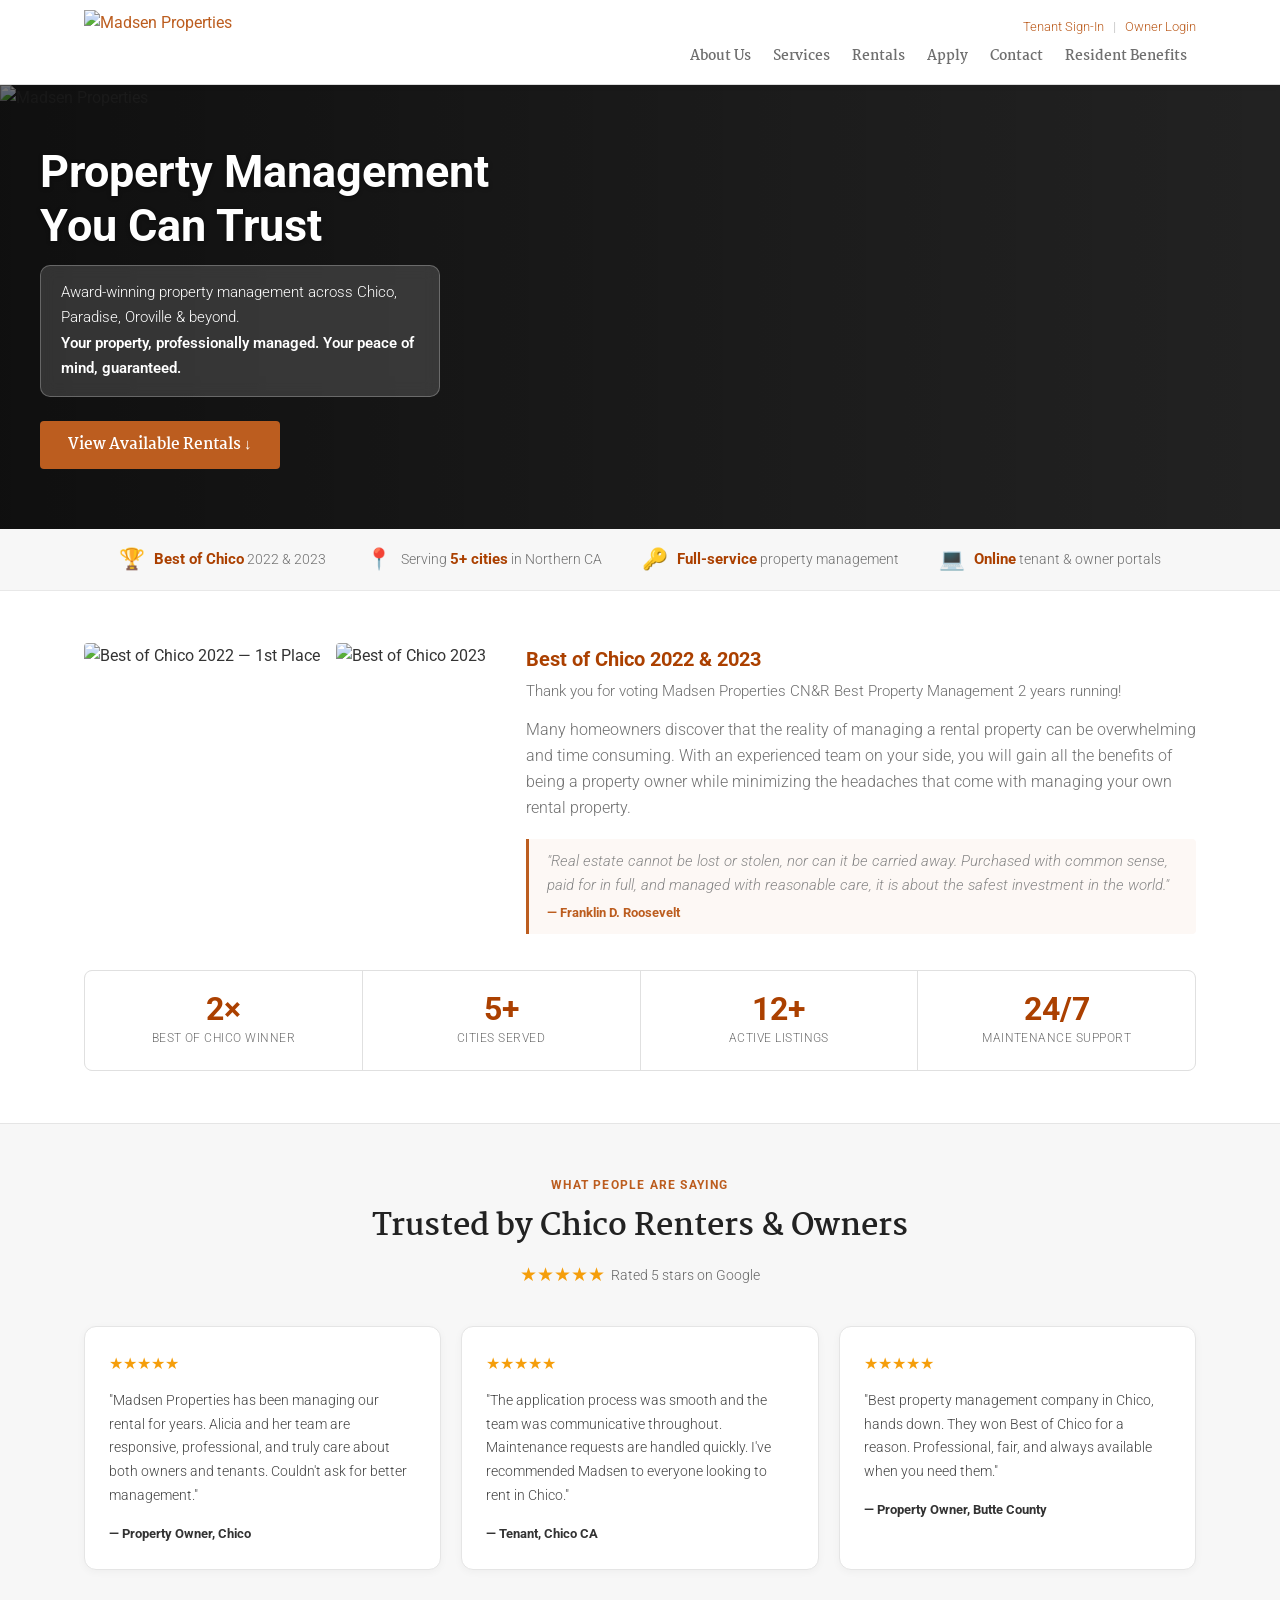
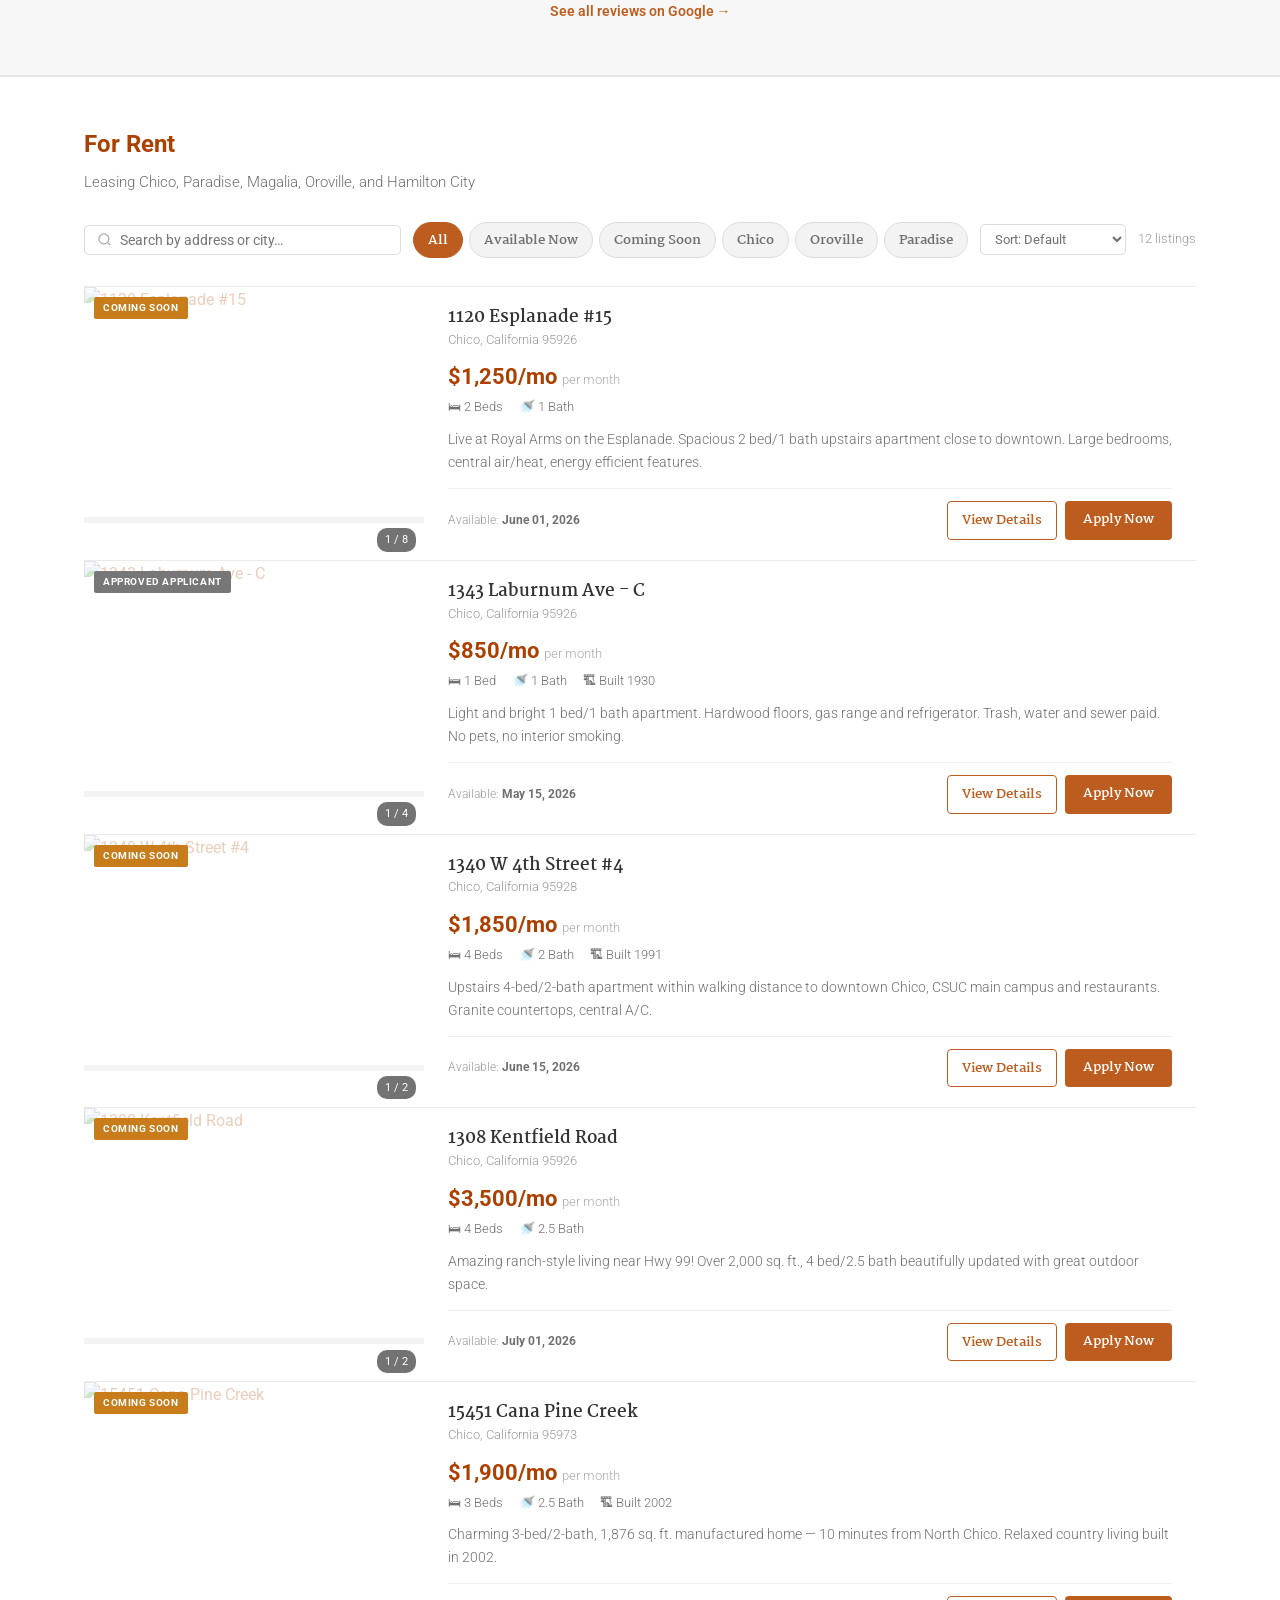
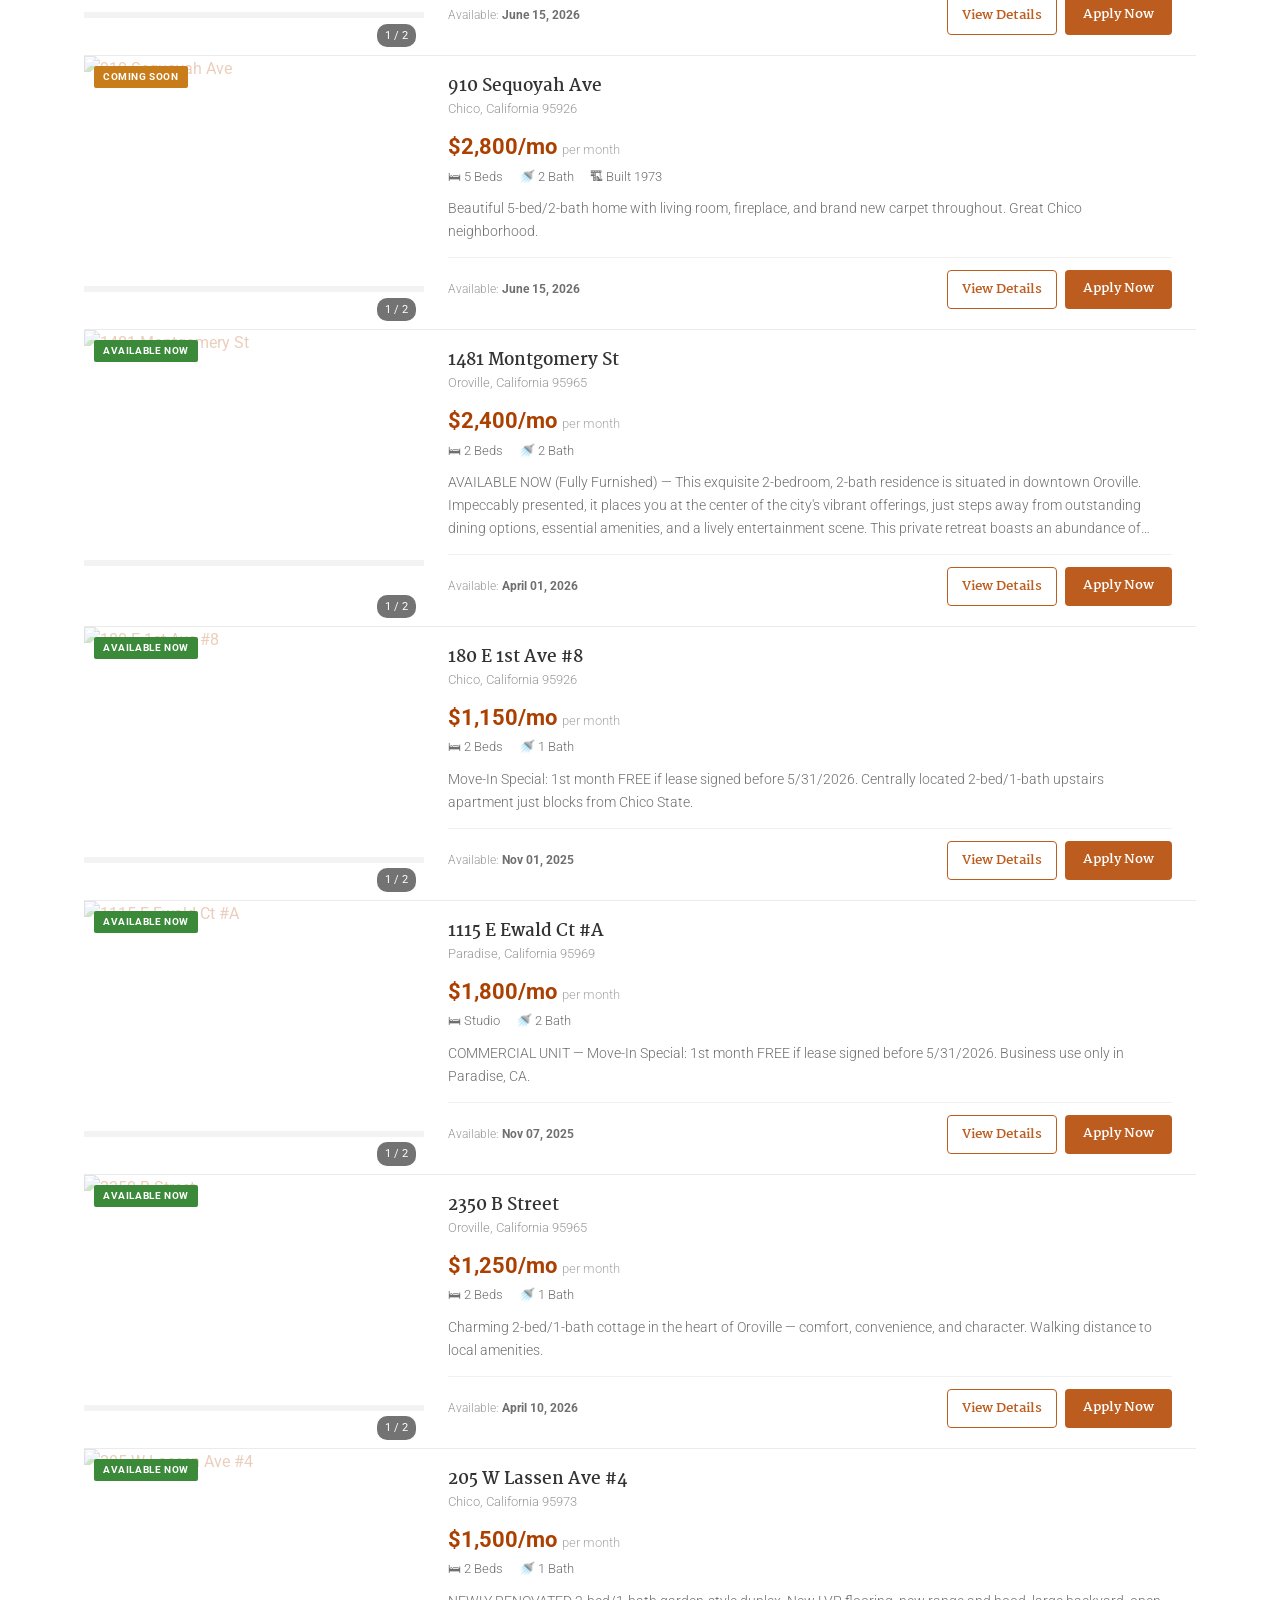
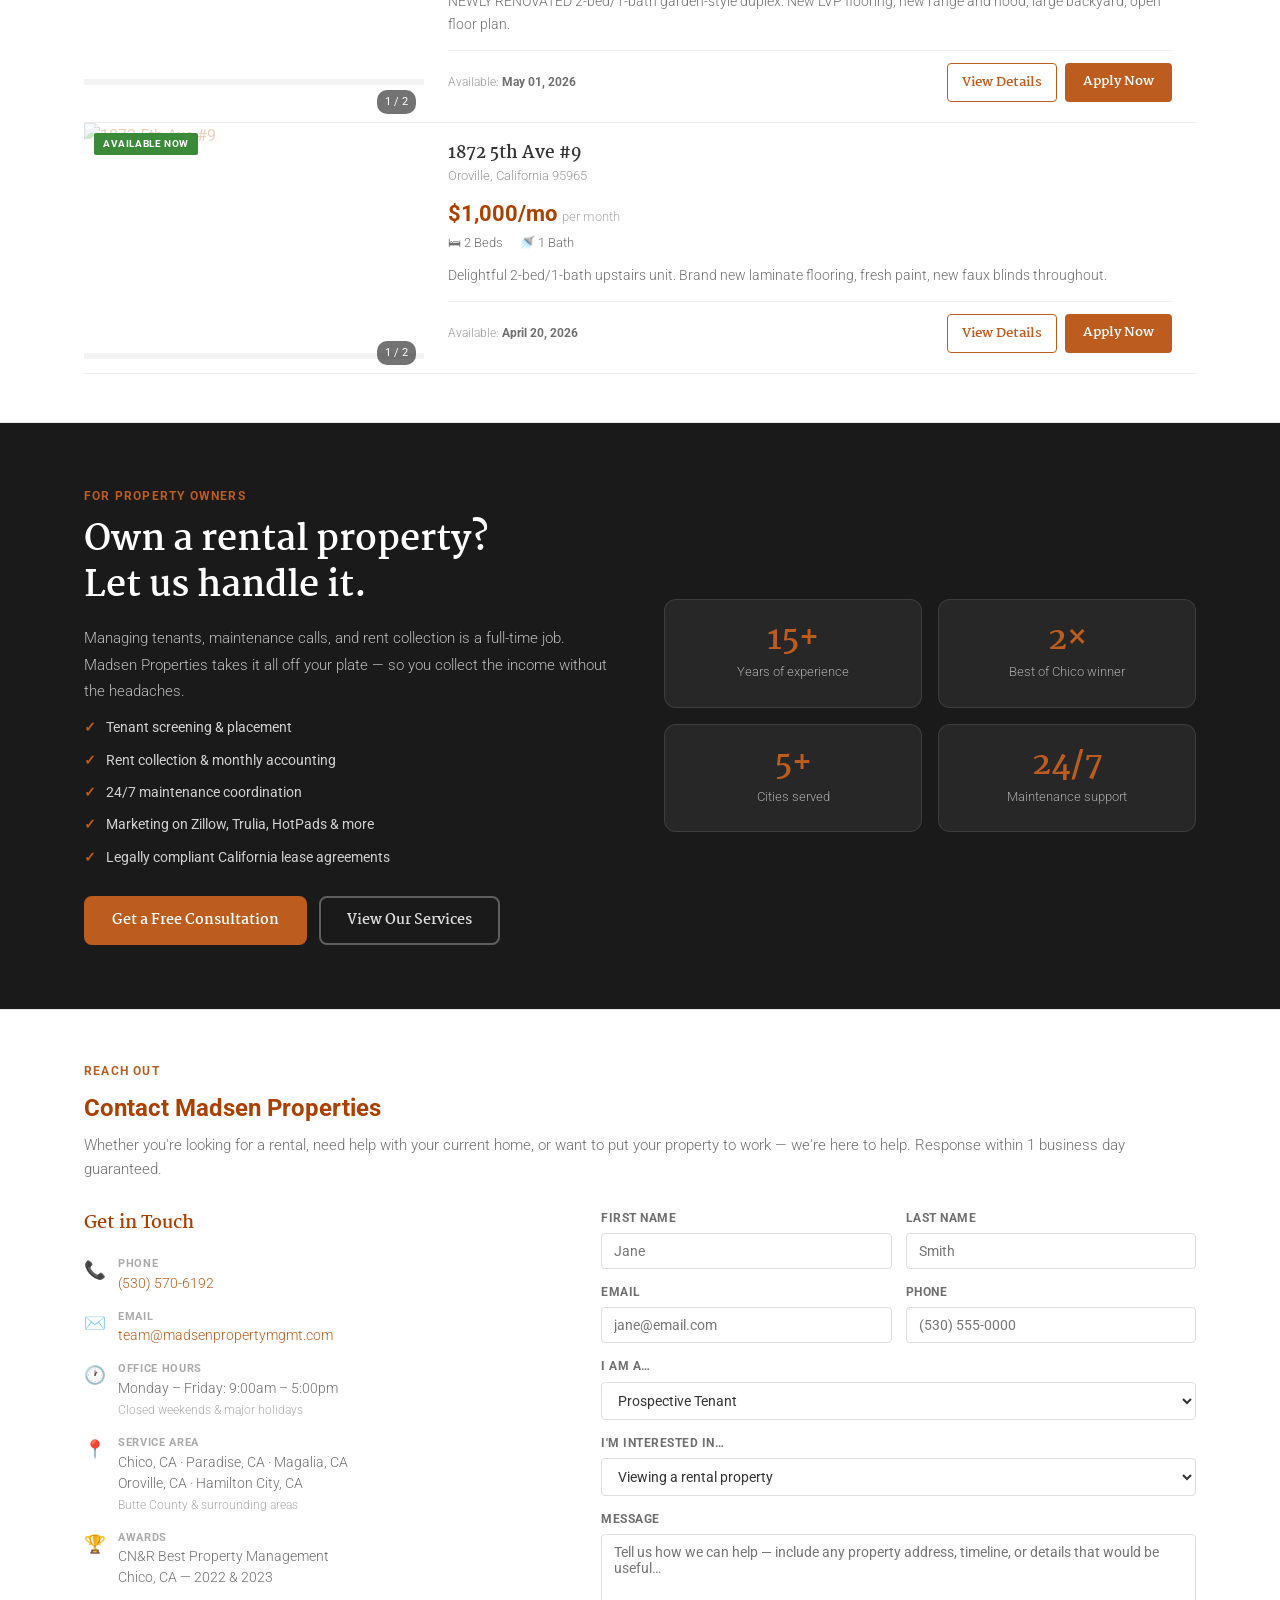
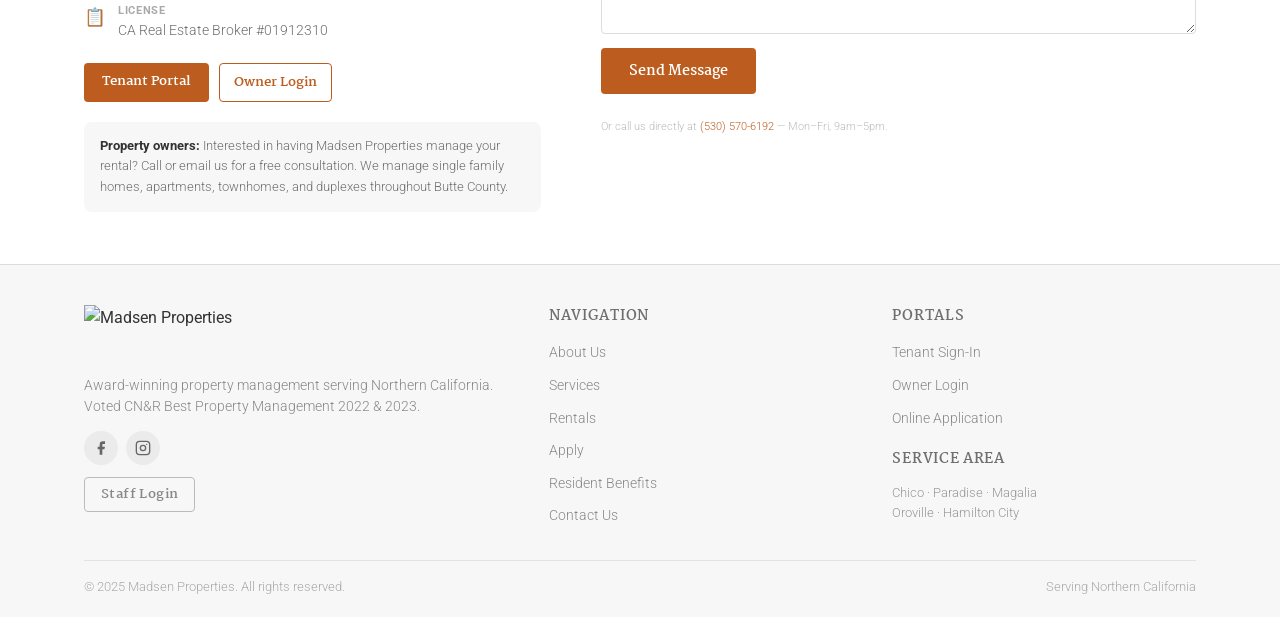
==== commit 680b9ca0: "Add files via upload" ====
--- a/index.html
+++ b/index.html
@@ -143,9 +143,9 @@
     </div>
     <div class="header-right">
       <div class="portal-links">
-        <a href="https://madsenpropertieschico.managebuilding.com/Resident/PublicPages/Home.aspx" target="_blank" rel="noopener">Tenant Sign-In</a>
+        <a href="https://madsenpropertieschico.managebuilding.com/Resident/PublicPages/Home.aspx" target="_blank" rel="noopener noreferrer">Tenant Sign-In</a>
         <span>|</span>
-        <a href="https://madsenpropertieschico.managebuilding.com/Manager/PublicPages/Login.aspx" target="_blank" rel="noopener">Owner Login</a>
+        <a href="https://madsenpropertieschico.managebuilding.com/Manager/PublicPages/Login.aspx" target="_blank" rel="noopener noreferrer">Owner Login</a>
       </div>
       <nav aria-label="Main navigation">
         <button class="hamburger" id="hamburger" aria-expanded="false" aria-controls="navList" aria-label="Toggle menu">
@@ -251,7 +251,7 @@
       </div>
     </div>
     <div style="text-align:center;margin-top:28px;">
-      <a href="https://www.google.com/search?q=Madsen+Properties+Chico+reviews" target="_blank" rel="noopener" style="font-size:14px;color:#bc5d1f;font-weight:600;text-decoration:none;">See all reviews on Google →</a>
+      <a href="https://www.google.com/search?q=Madsen+Properties+Chico+reviews" target="_blank" rel="noopener noreferrer" style="font-size:14px;color:#bc5d1f;font-weight:600;text-decoration:none;">See all reviews on Google →</a>
     </div>
   </div>
 </section>
@@ -397,8 +397,8 @@
           </div>
 
           <div style="margin-top:22px;display:flex;gap:10px;flex-wrap:wrap;">
-            <a href="https://madsenpropertieschico.managebuilding.com/Resident/PublicPages/Home.aspx" target="_blank" rel="noopener" class="btn-apply">Tenant Portal</a>
-            <a href="https://madsenpropertieschico.managebuilding.com/Manager/PublicPages/Login.aspx" target="_blank" rel="noopener" class="btn-outline">Owner Login</a>
+            <a href="https://madsenpropertieschico.managebuilding.com/Resident/PublicPages/Home.aspx" target="_blank" rel="noopener noreferrer" class="btn-apply">Tenant Portal</a>
+            <a href="https://madsenpropertieschico.managebuilding.com/Manager/PublicPages/Login.aspx" target="_blank" rel="noopener noreferrer" class="btn-outline">Owner Login</a>
           </div>
 
           <div style="margin-top:20px;padding:14px 16px;background:#f7f7f7;border-radius:8px;font-size:13px;color:#6f6f6f;font-weight:300;line-height:1.6;">
@@ -413,26 +413,26 @@
             <div class="form-row">
               <div class="form-group">
                 <label for="fname">First Name</label>
-                <input id="fname" type="text" placeholder="Jane" required autocomplete="given-name" />
+                <input id="fname" name="fname" type="text" placeholder="Jane" required autocomplete="given-name" />
               </div>
               <div class="form-group">
                 <label for="lname">Last Name</label>
-                <input id="lname" type="text" placeholder="Smith" required autocomplete="family-name" />
+                <input id="lname" name="lname" type="text" placeholder="Smith" required autocomplete="family-name" />
               </div>
             </div>
             <div class="form-row">
               <div class="form-group">
                 <label for="email">Email</label>
-                <input id="email" type="email" placeholder="jane@email.com" required autocomplete="email" />
+                <input id="email" name="email" type="email" placeholder="jane@email.com" required autocomplete="email" />
               </div>
               <div class="form-group">
                 <label for="phone">Phone</label>
-                <input id="phone" type="tel" placeholder="(530) 555-0000" autocomplete="tel" />
+                <input id="phone" name="phone" type="tel" placeholder="(530) 555-0000" autocomplete="tel" />
               </div>
             </div>
             <div class="form-group">
               <label for="role">I am a…</label>
-              <select id="role">
+              <select id="role" name="role">
                 <option>Prospective Tenant</option>
                 <option>Current Tenant</option>
                 <option>Property Owner — Interested in Management</option>
@@ -442,7 +442,7 @@
             </div>
             <div class="form-group">
               <label for="interest">I'm interested in…</label>
-              <select id="interest">
+              <select id="interest" name="interest">
                 <option>Viewing a rental property</option>
                 <option>Applying for a rental</option>
                 <option>Property management services</option>
@@ -452,7 +452,7 @@
             </div>
             <div class="form-group">
               <label for="message">Message</label>
-              <textarea id="message" placeholder="Tell us how we can help — include any property address, timeline, or details that would be useful…"></textarea>
+              <textarea id="message" name="message" placeholder="Tell us how we can help — include any property address, timeline, or details that would be useful…"></textarea>
             </div>
             <button type="submit" class="btn-submit">Send Message</button>
             <div class="form-success" id="formSuccess">✓ Thanks! We'll be in touch within 1 business day.</div>
@@ -473,10 +473,10 @@
         <img src="https://madsenpropertymgmt.com/public/uploads/logo.png" alt="Madsen Properties" />
         <p>Award-winning property management serving Northern California. Voted CN&amp;R Best Property Management 2022 &amp; 2023.</p>
         <div style="display:flex;gap:8px;margin-top:14px;">
-          <a href="https://www.facebook.com/madsenpropertieschico" target="_blank" rel="noopener" aria-label="Facebook" style="display:flex;align-items:center;justify-content:center;width:34px;height:34px;border-radius:50%;background:#ebebeb;color:#666;transition:background .18s,color .18s;text-decoration:none;" onmouseover="this.style.background='#bc5d1f';this.style.color='#fff'" onmouseout="this.style.background='#ebebeb';this.style.color='#666'">
+          <a href="https://www.facebook.com/madsenpropertieschico" target="_blank" rel="noopener noreferrer" aria-label="Facebook" style="display:flex;align-items:center;justify-content:center;width:34px;height:34px;border-radius:50%;background:#ebebeb;color:#666;transition:background .18s,color .18s;text-decoration:none;" onmouseover="this.style.background='#bc5d1f';this.style.color='#fff'" onmouseout="this.style.background='#ebebeb';this.style.color='#666'">
             <svg viewBox="0 0 24 24" width="16" height="16" fill="currentColor"><path d="M18 2h-3a5 5 0 0 0-5 5v3H7v4h3v8h4v-8h3l1-4h-4V7a1 1 0 0 1 1-1h3z"/></svg>
           </a>
-          <a href="https://www.instagram.com/madsen_properties/" target="_blank" rel="noopener" aria-label="Instagram" style="display:flex;align-items:center;justify-content:center;width:34px;height:34px;border-radius:50%;background:#ebebeb;color:#666;transition:background .18s,color .18s;text-decoration:none;" onmouseover="this.style.background='#bc5d1f';this.style.color='#fff'" onmouseout="this.style.background='#ebebeb';this.style.color='#666'">
+          <a href="https://www.instagram.com/madsen_properties/" target="_blank" rel="noopener noreferrer" aria-label="Instagram" style="display:flex;align-items:center;justify-content:center;width:34px;height:34px;border-radius:50%;background:#ebebeb;color:#666;transition:background .18s,color .18s;text-decoration:none;" onmouseover="this.style.background='#bc5d1f';this.style.color='#fff'" onmouseout="this.style.background='#ebebeb';this.style.color='#666'">
             <svg viewBox="0 0 24 24" width="16" height="16" fill="none" stroke="currentColor" stroke-width="2" stroke-linecap="round" stroke-linejoin="round"><rect x="2" y="2" width="20" height="20" rx="5" ry="5"/><circle cx="12" cy="12" r="4"/><circle cx="17.5" cy="6.5" r="1" fill="currentColor" stroke="none"/></svg>
           </a>
         </div>
@@ -500,8 +500,8 @@
       <div>
         <h4>Portals</h4>
         <ul>
-          <li><a href="https://madsenpropertieschico.managebuilding.com/Resident/PublicPages/Home.aspx" target="_blank" rel="noopener">Tenant Sign-In</a></li>
-          <li><a href="https://madsenpropertieschico.managebuilding.com/Manager/PublicPages/Login.aspx" target="_blank" rel="noopener">Owner Login</a></li>
+          <li><a href="https://madsenpropertieschico.managebuilding.com/Resident/PublicPages/Home.aspx" target="_blank" rel="noopener noreferrer">Tenant Sign-In</a></li>
+          <li><a href="https://madsenpropertieschico.managebuilding.com/Manager/PublicPages/Login.aspx" target="_blank" rel="noopener noreferrer">Owner Login</a></li>
           <li><a href="apply.html">Online Application</a></li>
         </ul>
         <h4 style="margin-top:18px;">Service Area</h4>
@@ -509,7 +509,7 @@
       </div>
     </div>
     <div class="footer-bottom">
-      <p>&copy; 2026 Madsen Properties. All rights reserved.</p>
+      <p>&copy; 2025 Madsen Properties. All rights reserved.</p>
       <p>Serving Northern California</p>
     </div>
   </div>
--- a/style.css
+++ b/style.css
@@ -22,6 +22,7 @@
 .section { padding: 52px 0; }
 .section-title { font-family: 'Roboto', sans-serif; font-weight: 700; font-size: 1.5rem; color: #ab4000; margin-bottom: 6px; }
 .section-sub { color: #6f6f6f; font-size: 15px; font-weight: 300; margin-bottom: 28px; }
+.section-label { font-size: 12px; font-weight: 700; text-transform: uppercase; letter-spacing: .1em; color: #bc5d1f; margin-bottom: 8px; }
 .divider { height: 1px; background: #e5e5e5; }
 
 /* ── Skip link (accessibility) ── */
@@ -58,8 +59,6 @@
   padding: 5px 9px; border-radius: 4px; transition: color .18s, background .18s; white-space: nowrap;
 }
 .nav-list li a:hover { color: #bc5d1f; background: #fdf3ec; }
-.nav-list li a.btn-apply-nav { background: #bc5d1f; color: #fff !important; padding: 5px 14px; }
-.nav-list li a.btn-apply-nav:hover { background: #ab4000; }
 
 /* Hamburger */
 .hamburger {
@@ -142,8 +141,8 @@
 
 /* Image side */
 .card-imgs { position: relative; overflow: hidden; }
-.card-img-main { width: 100%; height: 230px; object-fit: cover; cursor: zoom-in; transition: transform .35s ease; }
-.rental-card:hover .card-img-main { transform: scale(1.03); }
+.card-img-main { width: 100%; height: 230px; object-fit: cover; cursor: zoom-in; transition: transform .2s ease; }
+.rental-card:hover .card-img-main { transform: scale(1.015); }
 .card-img-count { position: absolute; bottom: 8px; right: 8px; background: rgba(0,0,0,.55); color: #fff; font-size: 11px; padding: 3px 8px; border-radius: 10px; pointer-events: none; }
 .card-img-arrows { position: absolute; inset: 0; display: flex; align-items: center; justify-content: space-between; padding: 0 6px; opacity: 0; transition: opacity .2s; }
 .rental-card:hover .card-img-arrows { opacity: 1; }
@@ -293,7 +292,6 @@
   .nav-list.open { display: flex; }
   .nav-list li a { padding: 10px 18px; border-radius: 0; border-bottom: 1px solid #f3f3f3; }
   .nav-list li:last-child a { border-bottom: none; }
-  .nav-list li a.btn-apply-nav { margin: 8px 12px; border-radius: 4px; text-align: center; }
 }
 @media (max-width: 900px) {
   .rental-card { grid-template-columns: 1fr; }
